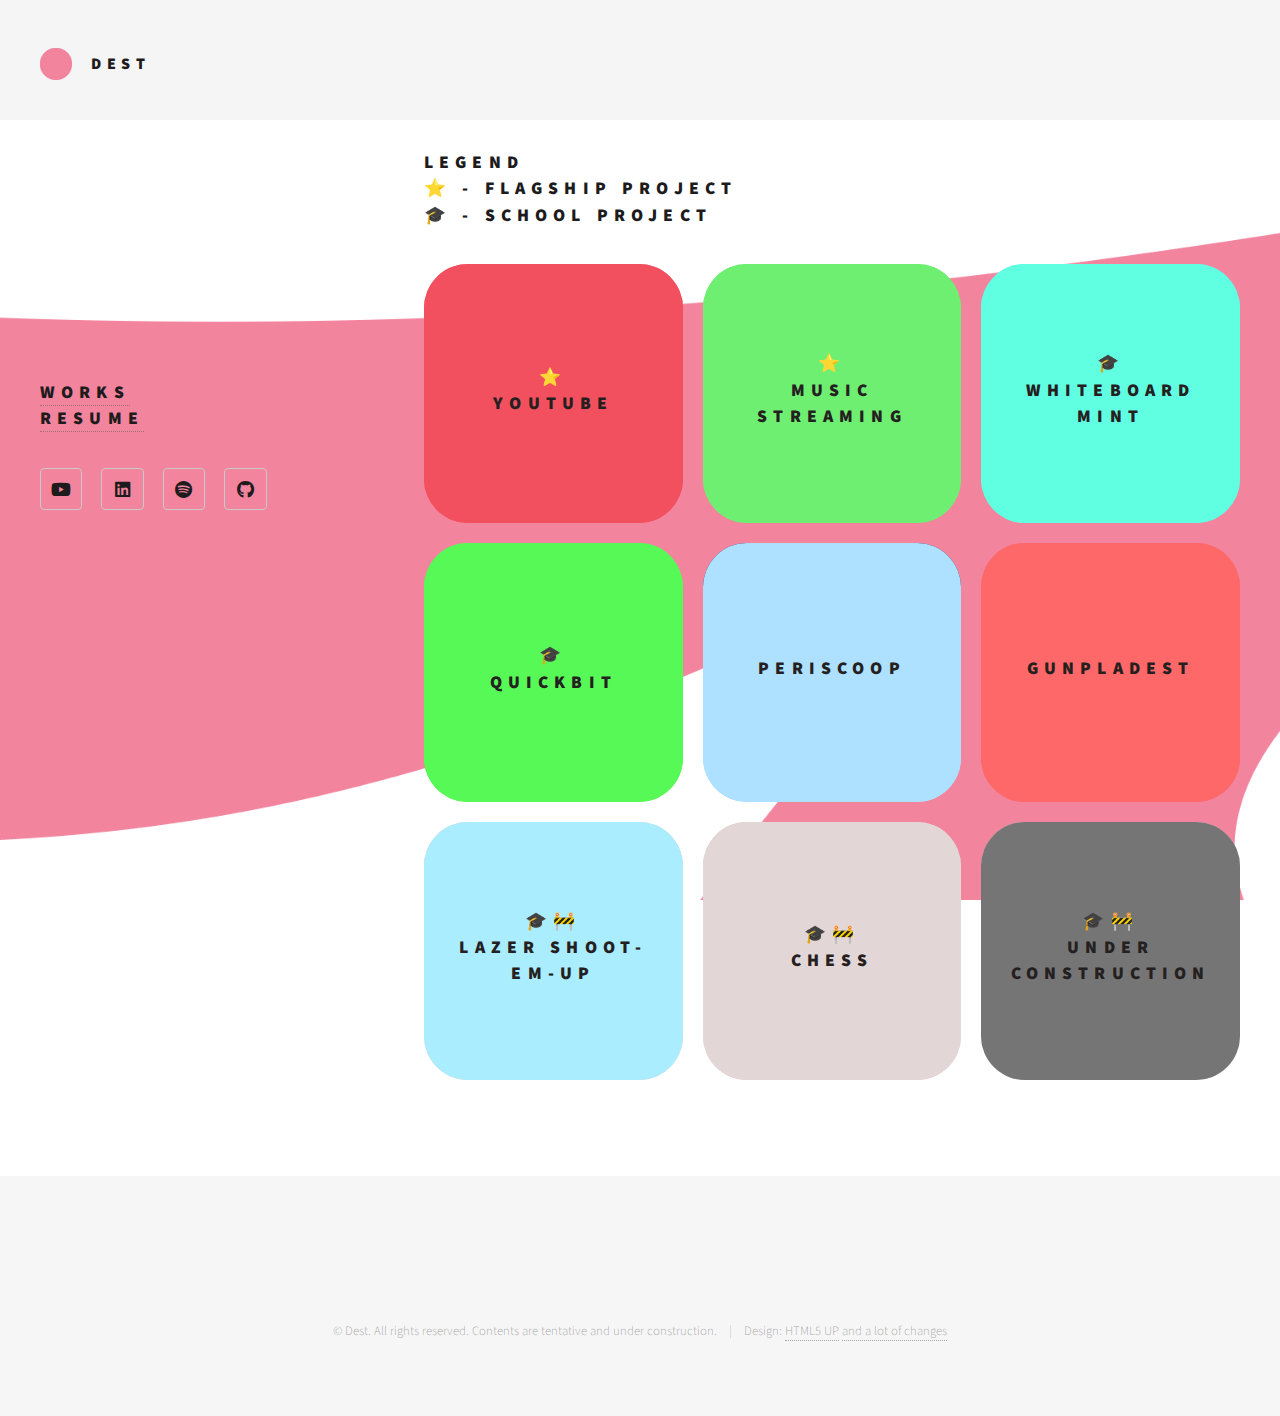
==== index.html @ 0f83c08b "First stable complete site." ====
<!DOCTYPE HTML>
<!--
	Phantom by HTML5 UP
	html5up.net | @ajlkn
	Free for personal and commercial use under the CCA 3.0 license (html5up.net/license)
-->
<html>
	<head>
		<title>Dest</title>
		<meta charset="utf-8" />
		<meta name="viewport" content="width=device-width, initial-scale=1, user-scalable=no" />
		<link rel="stylesheet" href="assets/css/main.css" />
		<noscript><link rel="stylesheet" href="assets/css/noscript.css" /></noscript>
	</head>
	<body class="is-preload">
		<!-- Wrapper -->
			<div id="wrapper">

				<!-- Header -->
					<header id="header">
						<div class="inner">

							<!-- Logo -->
								<a href="index.html" class="logo">
									<span class="symbol"><img src="images/destsimple.png" alt="" /></span>
									<span class="title">Dest</span>
								</a>
						
							<!-- Nav 
								<nav>
									<ul>
										<li><a href="#menu">Menu</a></li>
									</ul>
								</nav>
							-->
							
						</div>
					</header>

				<!-- Menu -->
					<nav id="menu">
						<h2>Menu</h2>
						<ul>
							<li><a href="index.html">Home</a></li>
							<li><a href="generic.html">Ipsum veroeros</a></li>
							<li><a href="generic.html">Tempus etiam</a></li>
							<li><a href="generic.html">Consequat dolor</a></li>
							<li><a href="elements.html">Elements</a></li>
						</ul>
					</nav>

				<!-- Main -->
					<div id="main" style="display: flex;">	
						<div class="inner" style="width: 20%; flex:30%; margin-top: 150px;">
							
							<!--
							<header>
								<h1>This is Phantom, a free, fully responsive site<br />
								template designed by <a href="http://html5up.net">HTML5 UP</a>.</h1>
								<p>Etiam quis viverra lorem, in semper lorem. Sed nisl arcu euismod sit amet nisi euismod sed cursus arcu elementum ipsum arcu vivamus quis venenatis orci lorem ipsum et magna feugiat veroeros aliquam. Lorem ipsum dolor sit amet nullam dolore.</p>
							</header>

							-->
							
							<header style="margin-top: 80px;">

								<!--
								<h1>Dest</h1>
								-->

								<h2>
									<a href="index.html">Works</a> <br />
									<!--<a title="Under Construction" href="">Reel</a> <br />-->
									<a href="docs/Resume.pdf">Resume</a> <br />
									<!--
									<a href="generic.html">About</a> <br />
									
									<a href="elements.html">Email: luis.octavo47@gmail.com</a>
									-->
								</h2>
							</header>
							

							<ul class="icons">
								<!--<li><a href="#" target="_blank" rel="noopener noreferrer" class="icon solid style2 fa-envelope"><span class="label">Email</span></a></li>-->
								<li><a href="https://www.youtube.com/@Destly/" target="_blank" rel="noopener noreferrer" class="icon brands style2 fa-youtube"><span class="label">Youtube</span></a></li>
								<li><a href="https://www.linkedin.com/in/michael-luis-octavo-a46519223/" target="_blank" rel="noopener noreferrer" class="icon brands style2 fa-linkedin"><span class="label">LinkedIn</span></a></li>
								<li><a href="https://open.spotify.com/artist/1yhdBcKmHy6dqnxmdoaeiH" target="_blank" rel="noopener noreferrer" class="icon brands style2 fa-spotify"><span class="label">Spotify</span></a></li>
								<li><a href="https://github.com/m-luis-octavo/" target="_blank" rel="noopener noreferrer" class="icon brands style2 fa-github"><span class="label">GitHub</span></a></li>
							</ul>

						</div>				
						<div class="inner" style="width: 80%; flex:70%">
							<h2>
								Legend <br />
								⭐ - Flagship Project <br />
								🎓 - School Project
							</h2>
							<section class="tiles">
								<article class="style1">
									<span class="image">
										<img src="images/HomeCard-YT.jpg" alt="" />
									</span>
									<a href="youtube.html">
										<h2>⭐</h2>
										<h2>Youtube</h2>
										<div class="content">
											<p>Content creator. Responsible for videos and thumbnails</p>
										</div>
									</a>
								</article>
								<article class="style2">
									<span class="image">
										<img src="images/HomeCard-Spotify.jpg" alt="" />
									</span>
									<a href="spotify.html">
										<h2>⭐</h2>
										<h2>Music Streaming</h2>
										<div class="content">
											<p>Album covers, audio engineering.</p>
										</div>
									</a>
								</article>
								<article class="style3">
									<span 	class="image">
										<img src="images/HomeCard-Mint.jpg" alt="" />
									</span>
									<a href="mint.html">
										<h2>🎓</h2>
										<h2>Whiteboard Mint</h2>
										<div class="content">
											<p>Online interactive whiteboard, powered by Express</p>
										</div>
									</a>
								</article>
								<article class="style4">
									<span class="image">
										<img src="images/HomeCard-Quickbit.jpg" alt="" />
									</span>
									<a href="quickbit.html">
										<h2>🎓</h2>
										<h2>Quickbit</h2>
										<div class="content">
											<p>Mobile app mockup. Tinder but for restaurants</p>
										</div>
									</a>
								</article>
								<article class="style5">
									<span class="image">
										<img src="images/HomeCard-Periscoop.jpg" alt="" />
									</span>
									<a href="periscoop.html">
										<h2>Periscoop</h2>
										<div class="content">
											<p>League of Legends player lookup via Riot API</p>
										</div>
									</a>
								</article>
								<article title="Under Construction" class="style6">
									<span class="image">
										<img src="images/HomeCard-GunplaDest.jpg" alt="" />
									</span>
									<a href="gunpladest.html">
										<h2>GunplaDEST</h2>
										<div class="content">
											<p>Under construction personal business project, powered by Shopify</p>
										</div>
									</a>
								</article>
								<article title="Under Construction" class="style7">
									<span class="image">
										<img src="images/HomeCard-Default.jpg" alt="" />
									</span>
									<a href="">
										<h2>🎓🚧</h2>
										<h2>Lazer Shoot-em-up</h2>
										<div class="content">
											<p>High school game project. Difficulty adjustments, combos, score multipliers. Powered by Processing</p>
										</div>
									</a>
								</article>
								<article title="Under Construction" class="style8">
									<span class="image">
										<img src="images/HomeCard-Default.jpg" alt="" />
									</span>
									<a href="">
										<h2>🎓🚧</h2>
										<h2>Chess</h2>
										<div class="content">
											<p>Python implementation of Chess, duo school project.</p>
										</div>
									</a>
								</article>
								<article class="style9">
									<span class="image">
										<img src="images/HomeCard-Default.jpg" alt="" />
									</span>
									<a href="generic.html">
										<h2>🎓🚧</h2>
										<h2>Under Construction</h2>
										<div class="content">
											<p>Nothing here yet.</p>
										</div>
									</a>
								</article>
								
							</section>
						</div>
					</div>

				<!-- Footer -->
					<footer id="footer">
						<div class="inner">
							<!--
							<section>
								<h2>Get in touch</h2>
								<form method="post" action="#">
									<div class="fields">
										<div class="field half">
											<input type="text" name="name" id="name" placeholder="Name" />
										</div>
										<div class="field half">
											<input type="email" name="email" id="email" placeholder="Email" />
										</div>
										<div class="field">
											<textarea name="message" id="message" placeholder="Message"></textarea>
										</div>
									</div>
									<ul class="actions">
										<li><input type="submit" value="Send" class="primary" /></li>
									</ul>
								</form>
							</section>
							-->
							<!--
							<section>
								<h2>Follow</h2>
								<ul class="icons">
									<li><a href="#" class="icon brands style2 fa-twitter"><span class="label">Twitter</span></a></li>
									<li><a href="#" class="icon brands style2 fa-facebook-f"><span class="label">Facebook</span></a></li>
									<li><a href="#" class="icon brands style2 fa-instagram"><span class="label">Instagram</span></a></li>
									<li><a href="#" class="icon brands style2 fa-dribbble"><span class="label">Dribbble</span></a></li>
									<li><a href="#" class="icon brands style2 fa-github"><span class="label">GitHub</span></a></li>
									<li><a href="#" class="icon brands style2 fa-500px"><span class="label">500px</span></a></li>
									<li><a href="#" class="icon solid style2 fa-phone"><span class="label">Phone</span></a></li>
									<li><a href="#" class="icon solid style2 fa-envelope"><span class="label">Email</span></a></li>
								</ul>
							</section>
							-->
							
							<ul class="copyright" style="text-align: center;">
								<li>&copy; Dest. All rights reserved. Contents are tentative and under construction.</li><li>Design: <a href="http://html5up.net">HTML5 UP</a> <a>and a lot of changes</a></li>
							</ul>
						</div>
					</footer>

			</div>

		<!-- Scripts -->
			<script src="assets/js/jquery.min.js"></script>
			<script src="assets/js/browser.min.js"></script>
			<script src="assets/js/breakpoints.min.js"></script>
			<script src="assets/js/util.js"></script>
			<script src="assets/js/main.js"></script>

	</body>
</html>
---- assets/css/main.css ----
@import url(fontawesome-all.min.css);
@import url("https://fonts.googleapis.com/css?family=Source+Sans+Pro:300,700,900");

/*
	Phantom by HTML5 UP
	html5up.net | @ajlkn
	Free for personal and commercial use under the CCA 3.0 license (html5up.net/license)
*/

html, body, div, span, applet, object,
iframe, h1, h2, h3, h4, h5, h6, p, blockquote,
pre, a, abbr, acronym, address, big, cite,
code, del, dfn, em, img, ins, kbd, q, s, samp,
small, strike, strong, sub, sup, tt, var, b,
u, i, center, dl, dt, dd, ol, ul, li, fieldset,
form, label, legend, table, caption, tbody,
tfoot, thead, tr, th, td, article, aside,
canvas, details, embed, figure, figcaption,
footer, header, hgroup, menu, nav, output, ruby,
section, summary, time, mark, audio, video {
	margin: 0;
	padding: 0;
	border: 0;
	font-size: 100%;
	font: inherit;
	vertical-align: baseline;}

article, aside, details, figcaption, figure,
footer, header, hgroup, menu, nav, section {
	display: block;}

body {
	line-height: 1;
}

ol, ul {
	list-style: none;
}

blockquote, q {
	quotes: none;
}

	blockquote:before, blockquote:after, q:before, q:after {
		content: '';
		content: none;
	}

table {
	border-collapse: collapse;
	border-spacing: 0;
}

body {
	-webkit-text-size-adjust: none;
}

mark {
	background-color: transparent;
	color: inherit;
}

input::-moz-focus-inner {
	border: 0;
	padding: 0;
}

input, select, textarea {
	-moz-appearance: none;
	-webkit-appearance: none;
	-ms-appearance: none;
	appearance: none;
}

/* Basic */

	@-ms-viewport {
		width: device-width;
	}

	body {
		-ms-overflow-style: scrollbar;
	}

	@media screen and (max-width: 480px) {

		html, body {
			min-width: 320px;
		}

	}

	html {
		box-sizing: border-box;
	}

	*, *:before, *:after {
		box-sizing: inherit;
	}

	body {
		background: #ffffff;
	}

		body.is-preload *, body.is-preload *:before, body.is-preload *:after {
			-moz-animation: none !important;
			-webkit-animation: none !important;
			-ms-animation: none !important;
			animation: none !important;
			-moz-transition: none !important;
			-webkit-transition: none !important;
			-ms-transition: none !important;
			transition: none !important;
		}

/* Type */

	body, input, select, textarea {
		/* Text color, find other instances of 585858 if necessary */
		color: #1d1b1b;
		font-family: "Source Sans Pro", Helvetica, sans-serif;
		font-size: 16pt;
		font-weight: 300;
		line-height: 1.75;
	}

		@media screen and (max-width: 1680px) {

			body, input, select, textarea {
				font-size: 14pt;
			}

		}

		@media screen and (max-width: 1280px) {

			body, input, select, textarea {
				font-size: 12pt;
			}

		}

	a {
		-moz-transition: border-bottom-color 0.2s ease, color 0.2s ease;
		-webkit-transition: border-bottom-color 0.2s ease, color 0.2s ease;
		-ms-transition: border-bottom-color 0.2s ease, color 0.2s ease;
		transition: border-bottom-color 0.2s ease, color 0.2s ease;
		text-decoration: none;
		color: #585858;
		border-bottom: dotted 1px rgba(88, 88, 88, 0.5);
	}

		a:hover {
			border-bottom-color: transparent;

			/* Link hover color. Original: f2849e */
			color: #d6d6d6 !important;
		}

	strong, b {
		font-weight: 900;
	}

	em, i {
		font-style: italic;
	}

	p {
		margin: 0 0 2em 0;
	}

	h1 {
		font-size: 2.75em;
		font-weight: 700;
		line-height: 1.3;
		margin: 0 0 1em 0;
		letter-spacing: -0.035em;
	}

		h1 a {
			color: inherit;
		}

		@media screen and (max-width: 736px) {

			h1 {
				font-size: 2em;
				margin: 0 0 1em 0;
			}

		}

		@media screen and (max-width: 360px) {

			h1 {
				font-size: 1.75em;
			}

		}

	h2, h3, h4, h5, h6 {
		font-weight: 900;
		line-height: 1.5;
		margin: 0 0 2em 0;
		text-transform: uppercase;
		letter-spacing: 0.35em;
	}

		h2 a, h3 a, h4 a, h5 a, h6 a {
			color: inherit;
		}

	h2 {
		font-size: 1.1em;
	}

	h3 {
		font-size: 1em;
	}

	h4 {
		font-size: 0.8em;
	}

	h5 {
		font-size: 0.8em;
	}

	h6 {
		font-size: 0.8em;
	}

	@media screen and (max-width: 980px) {

		h1 br, h2 br, h3 br, h4 br, h5 br, h6 br {
			display: none;
		}

	}

	@media screen and (max-width: 736px) {

		h2 {
			font-size: 1em;
		}

		h3 {
			font-size: 0.8em;
		}

	}

	sub {
		font-size: 0.8em;
		position: relative;
		top: 0.5em;
	}

	sup {
		font-size: 0.8em;
		position: relative;
		top: -0.5em;
	}

	blockquote {
		border-left: solid 4px #c9c9c9;
		font-style: italic;
		margin: 0 0 2em 0;
		padding: 0.5em 0 0.5em 2em;
	}

	code {
		background: rgba(144, 144, 144, 0.075);
		border-radius: 4px;
		border: solid 1px #c9c9c9;
		font-family: "Courier New", monospace;
		font-size: 0.9em;
		margin: 0 0.25em;
		padding: 0.25em 0.65em;
	}

	pre {
		-webkit-overflow-scrolling: touch;
		font-family: "Courier New", monospace;
		font-size: 0.9em;
		margin: 0 0 2em 0;
	}

		pre code {
			display: block;
			line-height: 1.75;
			padding: 1em 1.5em;
			overflow-x: auto;
		}

	hr {
		border: 0;
		border-bottom: solid 1px #c9c9c9;
		margin: 2em 0;
	}

		hr.major {
			margin: 3em 0;
		}

	.align-left {
		text-align: left;
	}

	.align-center {
		text-align: center;
	}

	.align-right {
		text-align: right;
	}

/* Row */

	.row {
		display: flex;
		flex-wrap: wrap;
		box-sizing: border-box;
		align-items: stretch;
	}

		.row > * {
			box-sizing: border-box;
		}

		.row.gtr-uniform > * > :last-child {
			margin-bottom: 0;
		}

		.row.aln-left {
			justify-content: flex-start;
		}

		.row.aln-center {
			justify-content: center;
		}

		.row.aln-right {
			justify-content: flex-end;
		}

		.row.aln-top {
			align-items: flex-start;
		}

		.row.aln-middle {
			align-items: center;
		}

		.row.aln-bottom {
			align-items: flex-end;
		}

		.row > .imp {
			order: -1;
		}

		.row > .col-1 {
			width: 8.33333%;
		}

		.row > .off-1 {
			margin-left: 8.33333%;
		}

		.row > .col-2 {
			width: 16.66667%;
		}

		.row > .off-2 {
			margin-left: 16.66667%;
		}

		.row > .col-3 {
			width: 25%;
		}

		.row > .off-3 {
			margin-left: 25%;
		}

		.row > .col-4 {
			width: 33.33333%;
		}

		.row > .off-4 {
			margin-left: 33.33333%;
		}

		.row > .col-5 {
			width: 41.66667%;
		}

		.row > .off-5 {
			margin-left: 41.66667%;
		}

		.row > .col-6 {
			width: 50%;
		}

		.row > .off-6 {
			margin-left: 50%;
		}

		.row > .col-7 {
			width: 58.33333%;
		}

		.row > .off-7 {
			margin-left: 58.33333%;
		}

		.row > .col-8 {
			width: 66.66667%;
		}

		.row > .off-8 {
			margin-left: 66.66667%;
		}

		.row > .col-9 {
			width: 75%;
		}

		.row > .off-9 {
			margin-left: 75%;
		}

		.row > .col-10 {
			width: 83.33333%;
		}

		.row > .off-10 {
			margin-left: 83.33333%;
		}

		.row > .col-11 {
			width: 91.66667%;
		}

		.row > .off-11 {
			margin-left: 91.66667%;
		}

		.row > .col-12 {
			width: 100%;
		}

		.row > .off-12 {
			margin-left: 100%;
		}

		.row.gtr-0 {
			margin-top: 0;
			margin-left: 0em;
		}

			.row.gtr-0 > * {
				padding: 0 0 0 0em;
			}

			.row.gtr-0.gtr-uniform {
				margin-top: 0em;
			}

				.row.gtr-0.gtr-uniform > * {
					padding-top: 0em;
				}

		.row.gtr-25 {
			margin-top: 0;
			margin-left: -0.5em;
		}

			.row.gtr-25 > * {
				padding: 0 0 0 0.5em;
			}

			.row.gtr-25.gtr-uniform {
				margin-top: -0.5em;
			}

				.row.gtr-25.gtr-uniform > * {
					padding-top: 0.5em;
				}

		.row.gtr-50 {
			margin-top: 0;
			margin-left: -1em;
		}

			.row.gtr-50 > * {
				padding: 0 0 0 1em;
			}

			.row.gtr-50.gtr-uniform {
				margin-top: -1em;
			}

				.row.gtr-50.gtr-uniform > * {
					padding-top: 1em;
				}

		.row {
			margin-top: 0;
			margin-left: -2em;
		}

			.row > * {
				padding: 0 0 0 2em;
			}

			.row.gtr-uniform {
				margin-top: -2em;
			}

				.row.gtr-uniform > * {
					padding-top: 2em;
				}

		.row.gtr-150 {
			margin-top: 0;
			margin-left: -3em;
		}

			.row.gtr-150 > * {
				padding: 0 0 0 3em;
			}

			.row.gtr-150.gtr-uniform {
				margin-top: -3em;
			}

				.row.gtr-150.gtr-uniform > * {
					padding-top: 3em;
				}

		.row.gtr-200 {
			margin-top: 0;
			margin-left: -4em;
		}

			.row.gtr-200 > * {
				padding: 0 0 0 4em;
			}

			.row.gtr-200.gtr-uniform {
				margin-top: -4em;
			}

				.row.gtr-200.gtr-uniform > * {
					padding-top: 4em;
				}

		@media screen and (max-width: 1680px) {

			.row {
				display: flex;
				flex-wrap: wrap;
				box-sizing: border-box;
				align-items: stretch;
			}

				.row > * {
					box-sizing: border-box;
				}

				.row.gtr-uniform > * > :last-child {
					margin-bottom: 0;
				}

				.row.aln-left {
					justify-content: flex-start;
				}

				.row.aln-center {
					justify-content: center;
				}

				.row.aln-right {
					justify-content: flex-end;
				}

				.row.aln-top {
					align-items: flex-start;
				}

				.row.aln-middle {
					align-items: center;
				}

				.row.aln-bottom {
					align-items: flex-end;
				}

				.row > .imp-xlarge {
					order: -1;
				}

				.row > .col-1-xlarge {
					width: 8.33333%;
				}

				.row > .off-1-xlarge {
					margin-left: 8.33333%;
				}

				.row > .col-2-xlarge {
					width: 16.66667%;
				}

				.row > .off-2-xlarge {
					margin-left: 16.66667%;
				}

				.row > .col-3-xlarge {
					width: 25%;
				}

				.row > .off-3-xlarge {
					margin-left: 25%;
				}

				.row > .col-4-xlarge {
					width: 33.33333%;
				}

				.row > .off-4-xlarge {
					margin-left: 33.33333%;
				}

				.row > .col-5-xlarge {
					width: 41.66667%;
				}

				.row > .off-5-xlarge {
					margin-left: 41.66667%;
				}

				.row > .col-6-xlarge {
					width: 50%;
				}

				.row > .off-6-xlarge {
					margin-left: 50%;
				}

				.row > .col-7-xlarge {
					width: 58.33333%;
				}

				.row > .off-7-xlarge {
					margin-left: 58.33333%;
				}

				.row > .col-8-xlarge {
					width: 66.66667%;
				}

				.row > .off-8-xlarge {
					margin-left: 66.66667%;
				}

				.row > .col-9-xlarge {
					width: 75%;
				}

				.row > .off-9-xlarge {
					margin-left: 75%;
				}

				.row > .col-10-xlarge {
					width: 83.33333%;
				}

				.row > .off-10-xlarge {
					margin-left: 83.33333%;
				}

				.row > .col-11-xlarge {
					width: 91.66667%;
				}

				.row > .off-11-xlarge {
					margin-left: 91.66667%;
				}

				.row > .col-12-xlarge {
					width: 100%;
				}

				.row > .off-12-xlarge {
					margin-left: 100%;
				}

				.row.gtr-0 {
					margin-top: 0;
					margin-left: 0em;
				}

					.row.gtr-0 > * {
						padding: 0 0 0 0em;
					}

					.row.gtr-0.gtr-uniform {
						margin-top: 0em;
					}

						.row.gtr-0.gtr-uniform > * {
							padding-top: 0em;
						}

				.row.gtr-25 {
					margin-top: 0;
					margin-left: -0.5em;
				}

					.row.gtr-25 > * {
						padding: 0 0 0 0.5em;
					}

					.row.gtr-25.gtr-uniform {
						margin-top: -0.5em;
					}

						.row.gtr-25.gtr-uniform > * {
							padding-top: 0.5em;
						}

				.row.gtr-50 {
					margin-top: 0;
					margin-left: -1em;
				}

					.row.gtr-50 > * {
						padding: 0 0 0 1em;
					}

					.row.gtr-50.gtr-uniform {
						margin-top: -1em;
					}

						.row.gtr-50.gtr-uniform > * {
							padding-top: 1em;
						}

				.row {
					margin-top: 0;
					margin-left: -2em;
				}

					.row > * {
						padding: 0 0 0 2em;
					}

					.row.gtr-uniform {
						margin-top: -2em;
					}

						.row.gtr-uniform > * {
							padding-top: 2em;
						}

				.row.gtr-150 {
					margin-top: 0;
					margin-left: -3em;
				}

					.row.gtr-150 > * {
						padding: 0 0 0 3em;
					}

					.row.gtr-150.gtr-uniform {
						margin-top: -3em;
					}

						.row.gtr-150.gtr-uniform > * {
							padding-top: 3em;
						}

				.row.gtr-200 {
					margin-top: 0;
					margin-left: -4em;
				}

					.row.gtr-200 > * {
						padding: 0 0 0 4em;
					}

					.row.gtr-200.gtr-uniform {
						margin-top: -4em;
					}

						.row.gtr-200.gtr-uniform > * {
							padding-top: 4em;
						}

		}

		@media screen and (max-width: 1280px) {

			.row {
				display: flex;
				flex-wrap: wrap;
				box-sizing: border-box;
				align-items: stretch;
			}

				.row > * {
					box-sizing: border-box;
				}

				.row.gtr-uniform > * > :last-child {
					margin-bottom: 0;
				}

				.row.aln-left {
					justify-content: flex-start;
				}

				.row.aln-center {
					justify-content: center;
				}

				.row.aln-right {
					justify-content: flex-end;
				}

				.row.aln-top {
					align-items: flex-start;
				}

				.row.aln-middle {
					align-items: center;
				}

				.row.aln-bottom {
					align-items: flex-end;
				}

				.row > .imp-large {
					order: -1;
				}

				.row > .col-1-large {
					width: 8.33333%;
				}

				.row > .off-1-large {
					margin-left: 8.33333%;
				}

				.row > .col-2-large {
					width: 16.66667%;
				}

				.row > .off-2-large {
					margin-left: 16.66667%;
				}

				.row > .col-3-large {
					width: 25%;
				}

				.row > .off-3-large {
					margin-left: 25%;
				}

				.row > .col-4-large {
					width: 33.33333%;
				}

				.row > .off-4-large {
					margin-left: 33.33333%;
				}

				.row > .col-5-large {
					width: 41.66667%;
				}

				.row > .off-5-large {
					margin-left: 41.66667%;
				}

				.row > .col-6-large {
					width: 50%;
				}

				.row > .off-6-large {
					margin-left: 50%;
				}

				.row > .col-7-large {
					width: 58.33333%;
				}

				.row > .off-7-large {
					margin-left: 58.33333%;
				}

				.row > .col-8-large {
					width: 66.66667%;
				}

				.row > .off-8-large {
					margin-left: 66.66667%;
				}

				.row > .col-9-large {
					width: 75%;
				}

				.row > .off-9-large {
					margin-left: 75%;
				}

				.row > .col-10-large {
					width: 83.33333%;
				}

				.row > .off-10-large {
					margin-left: 83.33333%;
				}

				.row > .col-11-large {
					width: 91.66667%;
				}

				.row > .off-11-large {
					margin-left: 91.66667%;
				}

				.row > .col-12-large {
					width: 100%;
				}

				.row > .off-12-large {
					margin-left: 100%;
				}

				.row.gtr-0 {
					margin-top: 0;
					margin-left: 0em;
				}

					.row.gtr-0 > * {
						padding: 0 0 0 0em;
					}

					.row.gtr-0.gtr-uniform {
						margin-top: 0em;
					}

						.row.gtr-0.gtr-uniform > * {
							padding-top: 0em;
						}

				.row.gtr-25 {
					margin-top: 0;
					margin-left: -0.5em;
				}

					.row.gtr-25 > * {
						padding: 0 0 0 0.5em;
					}

					.row.gtr-25.gtr-uniform {
						margin-top: -0.5em;
					}

						.row.gtr-25.gtr-uniform > * {
							padding-top: 0.5em;
						}

				.row.gtr-50 {
					margin-top: 0;
					margin-left: -1em;
				}

					.row.gtr-50 > * {
						padding: 0 0 0 1em;
					}

					.row.gtr-50.gtr-uniform {
						margin-top: -1em;
					}

						.row.gtr-50.gtr-uniform > * {
							padding-top: 1em;
						}

				.row {
					margin-top: 0;
					margin-left: -2em;
				}

					.row > * {
						padding: 0 0 0 2em;
					}

					.row.gtr-uniform {
						margin-top: -2em;
					}

						.row.gtr-uniform > * {
							padding-top: 2em;
						}

				.row.gtr-150 {
					margin-top: 0;
					margin-left: -3em;
				}

					.row.gtr-150 > * {
						padding: 0 0 0 3em;
					}

					.row.gtr-150.gtr-uniform {
						margin-top: -3em;
					}

						.row.gtr-150.gtr-uniform > * {
							padding-top: 3em;
						}

				.row.gtr-200 {
					margin-top: 0;
					margin-left: -4em;
				}

					.row.gtr-200 > * {
						padding: 0 0 0 4em;
					}

					.row.gtr-200.gtr-uniform {
						margin-top: -4em;
					}

						.row.gtr-200.gtr-uniform > * {
							padding-top: 4em;
						}

		}

		@media screen and (max-width: 980px) {

			.row {
				display: flex;
				flex-wrap: wrap;
				box-sizing: border-box;
				align-items: stretch;
			}

				.row > * {
					box-sizing: border-box;
				}

				.row.gtr-uniform > * > :last-child {
					margin-bottom: 0;
				}

				.row.aln-left {
					justify-content: flex-start;
				}

				.row.aln-center {
					justify-content: center;
				}

				.row.aln-right {
					justify-content: flex-end;
				}

				.row.aln-top {
					align-items: flex-start;
				}

				.row.aln-middle {
					align-items: center;
				}

				.row.aln-bottom {
					align-items: flex-end;
				}

				.row > .imp-medium {
					order: -1;
				}

				.row > .col-1-medium {
					width: 8.33333%;
				}

				.row > .off-1-medium {
					margin-left: 8.33333%;
				}

				.row > .col-2-medium {
					width: 16.66667%;
				}

				.row > .off-2-medium {
					margin-left: 16.66667%;
				}

				.row > .col-3-medium {
					width: 25%;
				}

				.row > .off-3-medium {
					margin-left: 25%;
				}

				.row > .col-4-medium {
					width: 33.33333%;
				}

				.row > .off-4-medium {
					margin-left: 33.33333%;
				}

				.row > .col-5-medium {
					width: 41.66667%;
				}

				.row > .off-5-medium {
					margin-left: 41.66667%;
				}

				.row > .col-6-medium {
					width: 50%;
				}

				.row > .off-6-medium {
					margin-left: 50%;
				}

				.row > .col-7-medium {
					width: 58.33333%;
				}

				.row > .off-7-medium {
					margin-left: 58.33333%;
				}

				.row > .col-8-medium {
					width: 66.66667%;
				}

				.row > .off-8-medium {
					margin-left: 66.66667%;
				}

				.row > .col-9-medium {
					width: 75%;
				}

				.row > .off-9-medium {
					margin-left: 75%;
				}

				.row > .col-10-medium {
					width: 83.33333%;
				}

				.row > .off-10-medium {
					margin-left: 83.33333%;
				}

				.row > .col-11-medium {
					width: 91.66667%;
				}

				.row > .off-11-medium {
					margin-left: 91.66667%;
				}

				.row > .col-12-medium {
					width: 100%;
				}

				.row > .off-12-medium {
					margin-left: 100%;
				}

				.row.gtr-0 {
					margin-top: 0;
					margin-left: 0em;
				}

					.row.gtr-0 > * {
						padding: 0 0 0 0em;
					}

					.row.gtr-0.gtr-uniform {
						margin-top: 0em;
					}

						.row.gtr-0.gtr-uniform > * {
							padding-top: 0em;
						}

				.row.gtr-25 {
					margin-top: 0;
					margin-left: -0.375em;
				}

					.row.gtr-25 > * {
						padding: 0 0 0 0.375em;
					}

					.row.gtr-25.gtr-uniform {
						margin-top: -0.375em;
					}

						.row.gtr-25.gtr-uniform > * {
							padding-top: 0.375em;
						}

				.row.gtr-50 {
					margin-top: 0;
					margin-left: -0.75em;
				}

					.row.gtr-50 > * {
						padding: 0 0 0 0.75em;
					}

					.row.gtr-50.gtr-uniform {
						margin-top: -0.75em;
					}

						.row.gtr-50.gtr-uniform > * {
							padding-top: 0.75em;
						}

				.row {
					margin-top: 0;
					margin-left: -1.5em;
				}

					.row > * {
						padding: 0 0 0 1.5em;
					}

					.row.gtr-uniform {
						margin-top: -1.5em;
					}

						.row.gtr-uniform > * {
							padding-top: 1.5em;
						}

				.row.gtr-150 {
					margin-top: 0;
					margin-left: -2.25em;
				}

					.row.gtr-150 > * {
						padding: 0 0 0 2.25em;
					}

					.row.gtr-150.gtr-uniform {
						margin-top: -2.25em;
					}

						.row.gtr-150.gtr-uniform > * {
							padding-top: 2.25em;
						}

				.row.gtr-200 {
					margin-top: 0;
					margin-left: -3em;
				}

					.row.gtr-200 > * {
						padding: 0 0 0 3em;
					}

					.row.gtr-200.gtr-uniform {
						margin-top: -3em;
					}

						.row.gtr-200.gtr-uniform > * {
							padding-top: 3em;
						}

		}

		@media screen and (max-width: 736px) {

			.row {
				display: flex;
				flex-wrap: wrap;
				box-sizing: border-box;
				align-items: stretch;
			}

				.row > * {
					box-sizing: border-box;
				}

				.row.gtr-uniform > * > :last-child {
					margin-bottom: 0;
				}

				.row.aln-left {
					justify-content: flex-start;
				}

				.row.aln-center {
					justify-content: center;
				}

				.row.aln-right {
					justify-content: flex-end;
				}

				.row.aln-top {
					align-items: flex-start;
				}

				.row.aln-middle {
					align-items: center;
				}

				.row.aln-bottom {
					align-items: flex-end;
				}

				.row > .imp-small {
					order: -1;
				}

				.row > .col-1-small {
					width: 8.33333%;
				}

				.row > .off-1-small {
					margin-left: 8.33333%;
				}

				.row > .col-2-small {
					width: 16.66667%;
				}

				.row > .off-2-small {
					margin-left: 16.66667%;
				}

				.row > .col-3-small {
					width: 25%;
				}

				.row > .off-3-small {
					margin-left: 25%;
				}

				.row > .col-4-small {
					width: 33.33333%;
				}

				.row > .off-4-small {
					margin-left: 33.33333%;
				}

				.row > .col-5-small {
					width: 41.66667%;
				}

				.row > .off-5-small {
					margin-left: 41.66667%;
				}

				.row > .col-6-small {
					width: 50%;
				}

				.row > .off-6-small {
					margin-left: 50%;
				}

				.row > .col-7-small {
					width: 58.33333%;
				}

				.row > .off-7-small {
					margin-left: 58.33333%;
				}

				.row > .col-8-small {
					width: 66.66667%;
				}

				.row > .off-8-small {
					margin-left: 66.66667%;
				}

				.row > .col-9-small {
					width: 75%;
				}

				.row > .off-9-small {
					margin-left: 75%;
				}

				.row > .col-10-small {
					width: 83.33333%;
				}

				.row > .off-10-small {
					margin-left: 83.33333%;
				}

				.row > .col-11-small {
					width: 91.66667%;
				}

				.row > .off-11-small {
					margin-left: 91.66667%;
				}

				.row > .col-12-small {
					width: 100%;
				}

				.row > .off-12-small {
					margin-left: 100%;
				}

				.row.gtr-0 {
					margin-top: 0;
					margin-left: 0em;
				}

					.row.gtr-0 > * {
						padding: 0 0 0 0em;
					}

					.row.gtr-0.gtr-uniform {
						margin-top: 0em;
					}

						.row.gtr-0.gtr-uniform > * {
							padding-top: 0em;
						}

				.row.gtr-25 {
					margin-top: 0;
					margin-left: -0.25em;
				}

					.row.gtr-25 > * {
						padding: 0 0 0 0.25em;
					}

					.row.gtr-25.gtr-uniform {
						margin-top: -0.25em;
					}

						.row.gtr-25.gtr-uniform > * {
							padding-top: 0.25em;
						}

				.row.gtr-50 {
					margin-top: 0;
					margin-left: -0.5em;
				}

					.row.gtr-50 > * {
						padding: 0 0 0 0.5em;
					}

					.row.gtr-50.gtr-uniform {
						margin-top: -0.5em;
					}

						.row.gtr-50.gtr-uniform > * {
							padding-top: 0.5em;
						}

				.row {
					margin-top: 0;
					margin-left: -1em;
				}

					.row > * {
						padding: 0 0 0 1em;
					}

					.row.gtr-uniform {
						margin-top: -1em;
					}

						.row.gtr-uniform > * {
							padding-top: 1em;
						}

				.row.gtr-150 {
					margin-top: 0;
					margin-left: -1.5em;
				}

					.row.gtr-150 > * {
						padding: 0 0 0 1.5em;
					}

					.row.gtr-150.gtr-uniform {
						margin-top: -1.5em;
					}

						.row.gtr-150.gtr-uniform > * {
							padding-top: 1.5em;
						}

				.row.gtr-200 {
					margin-top: 0;
					margin-left: -2em;
				}

					.row.gtr-200 > * {
						padding: 0 0 0 2em;
					}

					.row.gtr-200.gtr-uniform {
						margin-top: -2em;
					}

						.row.gtr-200.gtr-uniform > * {
							padding-top: 2em;
						}

		}

		@media screen and (max-width: 480px) {

			.row {
				display: flex;
				flex-wrap: wrap;
				box-sizing: border-box;
				align-items: stretch;
			}

				.row > * {
					box-sizing: border-box;
				}

				.row.gtr-uniform > * > :last-child {
					margin-bottom: 0;
				}

				.row.aln-left {
					justify-content: flex-start;
				}

				.row.aln-center {
					justify-content: center;
				}

				.row.aln-right {
					justify-content: flex-end;
				}

				.row.aln-top {
					align-items: flex-start;
				}

				.row.aln-middle {
					align-items: center;
				}

				.row.aln-bottom {
					align-items: flex-end;
				}

				.row > .imp-xsmall {
					order: -1;
				}

				.row > .col-1-xsmall {
					width: 8.33333%;
				}

				.row > .off-1-xsmall {
					margin-left: 8.33333%;
				}

				.row > .col-2-xsmall {
					width: 16.66667%;
				}

				.row > .off-2-xsmall {
					margin-left: 16.66667%;
				}

				.row > .col-3-xsmall {
					width: 25%;
				}

				.row > .off-3-xsmall {
					margin-left: 25%;
				}

				.row > .col-4-xsmall {
					width: 33.33333%;
				}

				.row > .off-4-xsmall {
					margin-left: 33.33333%;
				}

				.row > .col-5-xsmall {
					width: 41.66667%;
				}

				.row > .off-5-xsmall {
					margin-left: 41.66667%;
				}

				.row > .col-6-xsmall {
					width: 50%;
				}

				.row > .off-6-xsmall {
					margin-left: 50%;
				}

				.row > .col-7-xsmall {
					width: 58.33333%;
				}

				.row > .off-7-xsmall {
					margin-left: 58.33333%;
				}

				.row > .col-8-xsmall {
					width: 66.66667%;
				}

				.row > .off-8-xsmall {
					margin-left: 66.66667%;
				}

				.row > .col-9-xsmall {
					width: 75%;
				}

				.row > .off-9-xsmall {
					margin-left: 75%;
				}

				.row > .col-10-xsmall {
					width: 83.33333%;
				}

				.row > .off-10-xsmall {
					margin-left: 83.33333%;
				}

				.row > .col-11-xsmall {
					width: 91.66667%;
				}

				.row > .off-11-xsmall {
					margin-left: 91.66667%;
				}

				.row > .col-12-xsmall {
					width: 100%;
				}

				.row > .off-12-xsmall {
					margin-left: 100%;
				}

				.row.gtr-0 {
					margin-top: 0;
					margin-left: 0em;
				}

					.row.gtr-0 > * {
						padding: 0 0 0 0em;
					}

					.row.gtr-0.gtr-uniform {
						margin-top: 0em;
					}

						.row.gtr-0.gtr-uniform > * {
							padding-top: 0em;
						}

				.row.gtr-25 {
					margin-top: 0;
					margin-left: -0.25em;
				}

					.row.gtr-25 > * {
						padding: 0 0 0 0.25em;
					}

					.row.gtr-25.gtr-uniform {
						margin-top: -0.25em;
					}

						.row.gtr-25.gtr-uniform > * {
							padding-top: 0.25em;
						}

				.row.gtr-50 {
					margin-top: 0;
					margin-left: -0.5em;
				}

					.row.gtr-50 > * {
						padding: 0 0 0 0.5em;
					}

					.row.gtr-50.gtr-uniform {
						margin-top: -0.5em;
					}

						.row.gtr-50.gtr-uniform > * {
							padding-top: 0.5em;
						}

				.row {
					margin-top: 0;
					margin-left: -1em;
				}

					.row > * {
						padding: 0 0 0 1em;
					}

					.row.gtr-uniform {
						margin-top: -1em;
					}

						.row.gtr-uniform > * {
							padding-top: 1em;
						}

				.row.gtr-150 {
					margin-top: 0;
					margin-left: -1.5em;
				}

					.row.gtr-150 > * {
						padding: 0 0 0 1.5em;
					}

					.row.gtr-150.gtr-uniform {
						margin-top: -1.5em;
					}

						.row.gtr-150.gtr-uniform > * {
							padding-top: 1.5em;
						}

				.row.gtr-200 {
					margin-top: 0;
					margin-left: -2em;
				}

					.row.gtr-200 > * {
						padding: 0 0 0 2em;
					}

					.row.gtr-200.gtr-uniform {
						margin-top: -2em;
					}

						.row.gtr-200.gtr-uniform > * {
							padding-top: 2em;
						}

		}

/* Section/Article */

	section.special, article.special {
		text-align: center;
	}

	header p {
		margin-top: -1em;
	}

	@media screen and (max-width: 736px) {

		header p {
			margin-top: 0;
		}

	}

/* Icon */

	.icon {
		text-decoration: none;
		border-bottom: none;
		position: relative;
	}

		.icon:before {
			-moz-osx-font-smoothing: grayscale;
			-webkit-font-smoothing: antialiased;
			display: inline-block;
			font-style: normal;
			font-variant: normal;
			text-rendering: auto;
			line-height: 1;
			text-transform: none !important;
			font-family: 'Font Awesome 5 Free';
			font-weight: 400;
		}

		.icon > .label {
			display: none;
		}

		.icon:before {
			line-height: inherit;
		}

		.icon.solid:before {
			font-weight: 900;
		}

		.icon.brands:before {
			font-family: 'Font Awesome 5 Brands';
		}

		.icon.style2 {
			-moz-transition: background-color 0.2s ease-in-out, color 0.2s ease-in-out, border-color 0.2s ease-in-out;
			-webkit-transition: background-color 0.2s ease-in-out, color 0.2s ease-in-out, border-color 0.2s ease-in-out;
			-ms-transition: background-color 0.2s ease-in-out, color 0.2s ease-in-out, border-color 0.2s ease-in-out;
			transition: background-color 0.2s ease-in-out, color 0.2s ease-in-out, border-color 0.2s ease-in-out;
			background-color: transparent;
			border: solid 1px #c9c9c9;
			border-radius: 4px;
			width: 2.65em;
			height: 2.65em;
			display: inline-block;
			text-align: center;
			line-height: 2.65em;
			color: inherit;
		}

			.icon.style2:before {
				font-size: 1.1em;
			}

			.icon.style2:hover {
				color: #f2849e;
				border-color: #f2849e;
			}

			.icon.style2:active {
				background-color: rgba(242, 132, 158, 0.1);
			}

/* List */

	ol {
		list-style: decimal;
		margin: 0 0 2em 0;
		padding-left: 1.25em;
	}

		ol li {
			padding-left: 0.25em;
		}

	ul {
		list-style: disc;
		margin: 0 0 2em 0;
		padding-left: 1em;
	}

		ul li {
			padding-left: 0.5em;
		}

		ul.alt {
			list-style: none;
			padding-left: 0;
		}

			ul.alt li {
				border-top: solid 1px #c9c9c9;
				padding: 0.5em 0;
			}

				ul.alt li:first-child {
					border-top: 0;
					padding-top: 0;
				}

	dl {
		margin: 0 0 2em 0;
	}

		dl dt {
			display: block;
			font-weight: 900;
			margin: 0 0 1em 0;
		}

		dl dd {
			margin-left: 2em;
		}

/* Actions */

	ul.actions {
		display: -moz-flex;
		display: -webkit-flex;
		display: -ms-flex;
		display: flex;
		cursor: default;
		list-style: none;
		margin-left: -1em;
		padding-left: 0;
	}

		ul.actions li {
			padding: 0 0 0 1em;
			vertical-align: middle;
		}

		ul.actions.special {
			-moz-justify-content: center;
			-webkit-justify-content: center;
			-ms-justify-content: center;
			justify-content: center;
			width: 100%;
			margin-left: 0;
		}

			ul.actions.special li:first-child {
				padding-left: 0;
			}

		ul.actions.stacked {
			-moz-flex-direction: column;
			-webkit-flex-direction: column;
			-ms-flex-direction: column;
			flex-direction: column;
			margin-left: 0;
		}

			ul.actions.stacked li {
				padding: 1.3em 0 0 0;
			}

				ul.actions.stacked li:first-child {
					padding-top: 0;
				}

		ul.actions.fit {
			width: calc(100% + 1em);
		}

			ul.actions.fit li {
				-moz-flex-grow: 1;
				-webkit-flex-grow: 1;
				-ms-flex-grow: 1;
				flex-grow: 1;
				-moz-flex-shrink: 1;
				-webkit-flex-shrink: 1;
				-ms-flex-shrink: 1;
				flex-shrink: 1;
				width: 100%;
			}

				ul.actions.fit li > * {
					width: 100%;
				}

			ul.actions.fit.stacked {
				width: 100%;
			}

		@media screen and (max-width: 480px) {

			ul.actions:not(.fixed) {
				-moz-flex-direction: column;
				-webkit-flex-direction: column;
				-ms-flex-direction: column;
				flex-direction: column;
				margin-left: 0;
				width: 100% !important;
			}

				ul.actions:not(.fixed) li {
					-moz-flex-grow: 1;
					-webkit-flex-grow: 1;
					-ms-flex-grow: 1;
					flex-grow: 1;
					-moz-flex-shrink: 1;
					-webkit-flex-shrink: 1;
					-ms-flex-shrink: 1;
					flex-shrink: 1;
					padding: 1em 0 0 0;
					text-align: center;
					width: 100%;
				}

					ul.actions:not(.fixed) li > * {
						width: 100%;
					}

					ul.actions:not(.fixed) li:first-child {
						padding-top: 0;
					}

					ul.actions:not(.fixed) li input[type="submit"],
					ul.actions:not(.fixed) li input[type="reset"],
					ul.actions:not(.fixed) li input[type="button"],
					ul.actions:not(.fixed) li button,
					ul.actions:not(.fixed) li .button {
						width: 100%;
					}

						ul.actions:not(.fixed) li input[type="submit"].icon:before,
						ul.actions:not(.fixed) li input[type="reset"].icon:before,
						ul.actions:not(.fixed) li input[type="button"].icon:before,
						ul.actions:not(.fixed) li button.icon:before,
						ul.actions:not(.fixed) li .button.icon:before {
							margin-left: -0.5rem;
						}

		}

/* Icons */

	ul.icons {
		cursor: default;
		list-style: none;
		padding-left: 0;
		margin: -1em 0 2em -1em;
	}

		ul.icons li {
			display: inline-block;
			padding: 1em 0 0 1em;
		}

/* Form */

	form {
		margin: 0 0 2em 0;
		overflow-x: hidden;
	}

		form > :last-child {
			margin-bottom: 0;
		}

		form > .fields {
			display: -moz-flex;
			display: -webkit-flex;
			display: -ms-flex;
			display: flex;
			-moz-flex-wrap: wrap;
			-webkit-flex-wrap: wrap;
			-ms-flex-wrap: wrap;
			flex-wrap: wrap;
			width: calc(100% + 3em);
			margin: -1.5em 0 2em -1.5em;
		}

			form > .fields > .field {
				-moz-flex-grow: 0;
				-webkit-flex-grow: 0;
				-ms-flex-grow: 0;
				flex-grow: 0;
				-moz-flex-shrink: 0;
				-webkit-flex-shrink: 0;
				-ms-flex-shrink: 0;
				flex-shrink: 0;
				padding: 1.5em 0 0 1.5em;
				width: calc(100% - 1.5em);
			}

				form > .fields > .field.half {
					width: calc(50% - 0.75em);
				}

				form > .fields > .field.third {
					width: calc(100%/3 - 0.5em);
				}

				form > .fields > .field.quarter {
					width: calc(25% - 0.375em);
				}

		@media screen and (max-width: 480px) {

			form > .fields {
				width: calc(100% + 3em);
				margin: -1.5em 0 2em -1.5em;
			}

				form > .fields > .field {
					padding: 1.5em 0 0 1.5em;
					width: calc(100% - 1.5em);
				}

					form > .fields > .field.half {
						width: calc(100% - 1.5em);
					}

					form > .fields > .field.third {
						width: calc(100% - 1.5em);
					}

					form > .fields > .field.quarter {
						width: calc(100% - 1.5em);
					}

		}

	label {
		display: block;
		font-size: 0.9em;
		font-weight: 900;
		margin: 0 0 1em 0;
	}

	input[type="text"],
	input[type="password"],
	input[type="email"],
	input[type="tel"],
	select,
	textarea {
		-moz-appearance: none;
		-webkit-appearance: none;
		-ms-appearance: none;
		appearance: none;
		background-color: transparent;
		border: none;
		border-radius: 0;
		border-bottom: solid 1px #c9c9c9;
		color: inherit;
		display: block;
		outline: 0;
		padding: 0;
		text-decoration: none;
		width: 100%;
	}

		input[type="text"]:invalid,
		input[type="password"]:invalid,
		input[type="email"]:invalid,
		input[type="tel"]:invalid,
		select:invalid,
		textarea:invalid {
			box-shadow: none;
		}

		input[type="text"]:focus,
		input[type="password"]:focus,
		input[type="email"]:focus,
		input[type="tel"]:focus,
		select:focus,
		textarea:focus {
			border-bottom-color: #f2849e;
			box-shadow: inset 0 -1px 0 0 #f2849e;
		}

	select {
		background-image: url("data:image/svg+xml;charset=utf8,%3Csvg xmlns='http://www.w3.org/2000/svg' width='40' height='40' preserveAspectRatio='none' viewBox='0 0 40 40'%3E%3Cpath d='M9.4,12.3l10.4,10.4l10.4-10.4c0.2-0.2,0.5-0.4,0.9-0.4c0.3,0,0.6,0.1,0.9,0.4l3.3,3.3c0.2,0.2,0.4,0.5,0.4,0.9 c0,0.4-0.1,0.6-0.4,0.9L20.7,31.9c-0.2,0.2-0.5,0.4-0.9,0.4c-0.3,0-0.6-0.1-0.9-0.4L4.3,17.3c-0.2-0.2-0.4-0.5-0.4-0.9 c0-0.4,0.1-0.6,0.4-0.9l3.3-3.3c0.2-0.2,0.5-0.4,0.9-0.4S9.1,12.1,9.4,12.3z' fill='%23c9c9c9' /%3E%3C/svg%3E");
		background-size: 1.25rem;
		background-repeat: no-repeat;
		background-position: calc(100% - 1rem) center;
		height: 3em;
		padding-right: 3em;
		text-overflow: ellipsis;
	}

		select option {
			background: #ffffff;
		}

		select:focus::-ms-value {
			background-color: transparent;
		}

		select::-ms-expand {
			display: none;
		}

	input[type="text"],
	input[type="password"],
	input[type="email"],
	select {
		height: 3em;
	}

	textarea {
		padding: 0;
		min-height: 3.75em;
	}

	input[type="checkbox"],
	input[type="radio"] {
		-moz-appearance: none;
		-webkit-appearance: none;
		-ms-appearance: none;
		appearance: none;
		display: block;
		float: left;
		margin-right: -2em;
		opacity: 0;
		width: 1em;
		z-index: -1;
	}

		input[type="checkbox"] + label,
		input[type="radio"] + label {
			text-decoration: none;
			color: #585858;
			cursor: pointer;
			display: inline-block;
			font-size: 1em;
			font-weight: 300;
			padding-left: 2.55em;
			padding-right: 0.75em;
			position: relative;
		}

			input[type="checkbox"] + label:before,
			input[type="radio"] + label:before {
				-moz-osx-font-smoothing: grayscale;
				-webkit-font-smoothing: antialiased;
				display: inline-block;
				font-style: normal;
				font-variant: normal;
				text-rendering: auto;
				line-height: 1;
				text-transform: none !important;
				font-family: 'Font Awesome 5 Free';
				font-weight: 900;
			}

			input[type="checkbox"] + label:before,
			input[type="radio"] + label:before {
				border-radius: 4px;
				border: solid 1px #c9c9c9;
				content: '';
				display: inline-block;
				font-size: 0.8em;
				height: 2.25em;
				left: 0;
				line-height: 2.25em;
				position: absolute;
				text-align: center;
				top: 0;
				width: 2.25em;
			}

		input[type="checkbox"]:checked + label:before,
		input[type="radio"]:checked + label:before {
			background: #585858;
			border-color: #585858;
			color: #ffffff;
			content: '\f00c';
		}

		input[type="checkbox"]:focus + label:before,
		input[type="radio"]:focus + label:before {
			border-color: #f2849e;
			box-shadow: 0 0 0 1px #f2849e;
		}

	input[type="checkbox"] + label:before {
		border-radius: 4px;
	}

	input[type="radio"] + label:before {
		border-radius: 100%;
	}

/* Box */

	.box {
		border-radius: 4px;
		border: solid 1px #c9c9c9;
		margin-bottom: 2em;
		padding: 1.5em;
	}

		.box > :last-child,
		.box > :last-child > :last-child,
		.box > :last-child > :last-child > :last-child {
			margin-bottom: 0;
		}

		.box.alt {
			border: 0;
			border-radius: 0;
			padding: 0;
		}

/* Image */

	.image {
		border-radius: 4px;
		border: 0;
		display: inline-block;
		position: relative;
	}

		.image img {
			border-radius: 4px;
			display: block;
		}

		.image.left, .image.right {
			max-width: 40%;
		}

			.image.left img, .image.right img {
				width: 100%;
			}

		.image.left {
			float: left;
			padding: 0 1.5em 1em 0;
			top: 0.25em;
		}

		.image.right {
			float: right;
			padding: 0 0 1em 1.5em;
			top: 0.25em;
		}

		.image.fit {
			display: block;
			margin: 0 0 2em 0;
			width: 100%;
		}

			.image.fit img {
				width: 100%;
			}

		.image.main {
			display: block;
			margin: 0 0 3em 0;
			width: 100%;
		}

			.image.main img {
				width: 100%;
			}

			@media screen and (max-width: 736px) {

				.image.main {
					margin: 0 0 2em 0;
				}

			}

/* Table */

	.table-wrapper {
		-webkit-overflow-scrolling: touch;
		overflow-x: auto;
	}

	table {
		margin: 0 0 2em 0;
		width: 100%;
	}

		table tbody tr {
			border: solid 1px #c9c9c9;
			border-left: 0;
			border-right: 0;
		}

			table tbody tr:nth-child(2n + 1) {
				background-color: rgba(144, 144, 144, 0.075);
			}

		table td {
			padding: 0.75em 0.75em;
		}

		table th {
			font-size: 0.9em;
			font-weight: 900;
			padding: 0 0.75em 0.75em 0.75em;
			text-align: left;
		}

		table thead {
			border-bottom: solid 2px #c9c9c9;
		}

		table tfoot {
			border-top: solid 2px #c9c9c9;
		}

		table.alt {
			border-collapse: separate;
		}

			table.alt tbody tr td {
				border: solid 1px #c9c9c9;
				border-left-width: 0;
				border-top-width: 0;
			}

				table.alt tbody tr td:first-child {
					border-left-width: 1px;
				}

			table.alt tbody tr:first-child td {
				border-top-width: 1px;
			}

			table.alt thead {
				border-bottom: 0;
			}

			table.alt tfoot {
				border-top: 0;
			}

/* Button */

	input[type="submit"],
	input[type="reset"],
	input[type="button"],
	button,
	.button {
		-moz-appearance: none;
		-webkit-appearance: none;
		-ms-appearance: none;
		appearance: none;
		-moz-transition: background-color 0.2s ease-in-out, color 0.2s ease-in-out, box-shadow 0.2s ease-in-out;
		-webkit-transition: background-color 0.2s ease-in-out, color 0.2s ease-in-out, box-shadow 0.2s ease-in-out;
		-ms-transition: background-color 0.2s ease-in-out, color 0.2s ease-in-out, box-shadow 0.2s ease-in-out;
		transition: background-color 0.2s ease-in-out, color 0.2s ease-in-out, box-shadow 0.2s ease-in-out;
		background-color: transparent;
		border-radius: 4px;
		border: 0;
		box-shadow: inset 0 0 0 2px #585858;
		color: #585858 !important;
		cursor: pointer;
		display: inline-block;
		font-size: 0.8em;
		font-weight: 900;
		height: 3.5em;
		letter-spacing: 0.35em;
		line-height: 3.45em;
		overflow: hidden;
		padding: 0 1.25em 0 1.6em;
		text-align: center;
		text-decoration: none;
		text-overflow: ellipsis;
		text-transform: uppercase;
		white-space: nowrap;
	}

		input[type="submit"].icon:before,
		input[type="reset"].icon:before,
		input[type="button"].icon:before,
		button.icon:before,
		.button.icon:before {
			margin-right: 0.5em;
		}

		input[type="submit"].fit,
		input[type="reset"].fit,
		input[type="button"].fit,
		button.fit,
		.button.fit {
			width: 100%;
		}

		input[type="submit"]:hover,
		input[type="reset"]:hover,
		input[type="button"]:hover,
		button:hover,
		.button:hover {
			color: #f2849e !important;
			box-shadow: inset 0 0 0 2px #f2849e;
		}

		input[type="submit"]:active,
		input[type="reset"]:active,
		input[type="button"]:active,
		button:active,
		.button:active {
			background-color: rgba(242, 132, 158, 0.1);
		}

		input[type="submit"].small,
		input[type="reset"].small,
		input[type="button"].small,
		button.small,
		.button.small {
			font-size: 0.6em;
		}

		input[type="submit"].large,
		input[type="reset"].large,
		input[type="button"].large,
		button.large,
		.button.large {
			font-size: 1em;
		}

		input[type="submit"].primary,
		input[type="reset"].primary,
		input[type="button"].primary,
		button.primary,
		.button.primary {
			box-shadow: none;
			background-color: #585858;
			color: #ffffff !important;
		}

			input[type="submit"].primary:hover,
			input[type="reset"].primary:hover,
			input[type="button"].primary:hover,
			button.primary:hover,
			.button.primary:hover {
				background-color: #f2849e;
			}

			input[type="submit"].primary:active,
			input[type="reset"].primary:active,
			input[type="button"].primary:active,
			button.primary:active,
			.button.primary:active {
				background-color: #ee5f81;
			}

		input[type="submit"].disabled, input[type="submit"]:disabled,
		input[type="reset"].disabled,
		input[type="reset"]:disabled,
		input[type="button"].disabled,
		input[type="button"]:disabled,
		button.disabled,
		button:disabled,
		.button.disabled,
		.button:disabled {
			pointer-events: none;
			opacity: 0.25;
		}

/* Tiles */

	.tiles {
		display: -moz-flex;
		display: -webkit-flex;
		display: -ms-flex;
		display: flex;
		-moz-flex-wrap: wrap;
		-webkit-flex-wrap: wrap;
		-ms-flex-wrap: wrap;
		flex-wrap: wrap;
		/* postiion: relative; */
		margin: -2.5em 0 0 -2.5em;
	}

		.tiles article {
			-moz-transition: -moz-transform 0.28s ease, opacity 0.28s ease;
			-webkit-transition: -webkit-transform 0.28s ease, opacity 0.28s ease;
			-ms-transition: -ms-transform 0.28s ease, opacity 0.28s ease;
			transition: transform 0.28s ease, opacity 0.28s ease;
			position: relative;
			width: calc(33.33333% - 2.5em);
			margin: 2.5em 0 0 2.5em;
		}

			.tiles article > .image {
				-moz-transition: -moz-transform 0.28s ease;
				-webkit-transition: -webkit-transform 0.28s ease;
				-ms-transition: -ms-transform 0.28s ease;
				transition: transform 0.28s ease;
				position: relative;
				display: block;
				width: 100%;
				/* Curavture of the tiles (default 4) */
				border-radius: 44px;
				overflow: hidden;
			}

				.tiles article > .image img {
					display: block;
					width: 100%;
				}

				.tiles article > .image:before {
					pointer-events: none;
					-moz-transition: background-color 0.28s ease, opacity 0.28s ease;
					-webkit-transition: background-color 0.28s ease, opacity 0.28s ease;
					-ms-transition: background-color 0.28s ease, opacity 0.28s ease;
					transition: background-color 0.28s ease, opacity 0.28s ease;
					content: '';
					display: block;
					position: absolute;
					top: 0;
					left: 0;
					width: 100%;
					height: 100%;
					opacity: 1.0;
					z-index: 1;
					/* Opacity of the tiles behind */
					opacity: 1;
				}

				/* Controls the crosshair on the tiles */
				/*
				.tiles article > .image:after {
					pointer-events: none;
					-moz-transition: opacity 0.28s ease;
					-webkit-transition: opacity 0.28s ease;
					-ms-transition: opacity 0.28s ease;
					transition: opacity 0.28s ease;
					content: '';
					display: block;
					position: absolute;
					top: 0;
					left: 0;
					width: 100%;
					height: 100%;
					background-image: url("data:image/svg+xml;charset=utf8,%3Csvg xmlns='http://www.w3.org/2000/svg' width='100' height='100' viewBox='0 0 100 100' preserveAspectRatio='none'%3E%3Cstyle%3Eline %7B stroke-width: 0.25px%3B stroke: %23ffffff%3B %7D%3C/style%3E%3Cline x1='0' y1='0' x2='100' y2='100' /%3E%3Cline x1='100' y1='0' x2='0' y2='100' /%3E%3C/svg%3E");
					background-position: center;
					background-repeat: no-repeat;
					background-size: 100% 100%;
					opacity: 0.25;
					z-index: 2;
				}
				*/

			.tiles article > a {
				display: -moz-flex;
				display: -webkit-flex;
				display: -ms-flex;
				display: flex;
				-moz-flex-direction: column;
				-webkit-flex-direction: column;
				-ms-flex-direction: column;
				flex-direction: column;
				-moz-align-items: center;
				-webkit-align-items: center;
				-ms-align-items: center;
				align-items: center;
				-moz-justify-content: center;
				-webkit-justify-content: center;
				-ms-justify-content: center;
				justify-content: center;
				-moz-transition: background-color 0.28s ease, -moz-transform 0.28s ease;
				-webkit-transition: background-color 0.28s ease, -webkit-transform 0.28s ease;
				-ms-transition: background-color 0.28s ease, -ms-transform 0.28s ease;
				transition: background-color 0.28s ease, transform 0.28s ease;
				position: absolute;
				top: 0;
				left: 0;
				width: 100%;
				height: 100%;
				padding: 1em;
				border-radius: 4px;
				border-bottom: 0;

				/* Tiles pre-hover text color. Original: white */
				color: #252020;

				text-align: center;
				text-decoration: none;
				z-index: 3;
			}

				.tiles article > a > :last-child {
					margin: 0;
				}

				.tiles article > a:hover {
					/* Tiles hover text color. Original: white */
					color: #252020 !important;
				}

				.tiles article > a h2 {
					margin: 0;
				}

				.tiles article > a .content {
					-moz-transition: max-height 0.28s ease, opacity 0.28s ease;
					-webkit-transition: max-height 0.28s ease, opacity 0.28s ease;
					-ms-transition: max-height 0.28s ease, opacity 0.28s ease;
					transition: max-height 0.28s ease, opacity 0.28s ease;
					width: 100%;
					max-height: 0;
					line-height: 1.5;
					margin-top: 0.35em;
					opacity: 0;
				}

					.tiles article > a .content > :last-child {
						margin-bottom: 0;
					}

			.tiles article.style1 > .image:before {
				background-color: #f2505f;
			}

			.tiles article.style2 > .image:before {
				background-color: #6eef71;
			}

			.tiles article.style3 > .image:before {
				background-color: #61ffe2;
			}

			.tiles article.style4 > .image:before {
				background-color: #57f957;
			}

			.tiles article.style5 > .image:before {
				background-color: #ade1ff;
			}

			.tiles article.style6 > .image:before {
				background-color: #ff6868;
			}

			.tiles article.style7 > .image:before {
				background-color: #aaedff;
			}

			.tiles article.style8 > .image:before {
				background-color: #e3d6d6;
			}

			.tiles article.style9 > .image::before {
				background-color: #757575;
			}

			body:not(.is-touch) .tiles article:hover > .image {
				-moz-transform: scale(1.1);
				-webkit-transform: scale(1.1);
				-ms-transform: scale(1.1);
				transform: scale(1.1);
			}

				body:not(.is-touch) .tiles article:hover > .image:before {
					/* Dark overlay upon hover (default 0.35) */
					background-color: #333333;
					opacity: 0.1;
				}

				body:not(.is-touch) .tiles article:hover > .image:after {
					opacity: 0;
				}

			body:not(.is-touch) .tiles article:hover .content {
				max-height: 15em;
				opacity: 1;
			}

		* + .tiles {
			margin-top: 2em;
		}

		body.is-preload .tiles article {
			-moz-transform: scale(0.9);
			-webkit-transform: scale(0.9);
			-ms-transform: scale(0.9);
			transform: scale(0.9);
			opacity: 0;
		}

		body.is-touch .tiles article .content {
			max-height: 15em;
			opacity: 1;
		}

		@media screen and (max-width: 1280px) {

			.tiles {
				margin: -1.25em 0 0 -1.25em;
			}

				.tiles article {
					width: calc(33.33333% - 1.25em);
					margin: 1.25em 0 0 1.25em;
				}

		}

		@media screen and (max-width: 980px) {

			.tiles {
				margin: -2.5em 0 0 -2.5em;
			}

				.tiles article {
					width: calc(50% - 2.5em);
					margin: 2.5em 0 0 2.5em;
				}

		}

		@media screen and (max-width: 736px) {

			.tiles {
				margin: -1.25em 0 0 -1.25em;
			}

				.tiles article {
					width: calc(50% - 1.25em);
					margin: 1.25em 0 0 1.25em;
				}

					.tiles article:hover > .image {
						-moz-transform: scale(1.0);
						-webkit-transform: scale(1.0);
						-ms-transform: scale(1.0);
						transform: scale(1.0);
					}

		}

		@media screen and (max-width: 480px) {

			.tiles {
				margin: 0;
			}

				.tiles article {
					width: 100%;
					margin: 1.25em 0 0 0;
				}

		}

/* Header */

	#header {
		/* Header color*/
		/* Customize for dark theme */
		/* background-color: #302f2b; */
		background-color: whitesmoke;
		margin-bottom: 30px;

		/* 25em is the padding on the logo placement */
		padding: 3em 30em 0 0 ;
	}

		#header .logo {
			display: block;
			border-bottom: 0;
			color: inherit;
			font-weight: 900;
			letter-spacing: 0.35em;
			margin: 0 0 2.5em 0;
			text-decoration: none;
			text-transform: uppercase;
			display: inline-block;
		}

			#header .logo > * {
				display: inline-block;
				vertical-align: middle;
			}

			#header .logo .symbol {
				margin-right: 0.65em;
			}

				#header .logo .symbol img {
					display: block;
					width: 2em;
					height: 2em;
				}

		#header nav {
			position: fixed;
			right: 2em;
			top: 2em;
			z-index: 10000;
		}

			#header nav ul {
				display: -moz-flex;
				display: -webkit-flex;
				display: -ms-flex;
				display: flex;
				-moz-align-items: center;
				-webkit-align-items: center;
				-ms-align-items: center;
				align-items: center;
				list-style: none;
				margin: 0;
				padding: 0;
			}

				#header nav ul li {
					display: block;
					padding: 0;
				}

					#header nav ul li a {
						display: block;
						position: relative;
						height: 3em;
						line-height: 3em;
						padding: 0 1.5em;
						background-color: rgba(255, 255, 255, 0.5);
						border-radius: 4px;
						border: 0;
						font-size: 0.8em;
						font-weight: 900;
						letter-spacing: 0.35em;
						text-transform: uppercase;
					}

					#header nav ul li a[href="#menu"] {
						-webkit-tap-highlight-color: transparent;
						width: 4em;
						text-indent: 4em;
						font-size: 1em;
						overflow: hidden;
						padding: 0;
						white-space: nowrap;
					}

						#header nav ul li a[href="#menu"]:before, #header nav ul li a[href="#menu"]:after {
							-moz-transition: opacity 0.2s ease;
							-webkit-transition: opacity 0.2s ease;
							-ms-transition: opacity 0.2s ease;
							transition: opacity 0.2s ease;
							content: '';
							display: block;
							position: absolute;
							top: 0;
							left: 0;
							width: 100%;
							height: 100%;
							background-position: center;
							background-repeat: no-repeat;
							background-size: 2em 2em;
						}

						#header nav ul li a[href="#menu"]:before {
							background-image: url("data:image/svg+xml;charset=utf8,%3Csvg xmlns='http://www.w3.org/2000/svg' width='100' height='100' viewBox='0 0 100 100' preserveAspectRatio='none'%3E%3Cstyle%3Eline %7B stroke-width: 8px%3B stroke: %23f2849e%3B %7D%3C/style%3E%3Cline x1='0' y1='25' x2='100' y2='25' /%3E%3Cline x1='0' y1='50' x2='100' y2='50' /%3E%3Cline x1='0' y1='75' x2='100' y2='75' /%3E%3C/svg%3E");
							opacity: 0;
						}

						#header nav ul li a[href="#menu"]:after {
							background-image: url("data:image/svg+xml;charset=utf8,%3Csvg xmlns='http://www.w3.org/2000/svg' width='100' height='100' viewBox='0 0 100 100' preserveAspectRatio='none'%3E%3Cstyle%3Eline %7B stroke-width: 8px%3B stroke: %23585858%3B %7D%3C/style%3E%3Cline x1='0' y1='25' x2='100' y2='25' /%3E%3Cline x1='0' y1='50' x2='100' y2='50' /%3E%3Cline x1='0' y1='75' x2='100' y2='75' /%3E%3C/svg%3E");
							opacity: 1;
						}

						#header nav ul li a[href="#menu"]:hover:before {
							opacity: 1;
						}

						#header nav ul li a[href="#menu"]:hover:after {
							opacity: 0;
						}

		@media screen and (max-width: 736px) {

			#header {
				padding: 4em 0 0.1em 0 ;
			}

				#header nav {
					right: 0.5em;
					top: 0.5em;
				}

					#header nav ul li a[href="#menu"]:before, #header nav ul li a[href="#menu"]:after {
						background-size: 1.5em 1.5em;
					}

		}

/* Menu */

	#wrapper {
		-moz-transition: opacity 0.45s ease;
		-webkit-transition: opacity 0.45s ease;
		-ms-transition: opacity 0.45s ease;
		transition: opacity 0.45s ease;
		opacity: 1;
	}

	#menu {
		-moz-transform: translateX(22em);
		-webkit-transform: translateX(22em);
		-ms-transform: translateX(22em);
		transform: translateX(22em);
		-moz-transition: -moz-transform 0.45s ease, visibility 0.45s;
		-webkit-transition: -webkit-transform 0.45s ease, visibility 0.45s;
		-ms-transition: -ms-transform 0.45s ease, visibility 0.45s;
		transition: transform 0.45s ease, visibility 0.45s;
		position: fixed;
		top: 0;
		right: 0;
		width: 22em;
		max-width: 80%;
		height: 100%;
		-webkit-overflow-scrolling: touch;
		background: #585858;
		color: #ffffff;
		cursor: default;
		visibility: hidden;
		z-index: 10002;
	}

		#menu > .inner {
			-moz-transition: opacity 0.45s ease;
			-webkit-transition: opacity 0.45s ease;
			-ms-transition: opacity 0.45s ease;
			transition: opacity 0.45s ease;
			-webkit-overflow-scrolling: touch;
			position: absolute;
			top: 0;
			left: 0;
			width: 100%;
			height: 100%;
			padding: 2.75em;
			opacity: 0;
			overflow-y: auto;
		}

			#menu > .inner > ul {
				list-style: none;
				margin: 0 0 1em 0;
				padding: 0;
			}

				#menu > .inner > ul > li {
					padding: 0;
					border-top: solid 1px rgba(255, 255, 255, 0.15);
				}

					#menu > .inner > ul > li a {
						display: block;
						padding: 1em 0;
						line-height: 1.5;
						border: 0;
						color: inherit;
					}

					#menu > .inner > ul > li:first-child {
						border-top: 0;
						margin-top: -1em;
					}

		#menu > .close {
			-moz-transition: opacity 0.45s ease, -moz-transform 0.45s ease;
			-webkit-transition: opacity 0.45s ease, -webkit-transform 0.45s ease;
			-ms-transition: opacity 0.45s ease, -ms-transform 0.45s ease;
			transition: opacity 0.45s ease, transform 0.45s ease;
			-moz-transform: scale(0.25) rotate(180deg);
			-webkit-transform: scale(0.25) rotate(180deg);
			-ms-transform: scale(0.25) rotate(180deg);
			transform: scale(0.25) rotate(180deg);
			-webkit-tap-highlight-color: transparent;
			display: block;
			position: absolute;
			top: 2em;
			left: -6em;
			width: 6em;
			text-indent: 6em;
			height: 3em;
			border: 0;
			font-size: 1em;
			opacity: 0;
			overflow: hidden;
			padding: 0;
			white-space: nowrap;
		}

			#menu > .close:before, #menu > .close:after {
				-moz-transition: opacity 0.2s ease;
				-webkit-transition: opacity 0.2s ease;
				-ms-transition: opacity 0.2s ease;
				transition: opacity 0.2s ease;
				content: '';
				display: block;
				position: absolute;
				top: 0;
				left: 0;
				width: 100%;
				height: 100%;
				background-position: center;
				background-repeat: no-repeat;
				background-size: 2em 2em;
			}

			#menu > .close:before {
				background-image: url("data:image/svg+xml;charset=utf8,%3Csvg xmlns='http://www.w3.org/2000/svg' width='100' height='100' viewBox='0 0 100 100' preserveAspectRatio='none'%3E%3Cstyle%3Eline %7B stroke-width: 8px%3B stroke: %23f2849e%3B %7D%3C/style%3E%3Cline x1='15' y1='15' x2='85' y2='85' /%3E%3Cline x1='85' y1='15' x2='15' y2='85' /%3E%3C/svg%3E");
				opacity: 0;
			}

			#menu > .close:after {
				background-image: url("data:image/svg+xml;charset=utf8,%3Csvg xmlns='http://www.w3.org/2000/svg' width='100' height='100' viewBox='0 0 100 100' preserveAspectRatio='none'%3E%3Cstyle%3Eline %7B stroke-width: 8px%3B stroke: %23585858%3B %7D%3C/style%3E%3Cline x1='15' y1='15' x2='85' y2='85' /%3E%3Cline x1='85' y1='15' x2='15' y2='85' /%3E%3C/svg%3E");
				opacity: 1;
			}

			#menu > .close:hover:before {
				opacity: 1;
			}

			#menu > .close:hover:after {
				opacity: 0;
			}

		@media screen and (max-width: 736px) {

			#menu {
				-moz-transform: translateX(16.5em);
				-webkit-transform: translateX(16.5em);
				-ms-transform: translateX(16.5em);
				transform: translateX(16.5em);
				width: 16.5em;
			}

				#menu > .inner {
					padding: 2.75em 1.5em;
				}

				#menu > .close {
					top: 0.5em;
					left: -4.25em;
					width: 4.25em;
					text-indent: 4.25em;
				}

					#menu > .close:before, #menu > .close:after {
						background-size: 1.5em 1.5em;
					}

		}

	body.is-menu-visible #wrapper {
		pointer-events: none;
		cursor: default;
		opacity: 0.25;
	}

	body.is-menu-visible #menu {
		-moz-transform: translateX(0);
		-webkit-transform: translateX(0);
		-ms-transform: translateX(0);
		transform: translateX(0);
		visibility: visible;
	}

		body.is-menu-visible #menu > * {
			opacity: 1;
		}

		body.is-menu-visible #menu .close {
			-moz-transform: scale(1.0) rotate(0deg);
			-webkit-transform: scale(1.0) rotate(0deg);
			-ms-transform: scale(1.0) rotate(0deg);
			transform: scale(1.0) rotate(0deg);
			opacity: 1;
		}

/* Main */

	#main {
		padding: 0em 0 6em 0 ;
		background-image: url("../../images/BG_Red.png");
		background-size: cover;
		background-attachment: fixed;
		
	}

		@media screen and (max-width: 736px) {

			#main {
				padding: 0em 0 4em 0 ;
			}

		}
	
/* Footer */

	#footer {
		padding: 0.2em 0 0.2em 0 ;
		background-color: #f6f6f6;
	}

		#footer > .inner {
			display: -moz-flex;
			display: -webkit-flex;
			display: -ms-flex;
			display: flex;
			-moz-flex-wrap: wrap;
			-webkit-flex-wrap: wrap;
			-ms-flex-wrap: wrap;
			flex-wrap: wrap;
			-moz-flex-direction: row;
			-webkit-flex-direction: row;
			-ms-flex-direction: row;
			flex-direction: row;
		}

			#footer > .inner > * > :last-child {
				margin-bottom: 0;
			}

			#footer > .inner section:nth-child(1) {
				width: calc(66% - 2.5em);
				margin-right: 2.5em;
			}

			#footer > .inner section:nth-child(2) {
				width: calc(33% - 2.5em);
				margin-left: 2.5em;
			}

			#footer > .inner .copyright {
				width: 100%;
				padding: 0;
				margin-top: 5em;
				list-style: none;
				font-size: 0.8em;
				color: rgba(88, 88, 88, 0.5);
			}

				#footer > .inner .copyright a {
					color: inherit;
				}

				#footer > .inner .copyright li {
					display: inline-block;
					border-left: solid 1px rgba(88, 88, 88, 0.15);
					line-height: 1;
					padding: 0 0 0 1em;
					margin: 0 0 0 1em;
				}

					#footer > .inner .copyright li:first-child {
						border-left: 0;
						padding-left: 0;
						margin-left: 0;
					}

		@media screen and (max-width: 1280px) {

			#footer {
				padding: 5em 0 3em 0 ;
			}

				#footer > .inner section:nth-child(1) {
					width: calc(66% - 1.25em);
					margin-right: 1.25em;
				}

				#footer > .inner section:nth-child(2) {
					width: calc(33% - 1.25em);
					margin-left: 1.25em;
				}

		}

		@media screen and (max-width: 980px) {

			#footer > .inner section:nth-child(1) {
				width: 66%;
				margin-right: 0;
			}

			#footer > .inner section:nth-child(2) {
				width: calc(33% - 2.5em);
				margin-left: 2.5em;
			}

		}

		@media screen and (max-width: 736px) {

			#footer {
				padding: 3em 0 1em 0 ;
			}

				#footer > .inner {
					-moz-flex-direction: column;
					-webkit-flex-direction: column;
					-ms-flex-direction: column;
					flex-direction: column;
				}

					#footer > .inner section:nth-child(1) {
						width: 100%;
						margin-right: 0;
						margin: 3em 0 0 0;
					}

					#footer > .inner section:nth-child(2) {
						-moz-order: -1;
						-webkit-order: -1;
						-ms-order: -1;
						order: -1;
						width: 100%;
						margin-left: 0;
					}

					#footer > .inner .copyright {
						margin-top: 3em;
					}

		}

		@media screen and (max-width: 480px) {

			#footer > .inner .copyright {
				margin-top: 3em;
			}

				#footer > .inner .copyright li {
					border-left: 0;
					padding-left: 0;
					margin: 0.75em 0 0 0;
					display: block;
					line-height: inherit;
				}

					#footer > .inner .copyright li:first-child {
						margin-top: 0;
					}

		}

/* Wrapper */

	#wrapper > * > .inner {
		width: 100%;
		max-width: 68em;
		margin: 0 auto;
		padding: 0 2.5em;
	}

		@media screen and (max-width: 736px) {

			#wrapper > * > .inner {
				padding: 0 1.25em;
			}

		}
---- assets/css/noscript.css ----
/*
	Phantom by HTML5 UP
	html5up.net | @ajlkn
	Free for personal and commercial use under the CCA 3.0 license (html5up.net/license)
*/

/* Tiles */

	body.is-preload .tiles article {
		-moz-transform: none;
		-webkit-transform: none;
		-ms-transform: none;
		transform: none;
		opacity: 1;
	}
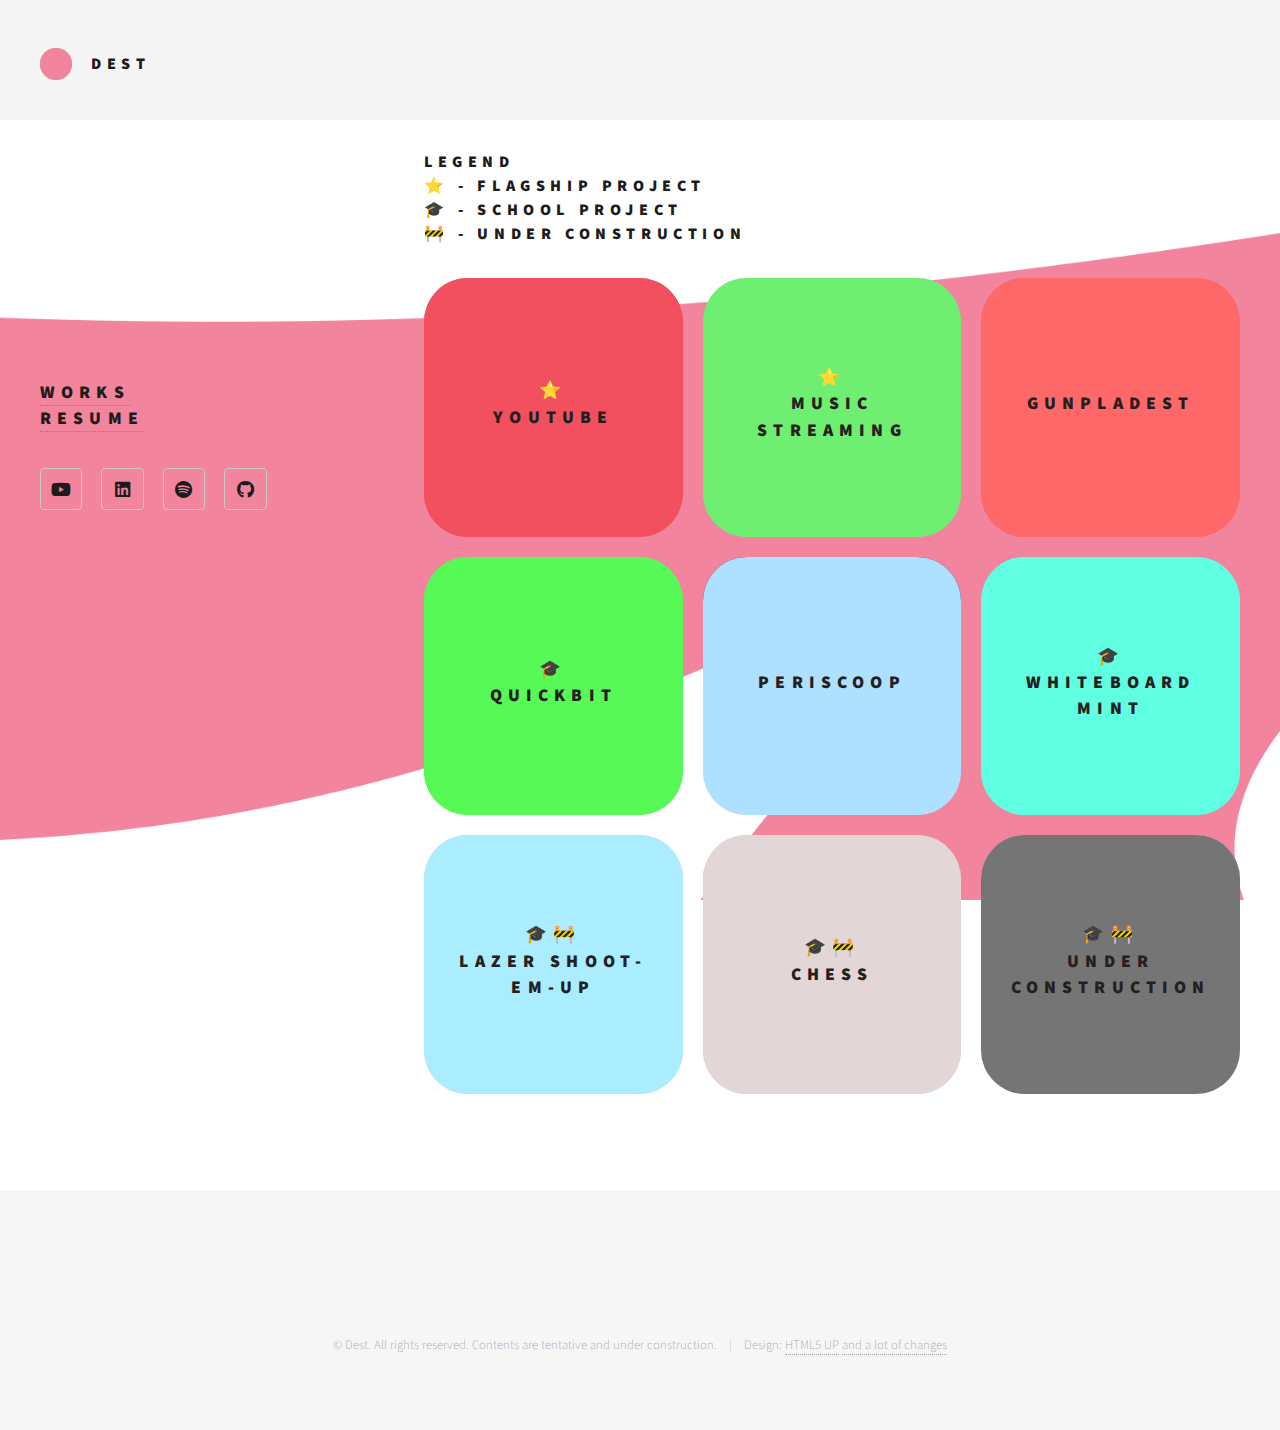
==== commit e33422cf: "HomeCard shuffle" ====
--- a/index.html
+++ b/index.html
@@ -91,11 +91,12 @@
 
 						</div>				
 						<div class="inner" style="width: 80%; flex:70%">
-							<h2>
+							<h3>
 								Legend <br />
 								⭐ - Flagship Project <br />
-								🎓 - School Project
-							</h2>
+								🎓 - School Project <br />
+								🚧 - Under Construction
+							</h3>
 							<section class="tiles">
 								<article class="style1">
 									<span class="image">
@@ -121,6 +122,41 @@
 										</div>
 									</a>
 								</article>
+								<article class="style6">
+									<span class="image">
+										<img src="images/HomeCard-GunplaDest.jpg" alt="" />
+									</span>
+									<a href="gunpladest.html">
+										<h2>GunplaDEST</h2>
+										<div class="content">
+											<p>Under construction personal business project, powered by Shopify</p>
+										</div>
+									</a>
+								</article>
+								
+								<article class="style4">
+									<span class="image">
+										<img src="images/HomeCard-Quickbit.jpg" alt="" />
+									</span>
+									<a href="quickbit.html">
+										<h2>🎓</h2>
+										<h2>Quickbit</h2>
+										<div class="content">
+											<p>Mobile app mockup. Tinder but for restaurants</p>
+										</div>
+									</a>
+								</article>
+								<article class="style5">
+									<span class="image">
+										<img src="images/HomeCard-Periscoop.jpg" alt="" />
+									</span>
+									<a href="periscoop.html">
+										<h2>Periscoop</h2>
+										<div class="content">
+											<p>League of Legends player lookup via Riot API</p>
+										</div>
+									</a>
+								</article>
 								<article class="style3">
 									<span 	class="image">
 										<img src="images/HomeCard-Mint.jpg" alt="" />
@@ -133,40 +169,7 @@
 										</div>
 									</a>
 								</article>
-								<article class="style4">
-									<span class="image">
-										<img src="images/HomeCard-Quickbit.jpg" alt="" />
-									</span>
-									<a href="quickbit.html">
-										<h2>🎓</h2>
-										<h2>Quickbit</h2>
-										<div class="content">
-											<p>Mobile app mockup. Tinder but for restaurants</p>
-										</div>
-									</a>
-								</article>
-								<article class="style5">
-									<span class="image">
-										<img src="images/HomeCard-Periscoop.jpg" alt="" />
-									</span>
-									<a href="periscoop.html">
-										<h2>Periscoop</h2>
-										<div class="content">
-											<p>League of Legends player lookup via Riot API</p>
-										</div>
-									</a>
-								</article>
-								<article title="Under Construction" class="style6">
-									<span class="image">
-										<img src="images/HomeCard-GunplaDest.jpg" alt="" />
-									</span>
-									<a href="gunpladest.html">
-										<h2>GunplaDEST</h2>
-										<div class="content">
-											<p>Under construction personal business project, powered by Shopify</p>
-										</div>
-									</a>
-								</article>
+								
 								<article title="Under Construction" class="style7">
 									<span class="image">
 										<img src="images/HomeCard-Default.jpg" alt="" />
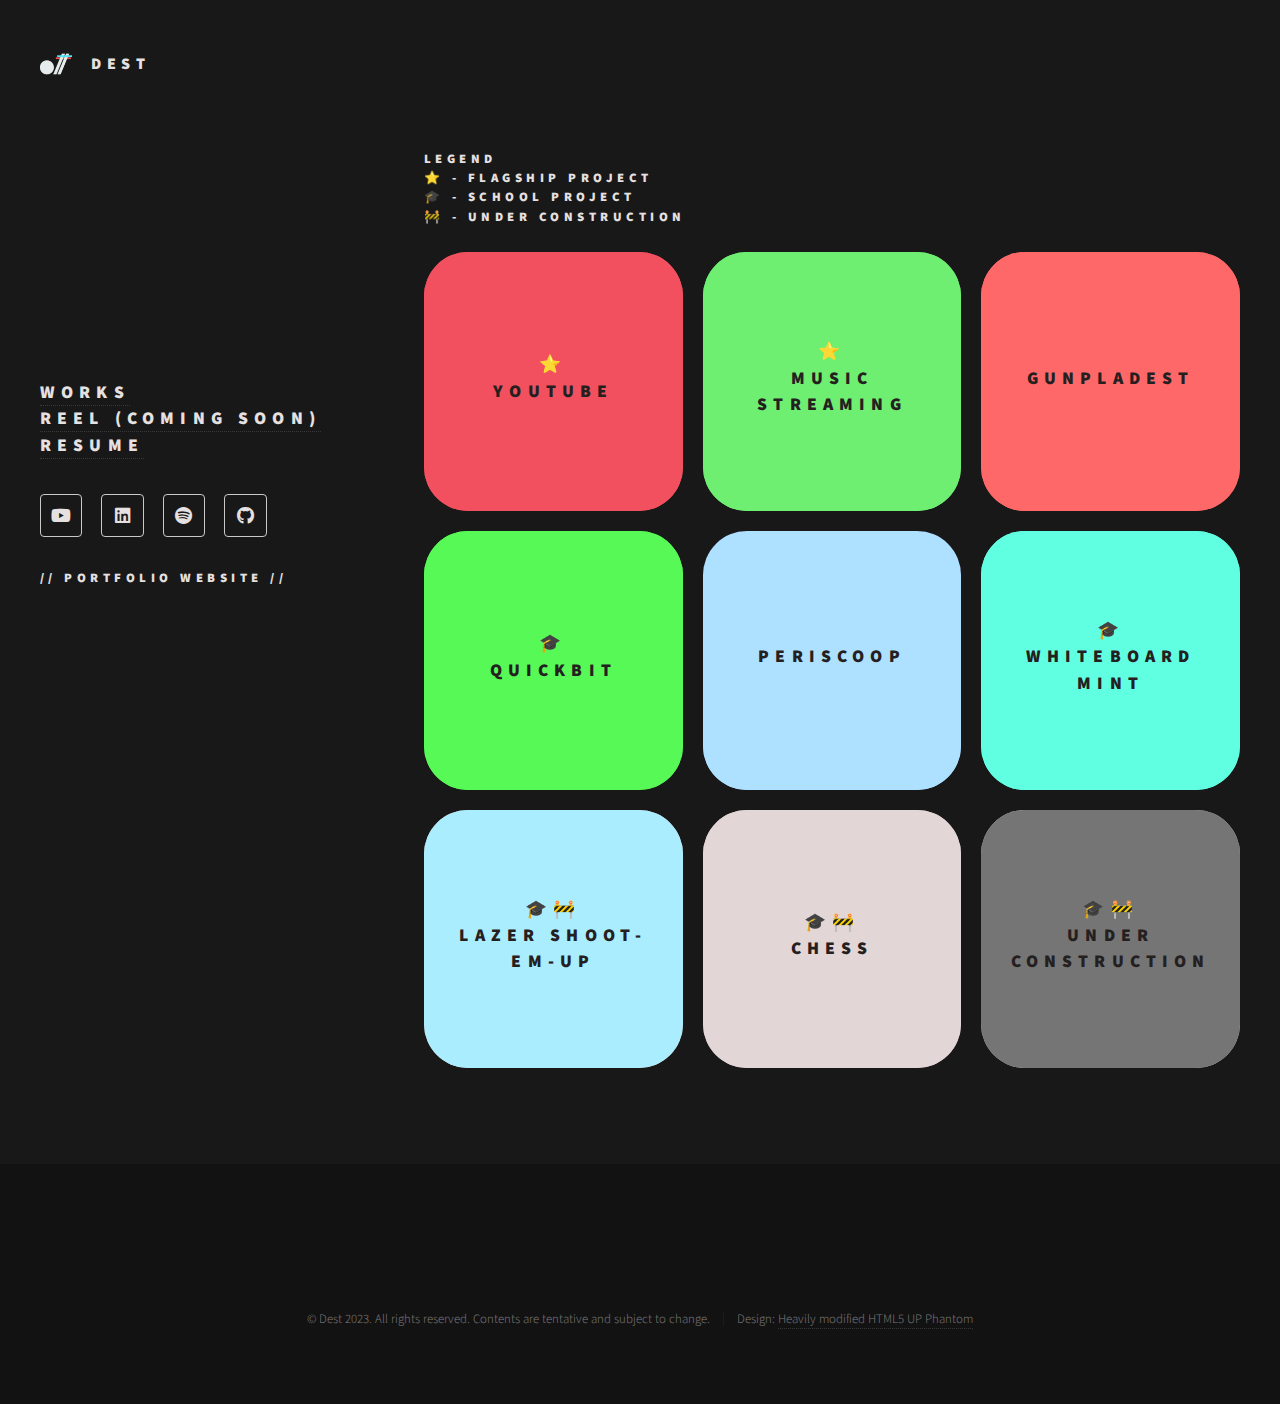
==== commit 44f523cb: "Visual overhaul" ====
--- a/index.html
+++ b/index.html
@@ -22,7 +22,7 @@
 
 							<!-- Logo -->
 								<a href="index.html" class="logo">
-									<span class="symbol"><img src="images/destsimple.png" alt="" /></span>
+									<span class="symbol"><img src="images/logo3.png" alt="" /></span>
 									<span class="title">Dest</span>
 								</a>
 						
@@ -67,11 +67,13 @@
 								<!--
 								<h1>Dest</h1>
 								-->
-
+									
 								<h2>
 									<a href="index.html">Works</a> <br />
+									<a>Reel (coming soon)</a> <br />
 									<!--<a title="Under Construction" href="">Reel</a> <br />-->
 									<a href="docs/Resume.pdf">Resume</a> <br />
+									
 									<!--
 									<a href="generic.html">About</a> <br />
 									
@@ -80,7 +82,6 @@
 								</h2>
 							</header>
 							
-
 							<ul class="icons">
 								<!--<li><a href="#" target="_blank" rel="noopener noreferrer" class="icon solid style2 fa-envelope"><span class="label">Email</span></a></li>-->
 								<li><a href="https://www.youtube.com/@Destly/" target="_blank" rel="noopener noreferrer" class="icon brands style2 fa-youtube"><span class="label">Youtube</span></a></li>
@@ -89,14 +90,17 @@
 								<li><a href="https://github.com/m-luis-octavo/" target="_blank" rel="noopener noreferrer" class="icon brands style2 fa-github"><span class="label">GitHub</span></a></li>
 							</ul>
 
+							<h4> // Portfolio Website // </h4>
+							
+							
 						</div>				
 						<div class="inner" style="width: 80%; flex:70%">
-							<h3>
-								Legend <br />
+							<h4>
+								Legend <br/ >
 								⭐ - Flagship Project <br />
 								🎓 - School Project <br />
 								🚧 - Under Construction
-							</h3>
+							</h4>
 							<section class="tiles">
 								<article class="style1">
 									<span class="image">
@@ -106,7 +110,7 @@
 										<h2>⭐</h2>
 										<h2>Youtube</h2>
 										<div class="content">
-											<p>Content creator. Responsible for videos and thumbnails</p>
+											<p>Content creator. Video editor & manager.</p>
 										</div>
 									</a>
 								</article>
@@ -118,7 +122,7 @@
 										<h2>⭐</h2>
 										<h2>Music Streaming</h2>
 										<div class="content">
-											<p>Album covers, audio engineering.</p>
+											<p>Album covers, audio mixing & engineering.</p>
 										</div>
 									</a>
 								</article>
@@ -252,7 +256,7 @@
 							-->
 							
 							<ul class="copyright" style="text-align: center;">
-								<li>&copy; Dest. All rights reserved. Contents are tentative and under construction.</li><li>Design: <a href="http://html5up.net">HTML5 UP</a> <a>and a lot of changes</a></li>
+								<li>&copy; Dest 2023. All rights reserved. Contents are tentative and subject to change.</li><li>Design: <a href="https://html5up.net/phantom" target="_blank">Heavily modified HTML5 UP Phantom</a></li>
 							</ul>
 						</div>
 					</footer>
--- a/assets/css/main.css
+++ b/assets/css/main.css
@@ -99,7 +99,7 @@
 	}
 
 	body {
-		background: #ffffff;
+		background: #181818;
 	}
 
 		body.is-preload *, body.is-preload *:before, body.is-preload *:after {
@@ -117,7 +117,7 @@
 
 	body, input, select, textarea {
 		/* Text color, find other instances of 585858 if necessary */
-		color: #1d1b1b;
+		color: #e6e0e0;
 		font-family: "Source Sans Pro", Helvetica, sans-serif;
 		font-size: 16pt;
 		font-weight: 300;
@@ -154,7 +154,7 @@
 			border-bottom-color: transparent;
 
 			/* Link hover color. Original: f2849e */
-			color: #d6d6d6 !important;
+			color: #dd5252 !important;
 		}
 
 	strong, b {
@@ -2857,7 +2857,7 @@
 		/* Header color*/
 		/* Customize for dark theme */
 		/* background-color: #302f2b; */
-		background-color: whitesmoke;
+		background-color: #181818;
 		margin-bottom: 30px;
 
 		/* 25em is the padding on the logo placement */
@@ -3184,7 +3184,7 @@
 
 	#main {
 		padding: 0em 0 6em 0 ;
-		background-image: url("../../images/BG_Red.png");
+		/* background-image: url("../../images/BG_Line.png"); */
 		background-size: cover;
 		background-attachment: fixed;
 		
@@ -3202,7 +3202,7 @@
 
 	#footer {
 		padding: 0.2em 0 0.2em 0 ;
-		background-color: #f6f6f6;
+		background-color: #131212;
 	}
 
 		#footer > .inner {
@@ -3240,7 +3240,7 @@
 				margin-top: 5em;
 				list-style: none;
 				font-size: 0.8em;
-				color: rgba(88, 88, 88, 0.5);
+				color: rgba(231, 231, 231, 0.5);
 			}
 
 				#footer > .inner .copyright a {
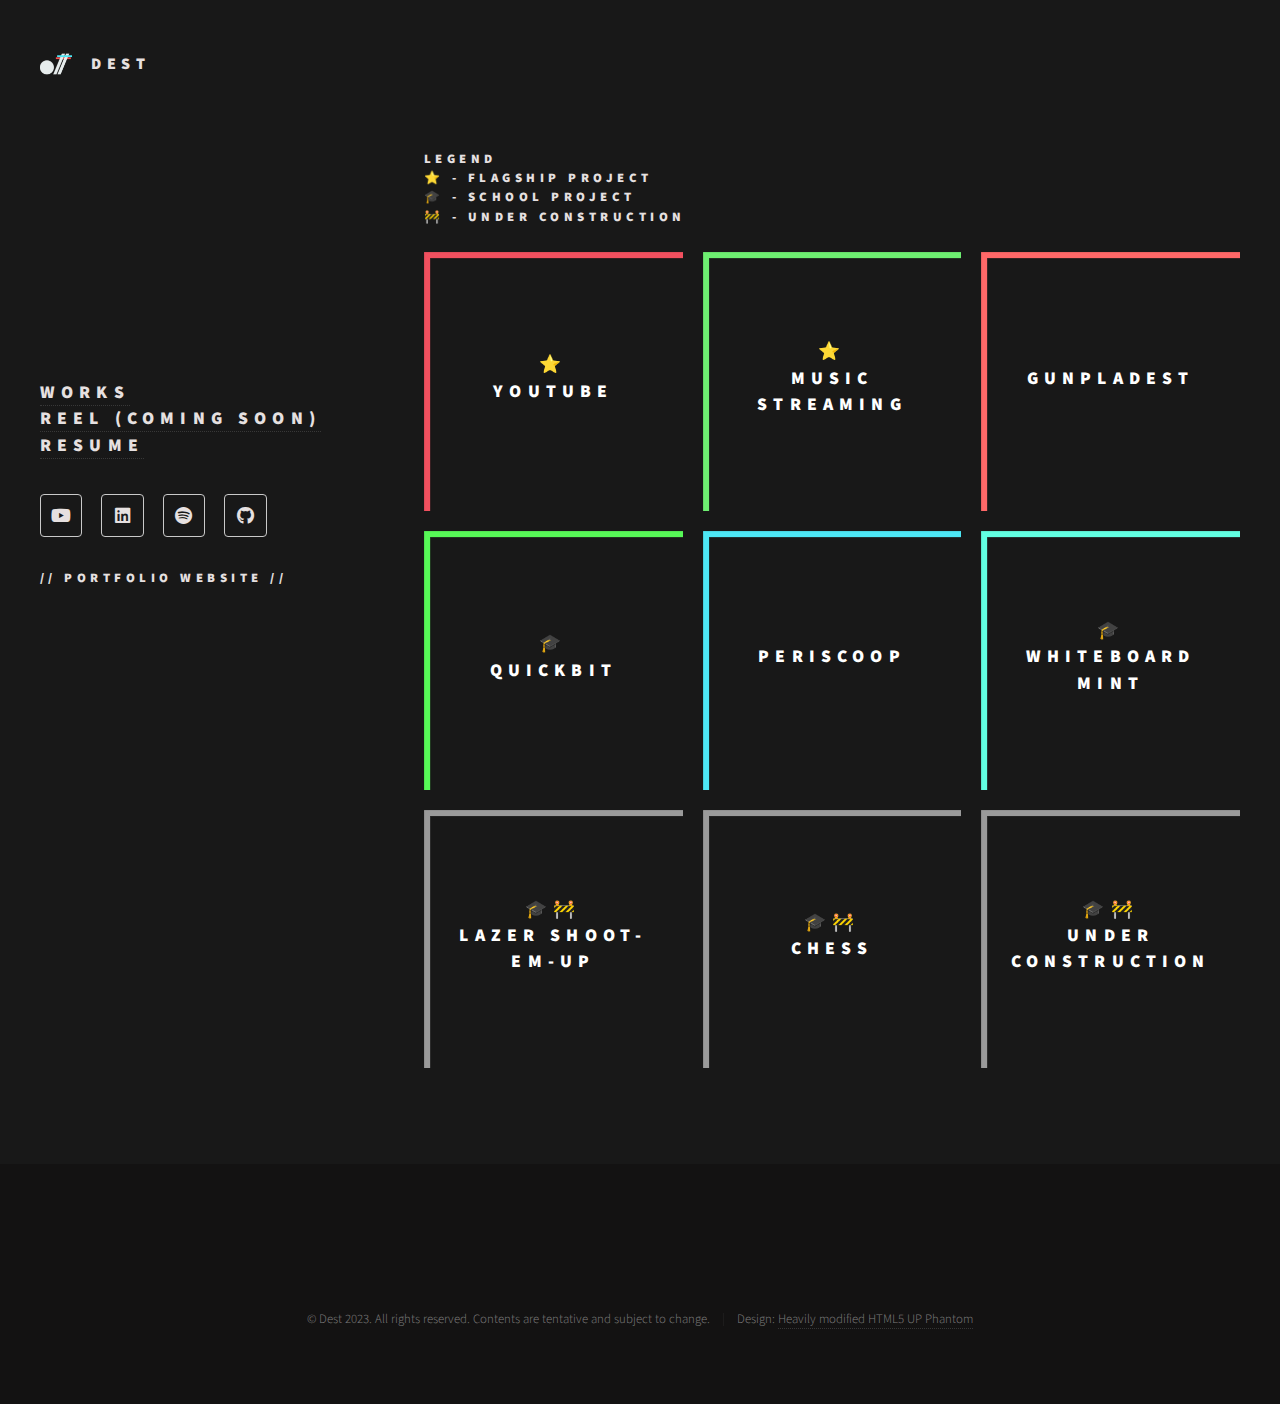
==== commit aa1cc6a9: "Additional visual tweaks" ====
--- a/index.html
+++ b/index.html
@@ -152,7 +152,7 @@
 								</article>
 								<article class="style5">
 									<span class="image">
-										<img src="images/HomeCard-Periscoop.jpg" alt="" />
+										<img src="images/HomeCard-Periscoop2.jpg" alt="" />
 									</span>
 									<a href="periscoop.html">
 										<h2>Periscoop</h2>
@@ -186,7 +186,7 @@
 										</div>
 									</a>
 								</article>
-								<article title="Under Construction" class="style8">
+								<article title="Under Construction" class="style7">
 									<span class="image">
 										<img src="images/HomeCard-Default.jpg" alt="" />
 									</span>
@@ -198,7 +198,7 @@
 										</div>
 									</a>
 								</article>
-								<article class="style9">
+								<article class="style7">
 									<span class="image">
 										<img src="images/HomeCard-Default.jpg" alt="" />
 									</span>
--- a/assets/css/main.css
+++ b/assets/css/main.css
@@ -2577,6 +2577,7 @@
 		flex-wrap: wrap;
 		/* postiion: relative; */
 		margin: -2.5em 0 0 -2.5em;
+		
 	}
 
 		.tiles article {
@@ -2598,7 +2599,7 @@
 				display: block;
 				width: 100%;
 				/* Curavture of the tiles (default 4) */
-				border-radius: 44px;
+				border-radius: 0px;
 				overflow: hidden;
 			}
 
@@ -2681,7 +2682,7 @@
 				border-bottom: 0;
 
 				/* Tiles pre-hover text color. Original: white */
-				color: #252020;
+				color: #ffffff;
 
 				text-align: center;
 				text-decoration: none;
@@ -2694,7 +2695,7 @@
 
 				.tiles article > a:hover {
 					/* Tiles hover text color. Original: white */
-					color: #252020 !important;
+					color: #ffffff !important;
 				}
 
 				.tiles article > a h2 {
@@ -2718,31 +2719,45 @@
 					}
 
 			.tiles article.style1 > .image:before {
-				background-color: #f2505f;
+				background-image: url("../../images/YTInner.png");
+				background-color: #181818;
+				/* background-color: #f2505f; */
 			}
 
 			.tiles article.style2 > .image:before {
-				background-color: #6eef71;
+				background-image: url("../../images/SpotifyInner.png");
+				background-color: #181818;
+				/* background-color: #6eef71; */
 			}
 
 			.tiles article.style3 > .image:before {
-				background-color: #61ffe2;
+				background-image: url("../../images/WhiteboardMintInner.png");
+				background-color: #181818;
+				/* background-color: #61ffe2; */
 			}
 
 			.tiles article.style4 > .image:before {
-				background-color: #57f957;
+				background-image: url("../../images/QuickbitInner.png");
+				background-color: #181818;
+				/* background-color: #57f957; */
 			}
 
 			.tiles article.style5 > .image:before {
-				background-color: #ade1ff;
+				background-image: url("../../images/PeriscoopInner.png");
+				background-color: #181818;
+				/* background-color: #ade1ff; */
 			}
 
 			.tiles article.style6 > .image:before {
-				background-color: #ff6868;
+				background-image: url("../../images/GunpladDestInner.png");
+				background-color: #181818;
+				/* background-color: #ff6868; */
 			}
 
 			.tiles article.style7 > .image:before {
-				background-color: #aaedff;
+				background-image: url("../../images/ConstructionInner.png");
+				background-color: #181818;
+				/* background-color: #aaedff; */
 			}
 
 			.tiles article.style8 > .image:before {
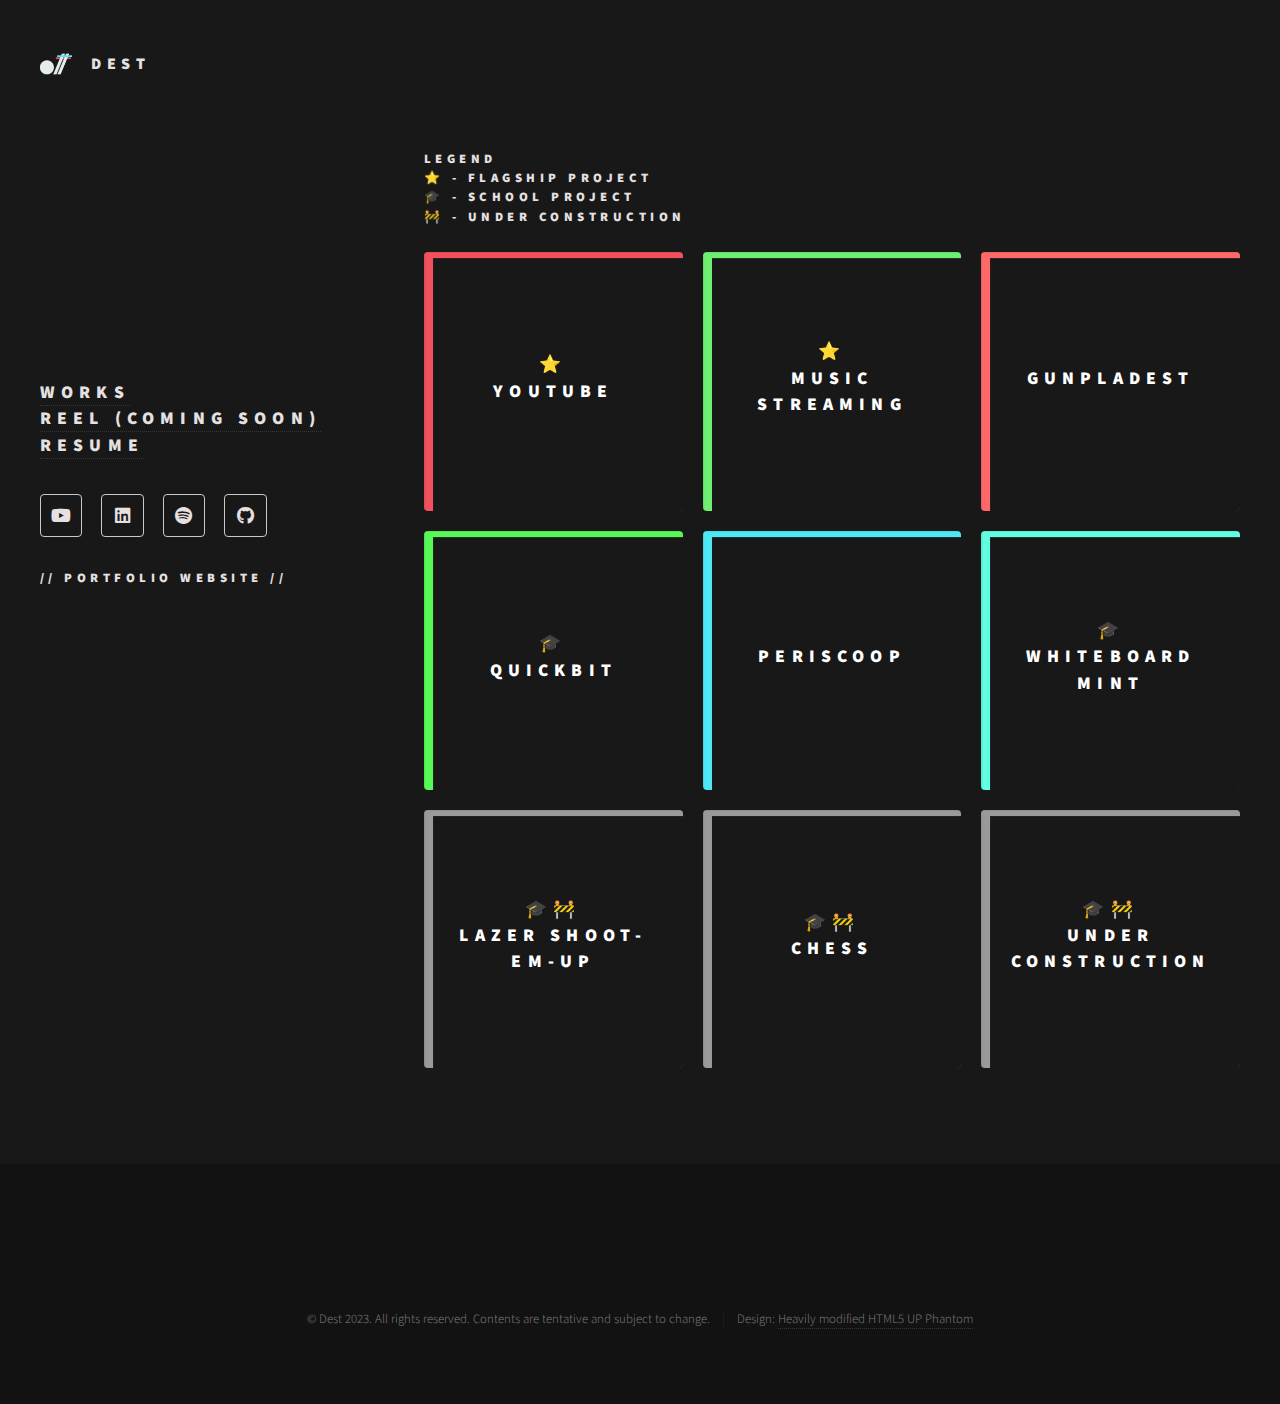
==== commit aa23de48: "Modified tile colors" ====
--- a/index.html
+++ b/index.html
@@ -133,7 +133,7 @@
 									<a href="gunpladest.html">
 										<h2>GunplaDEST</h2>
 										<div class="content">
-											<p>Under construction personal business project, powered by Shopify</p>
+											<p>Personal business project, powered by Shopify</p>
 										</div>
 									</a>
 								</article>
--- a/assets/css/main.css
+++ b/assets/css/main.css
@@ -2599,7 +2599,7 @@
 				display: block;
 				width: 100%;
 				/* Curavture of the tiles (default 4) */
-				border-radius: 0px;
+				border-radius: 4px;
 				overflow: hidden;
 			}
 
@@ -2778,7 +2778,7 @@
 				body:not(.is-touch) .tiles article:hover > .image:before {
 					/* Dark overlay upon hover (default 0.35) */
 					background-color: #333333;
-					opacity: 0.1;
+					opacity: 0;
 				}
 
 				body:not(.is-touch) .tiles article:hover > .image:after {
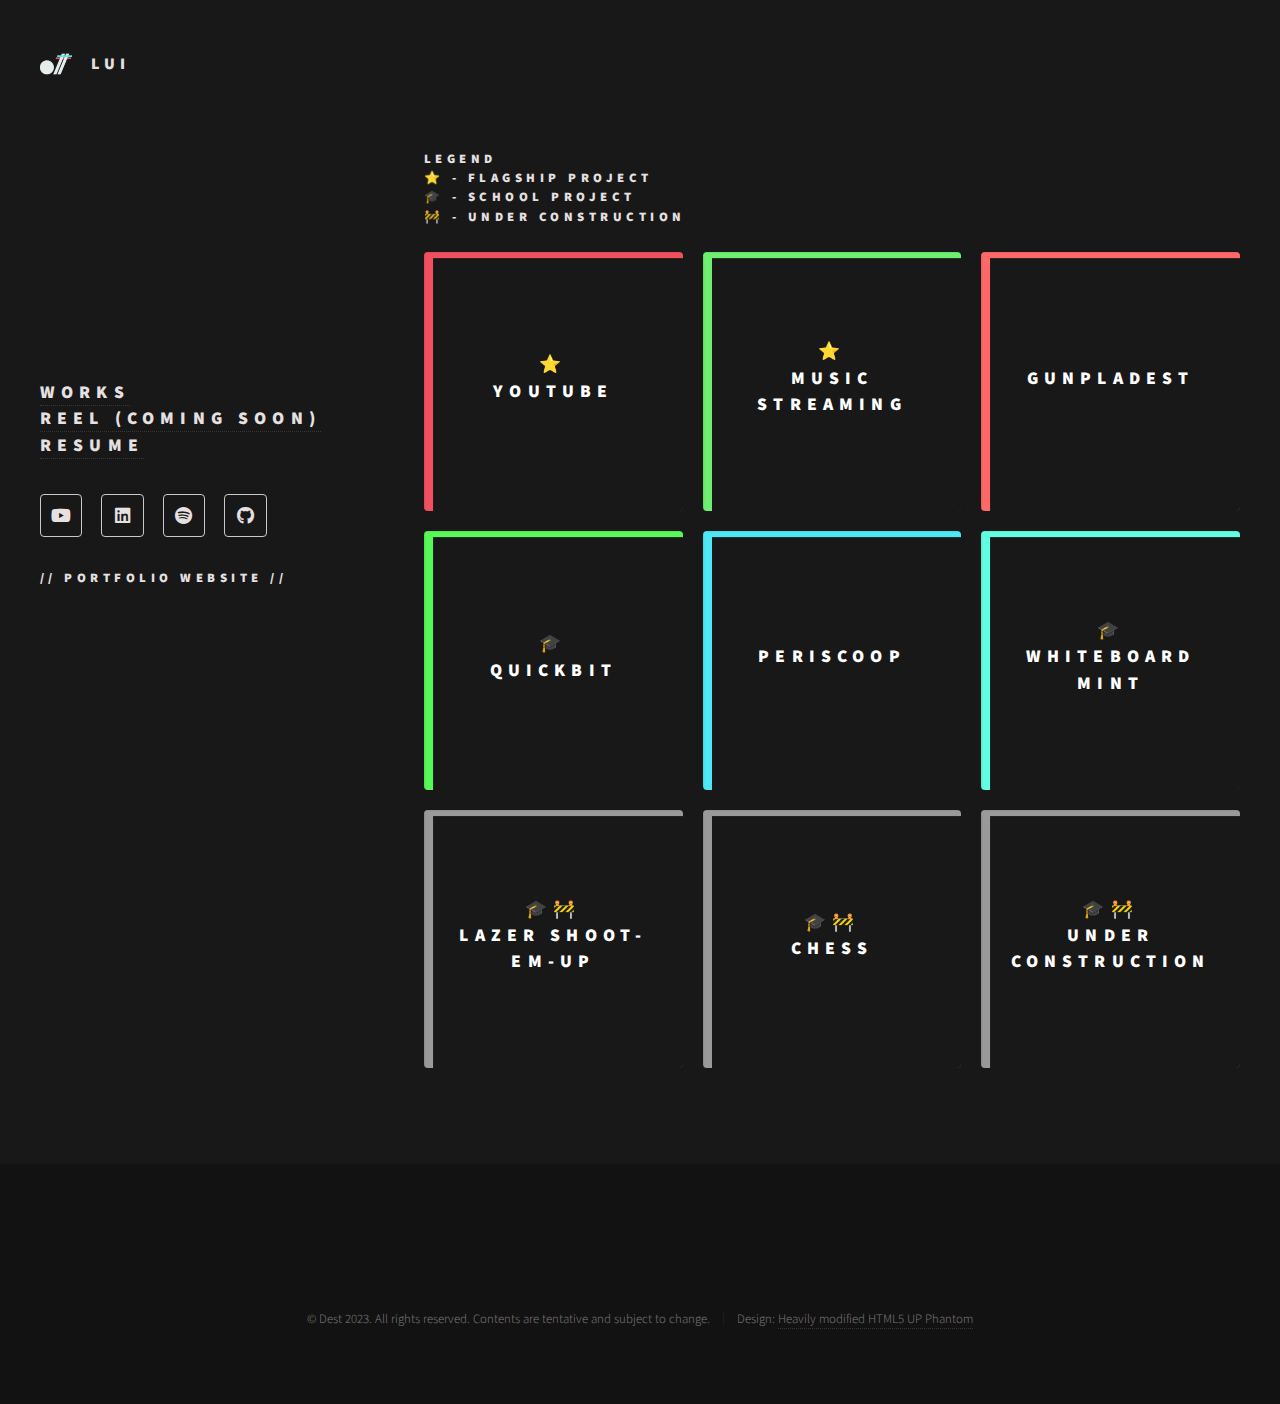
==== commit 2a9d15ea: "Updated title" ====
--- a/index.html
+++ b/index.html
@@ -1,274 +1,274 @@
-<!DOCTYPE HTML>
-<!--
-	Phantom by HTML5 UP
-	html5up.net | @ajlkn
-	Free for personal and commercial use under the CCA 3.0 license (html5up.net/license)
--->
-<html>
-	<head>
-		<title>Dest</title>
-		<meta charset="utf-8" />
-		<meta name="viewport" content="width=device-width, initial-scale=1, user-scalable=no" />
-		<link rel="stylesheet" href="assets/css/main.css" />
-		<noscript><link rel="stylesheet" href="assets/css/noscript.css" /></noscript>
-	</head>
-	<body class="is-preload">
-		<!-- Wrapper -->
-			<div id="wrapper">
-
-				<!-- Header -->
-					<header id="header">
-						<div class="inner">
-
-							<!-- Logo -->
-								<a href="index.html" class="logo">
-									<span class="symbol"><img src="images/logo3.png" alt="" /></span>
-									<span class="title">Dest</span>
-								</a>
-						
-							<!-- Nav 
-								<nav>
-									<ul>
-										<li><a href="#menu">Menu</a></li>
-									</ul>
-								</nav>
-							-->
-							
-						</div>
-					</header>
-
-				<!-- Menu -->
-					<nav id="menu">
-						<h2>Menu</h2>
-						<ul>
-							<li><a href="index.html">Home</a></li>
-							<li><a href="generic.html">Ipsum veroeros</a></li>
-							<li><a href="generic.html">Tempus etiam</a></li>
-							<li><a href="generic.html">Consequat dolor</a></li>
-							<li><a href="elements.html">Elements</a></li>
-						</ul>
-					</nav>
-
-				<!-- Main -->
-					<div id="main" style="display: flex;">	
-						<div class="inner" style="width: 20%; flex:30%; margin-top: 150px;">
-							
-							<!--
-							<header>
-								<h1>This is Phantom, a free, fully responsive site<br />
-								template designed by <a href="http://html5up.net">HTML5 UP</a>.</h1>
-								<p>Etiam quis viverra lorem, in semper lorem. Sed nisl arcu euismod sit amet nisi euismod sed cursus arcu elementum ipsum arcu vivamus quis venenatis orci lorem ipsum et magna feugiat veroeros aliquam. Lorem ipsum dolor sit amet nullam dolore.</p>
-							</header>
-
-							-->
-							
-							<header style="margin-top: 80px;">
-
-								<!--
-								<h1>Dest</h1>
-								-->
-									
-								<h2>
-									<a href="index.html">Works</a> <br />
-									<a>Reel (coming soon)</a> <br />
-									<!--<a title="Under Construction" href="">Reel</a> <br />-->
-									<a href="docs/Resume.pdf">Resume</a> <br />
-									
-									<!--
-									<a href="generic.html">About</a> <br />
-									
-									<a href="elements.html">Email: luis.octavo47@gmail.com</a>
-									-->
-								</h2>
-							</header>
-							
-							<ul class="icons">
-								<!--<li><a href="#" target="_blank" rel="noopener noreferrer" class="icon solid style2 fa-envelope"><span class="label">Email</span></a></li>-->
-								<li><a href="https://www.youtube.com/@Destly/" target="_blank" rel="noopener noreferrer" class="icon brands style2 fa-youtube"><span class="label">Youtube</span></a></li>
-								<li><a href="https://www.linkedin.com/in/michael-luis-octavo-a46519223/" target="_blank" rel="noopener noreferrer" class="icon brands style2 fa-linkedin"><span class="label">LinkedIn</span></a></li>
-								<li><a href="https://open.spotify.com/artist/1yhdBcKmHy6dqnxmdoaeiH" target="_blank" rel="noopener noreferrer" class="icon brands style2 fa-spotify"><span class="label">Spotify</span></a></li>
-								<li><a href="https://github.com/m-luis-octavo/" target="_blank" rel="noopener noreferrer" class="icon brands style2 fa-github"><span class="label">GitHub</span></a></li>
-							</ul>
-
-							<h4> // Portfolio Website // </h4>
-							
-							
-						</div>				
-						<div class="inner" style="width: 80%; flex:70%">
-							<h4>
-								Legend <br/ >
-								⭐ - Flagship Project <br />
-								🎓 - School Project <br />
-								🚧 - Under Construction
-							</h4>
-							<section class="tiles">
-								<article class="style1">
-									<span class="image">
-										<img src="images/HomeCard-YT.jpg" alt="" />
-									</span>
-									<a href="youtube.html">
-										<h2>⭐</h2>
-										<h2>Youtube</h2>
-										<div class="content">
-											<p>Content creator. Video editor & manager.</p>
-										</div>
-									</a>
-								</article>
-								<article class="style2">
-									<span class="image">
-										<img src="images/HomeCard-Spotify.jpg" alt="" />
-									</span>
-									<a href="spotify.html">
-										<h2>⭐</h2>
-										<h2>Music Streaming</h2>
-										<div class="content">
-											<p>Album covers, audio mixing & engineering.</p>
-										</div>
-									</a>
-								</article>
-								<article class="style6">
-									<span class="image">
-										<img src="images/HomeCard-GunplaDest.jpg" alt="" />
-									</span>
-									<a href="gunpladest.html">
-										<h2>GunplaDEST</h2>
-										<div class="content">
-											<p>Personal business project, powered by Shopify</p>
-										</div>
-									</a>
-								</article>
-								
-								<article class="style4">
-									<span class="image">
-										<img src="images/HomeCard-Quickbit.jpg" alt="" />
-									</span>
-									<a href="quickbit.html">
-										<h2>🎓</h2>
-										<h2>Quickbit</h2>
-										<div class="content">
-											<p>Mobile app mockup. Tinder but for restaurants</p>
-										</div>
-									</a>
-								</article>
-								<article class="style5">
-									<span class="image">
-										<img src="images/HomeCard-Periscoop2.jpg" alt="" />
-									</span>
-									<a href="periscoop.html">
-										<h2>Periscoop</h2>
-										<div class="content">
-											<p>League of Legends player lookup via Riot API</p>
-										</div>
-									</a>
-								</article>
-								<article class="style3">
-									<span 	class="image">
-										<img src="images/HomeCard-Mint.jpg" alt="" />
-									</span>
-									<a href="mint.html">
-										<h2>🎓</h2>
-										<h2>Whiteboard Mint</h2>
-										<div class="content">
-											<p>Online interactive whiteboard, powered by Express</p>
-										</div>
-									</a>
-								</article>
-								
-								<article title="Under Construction" class="style7">
-									<span class="image">
-										<img src="images/HomeCard-Default.jpg" alt="" />
-									</span>
-									<a href="">
-										<h2>🎓🚧</h2>
-										<h2>Lazer Shoot-em-up</h2>
-										<div class="content">
-											<p>High school game project. Difficulty adjustments, combos, score multipliers. Powered by Processing</p>
-										</div>
-									</a>
-								</article>
-								<article title="Under Construction" class="style7">
-									<span class="image">
-										<img src="images/HomeCard-Default.jpg" alt="" />
-									</span>
-									<a href="">
-										<h2>🎓🚧</h2>
-										<h2>Chess</h2>
-										<div class="content">
-											<p>Python implementation of Chess, duo school project.</p>
-										</div>
-									</a>
-								</article>
-								<article class="style7">
-									<span class="image">
-										<img src="images/HomeCard-Default.jpg" alt="" />
-									</span>
-									<a href="generic.html">
-										<h2>🎓🚧</h2>
-										<h2>Under Construction</h2>
-										<div class="content">
-											<p>Nothing here yet.</p>
-										</div>
-									</a>
-								</article>
-								
-							</section>
-						</div>
-					</div>
-
-				<!-- Footer -->
-					<footer id="footer">
-						<div class="inner">
-							<!--
-							<section>
-								<h2>Get in touch</h2>
-								<form method="post" action="#">
-									<div class="fields">
-										<div class="field half">
-											<input type="text" name="name" id="name" placeholder="Name" />
-										</div>
-										<div class="field half">
-											<input type="email" name="email" id="email" placeholder="Email" />
-										</div>
-										<div class="field">
-											<textarea name="message" id="message" placeholder="Message"></textarea>
-										</div>
-									</div>
-									<ul class="actions">
-										<li><input type="submit" value="Send" class="primary" /></li>
-									</ul>
-								</form>
-							</section>
-							-->
-							<!--
-							<section>
-								<h2>Follow</h2>
-								<ul class="icons">
-									<li><a href="#" class="icon brands style2 fa-twitter"><span class="label">Twitter</span></a></li>
-									<li><a href="#" class="icon brands style2 fa-facebook-f"><span class="label">Facebook</span></a></li>
-									<li><a href="#" class="icon brands style2 fa-instagram"><span class="label">Instagram</span></a></li>
-									<li><a href="#" class="icon brands style2 fa-dribbble"><span class="label">Dribbble</span></a></li>
-									<li><a href="#" class="icon brands style2 fa-github"><span class="label">GitHub</span></a></li>
-									<li><a href="#" class="icon brands style2 fa-500px"><span class="label">500px</span></a></li>
-									<li><a href="#" class="icon solid style2 fa-phone"><span class="label">Phone</span></a></li>
-									<li><a href="#" class="icon solid style2 fa-envelope"><span class="label">Email</span></a></li>
-								</ul>
-							</section>
-							-->
-							
-							<ul class="copyright" style="text-align: center;">
-								<li>&copy; Dest 2023. All rights reserved. Contents are tentative and subject to change.</li><li>Design: <a href="https://html5up.net/phantom" target="_blank">Heavily modified HTML5 UP Phantom</a></li>
-							</ul>
-						</div>
-					</footer>
-
-			</div>
-
-		<!-- Scripts -->
-			<script src="assets/js/jquery.min.js"></script>
-			<script src="assets/js/browser.min.js"></script>
-			<script src="assets/js/breakpoints.min.js"></script>
-			<script src="assets/js/util.js"></script>
-			<script src="assets/js/main.js"></script>
-
-	</body>
+<!DOCTYPE HTML>
+<!--
+	Phantom by HTML5 UP
+	html5up.net | @ajlkn
+	Free for personal and commercial use under the CCA 3.0 license (html5up.net/license)
+-->
+<html>
+	<head>
+		<title>Dest</title>
+		<meta charset="utf-8" />
+		<meta name="viewport" content="width=device-width, initial-scale=1, user-scalable=no" />
+		<link rel="stylesheet" href="assets/css/main.css" />
+		<noscript><link rel="stylesheet" href="assets/css/noscript.css" /></noscript>
+	</head>
+	<body class="is-preload">
+		<!-- Wrapper -->
+			<div id="wrapper">
+
+				<!-- Header -->
+					<header id="header">
+						<div class="inner">
+
+							<!-- Logo -->
+								<a href="index.html" class="logo">
+									<span class="symbol"><img src="images/logo3.png" alt="" /></span>
+									<span class="title">Lui</span>
+								</a>
+						
+							<!-- Nav 
+								<nav>
+									<ul>
+										<li><a href="#menu">Menu</a></li>
+									</ul>
+								</nav>
+							-->
+							
+						</div>
+					</header>
+
+				<!-- Menu -->
+					<nav id="menu">
+						<h2>Menu</h2>
+						<ul>
+							<li><a href="index.html">Home</a></li>
+							<li><a href="generic.html">Ipsum veroeros</a></li>
+							<li><a href="generic.html">Tempus etiam</a></li>
+							<li><a href="generic.html">Consequat dolor</a></li>
+							<li><a href="elements.html">Elements</a></li>
+						</ul>
+					</nav>
+
+				<!-- Main -->
+					<div id="main" style="display: flex;">	
+						<div class="inner" style="width: 20%; flex:30%; margin-top: 150px;">
+							
+							<!--
+							<header>
+								<h1>This is Phantom, a free, fully responsive site<br />
+								template designed by <a href="http://html5up.net">HTML5 UP</a>.</h1>
+								<p>Etiam quis viverra lorem, in semper lorem. Sed nisl arcu euismod sit amet nisi euismod sed cursus arcu elementum ipsum arcu vivamus quis venenatis orci lorem ipsum et magna feugiat veroeros aliquam. Lorem ipsum dolor sit amet nullam dolore.</p>
+							</header>
+
+							-->
+							
+							<header style="margin-top: 80px;">
+
+								<!--
+								<h1>Dest</h1>
+								-->
+									
+								<h2>
+									<a href="index.html">Works</a> <br />
+									<a>Reel (coming soon)</a> <br />
+									<!--<a title="Under Construction" href="">Reel</a> <br />-->
+									<a href="docs/Resume.pdf">Resume</a> <br />
+									
+									<!--
+									<a href="generic.html">About</a> <br />
+									
+									<a href="elements.html">Email: luis.octavo47@gmail.com</a>
+									-->
+								</h2>
+							</header>
+							
+							<ul class="icons">
+								<!--<li><a href="#" target="_blank" rel="noopener noreferrer" class="icon solid style2 fa-envelope"><span class="label">Email</span></a></li>-->
+								<li><a href="https://www.youtube.com/@Destly/" target="_blank" rel="noopener noreferrer" class="icon brands style2 fa-youtube"><span class="label">Youtube</span></a></li>
+								<li><a href="https://www.linkedin.com/in/michael-luis-octavo-a46519223/" target="_blank" rel="noopener noreferrer" class="icon brands style2 fa-linkedin"><span class="label">LinkedIn</span></a></li>
+								<li><a href="https://open.spotify.com/artist/1yhdBcKmHy6dqnxmdoaeiH" target="_blank" rel="noopener noreferrer" class="icon brands style2 fa-spotify"><span class="label">Spotify</span></a></li>
+								<li><a href="https://github.com/m-luis-octavo/" target="_blank" rel="noopener noreferrer" class="icon brands style2 fa-github"><span class="label">GitHub</span></a></li>
+							</ul>
+
+							<h4> // Portfolio Website // </h4>
+							
+							
+						</div>				
+						<div class="inner" style="width: 80%; flex:70%">
+							<h4>
+								Legend <br/ >
+								⭐ - Flagship Project <br />
+								🎓 - School Project <br />
+								🚧 - Under Construction
+							</h4>
+							<section class="tiles">
+								<article class="style1">
+									<span class="image">
+										<img src="images/HomeCard-YT.jpg" alt="" />
+									</span>
+									<a href="youtube.html">
+										<h2>⭐</h2>
+										<h2>Youtube</h2>
+										<div class="content">
+											<p>Content creator. Video editor & manager.</p>
+										</div>
+									</a>
+								</article>
+								<article class="style2">
+									<span class="image">
+										<img src="images/HomeCard-Spotify.jpg" alt="" />
+									</span>
+									<a href="spotify.html">
+										<h2>⭐</h2>
+										<h2>Music Streaming</h2>
+										<div class="content">
+											<p>Album covers, audio mixing & engineering.</p>
+										</div>
+									</a>
+								</article>
+								<article class="style6">
+									<span class="image">
+										<img src="images/HomeCard-GunplaDest.jpg" alt="" />
+									</span>
+									<a href="gunpladest.html">
+										<h2>GunplaDEST</h2>
+										<div class="content">
+											<p>Personal business project, powered by Shopify</p>
+										</div>
+									</a>
+								</article>
+								
+								<article class="style4">
+									<span class="image">
+										<img src="images/HomeCard-Quickbit.jpg" alt="" />
+									</span>
+									<a href="quickbit.html">
+										<h2>🎓</h2>
+										<h2>Quickbit</h2>
+										<div class="content">
+											<p>Mobile app mockup. Tinder but for restaurants</p>
+										</div>
+									</a>
+								</article>
+								<article class="style5">
+									<span class="image">
+										<img src="images/HomeCard-Periscoop2.jpg" alt="" />
+									</span>
+									<a href="periscoop.html">
+										<h2>Periscoop</h2>
+										<div class="content">
+											<p>League of Legends player lookup via Riot API</p>
+										</div>
+									</a>
+								</article>
+								<article class="style3">
+									<span 	class="image">
+										<img src="images/HomeCard-Mint.jpg" alt="" />
+									</span>
+									<a href="mint.html">
+										<h2>🎓</h2>
+										<h2>Whiteboard Mint</h2>
+										<div class="content">
+											<p>Online interactive whiteboard, powered by Express</p>
+										</div>
+									</a>
+								</article>
+								
+								<article title="Under Construction" class="style7">
+									<span class="image">
+										<img src="images/HomeCard-Default.jpg" alt="" />
+									</span>
+									<a href="">
+										<h2>🎓🚧</h2>
+										<h2>Lazer Shoot-em-up</h2>
+										<div class="content">
+											<p>High school game project. Difficulty adjustments, combos, score multipliers. Powered by Processing</p>
+										</div>
+									</a>
+								</article>
+								<article title="Under Construction" class="style7">
+									<span class="image">
+										<img src="images/HomeCard-Default.jpg" alt="" />
+									</span>
+									<a href="">
+										<h2>🎓🚧</h2>
+										<h2>Chess</h2>
+										<div class="content">
+											<p>Python implementation of Chess, duo school project.</p>
+										</div>
+									</a>
+								</article>
+								<article class="style7">
+									<span class="image">
+										<img src="images/HomeCard-Default.jpg" alt="" />
+									</span>
+									<a href="generic.html">
+										<h2>🎓🚧</h2>
+										<h2>Under Construction</h2>
+										<div class="content">
+											<p>Nothing here yet.</p>
+										</div>
+									</a>
+								</article>
+								
+							</section>
+						</div>
+					</div>
+
+				<!-- Footer -->
+					<footer id="footer">
+						<div class="inner">
+							<!--
+							<section>
+								<h2>Get in touch</h2>
+								<form method="post" action="#">
+									<div class="fields">
+										<div class="field half">
+											<input type="text" name="name" id="name" placeholder="Name" />
+										</div>
+										<div class="field half">
+											<input type="email" name="email" id="email" placeholder="Email" />
+										</div>
+										<div class="field">
+											<textarea name="message" id="message" placeholder="Message"></textarea>
+										</div>
+									</div>
+									<ul class="actions">
+										<li><input type="submit" value="Send" class="primary" /></li>
+									</ul>
+								</form>
+							</section>
+							-->
+							<!--
+							<section>
+								<h2>Follow</h2>
+								<ul class="icons">
+									<li><a href="#" class="icon brands style2 fa-twitter"><span class="label">Twitter</span></a></li>
+									<li><a href="#" class="icon brands style2 fa-facebook-f"><span class="label">Facebook</span></a></li>
+									<li><a href="#" class="icon brands style2 fa-instagram"><span class="label">Instagram</span></a></li>
+									<li><a href="#" class="icon brands style2 fa-dribbble"><span class="label">Dribbble</span></a></li>
+									<li><a href="#" class="icon brands style2 fa-github"><span class="label">GitHub</span></a></li>
+									<li><a href="#" class="icon brands style2 fa-500px"><span class="label">500px</span></a></li>
+									<li><a href="#" class="icon solid style2 fa-phone"><span class="label">Phone</span></a></li>
+									<li><a href="#" class="icon solid style2 fa-envelope"><span class="label">Email</span></a></li>
+								</ul>
+							</section>
+							-->
+							
+							<ul class="copyright" style="text-align: center;">
+								<li>&copy; Dest 2023. All rights reserved. Contents are tentative and subject to change.</li><li>Design: <a href="https://html5up.net/phantom" target="_blank">Heavily modified HTML5 UP Phantom</a></li>
+							</ul>
+						</div>
+					</footer>
+
+			</div>
+
+		<!-- Scripts -->
+			<script src="assets/js/jquery.min.js"></script>
+			<script src="assets/js/browser.min.js"></script>
+			<script src="assets/js/breakpoints.min.js"></script>
+			<script src="assets/js/util.js"></script>
+			<script src="assets/js/main.js"></script>
+
+	</body>
 </html>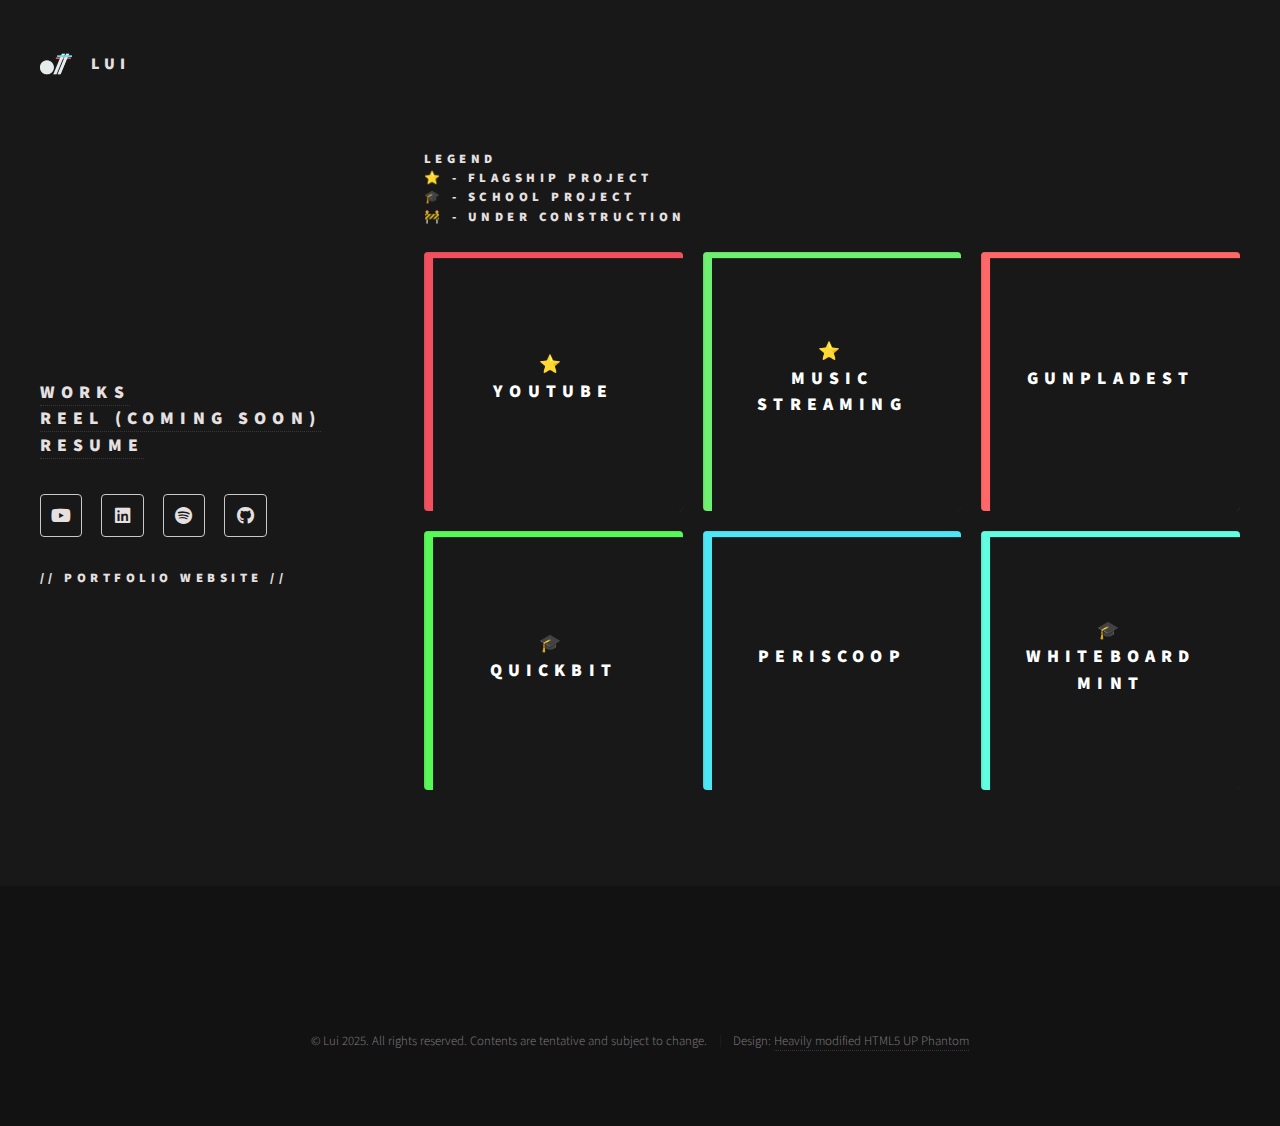
==== commit 8f856522: "2025 Document Updates" ====
--- a/index.html
+++ b/index.html
@@ -173,7 +173,7 @@
 										</div>
 									</a>
 								</article>
-								
+								<!--
 								<article title="Under Construction" class="style7">
 									<span class="image">
 										<img src="images/HomeCard-Default.jpg" alt="" />
@@ -210,6 +210,7 @@
 										</div>
 									</a>
 								</article>
+								-->
 								
 							</section>
 						</div>
@@ -256,7 +257,7 @@
 							-->
 							
 							<ul class="copyright" style="text-align: center;">
-								<li>&copy; Dest 2023. All rights reserved. Contents are tentative and subject to change.</li><li>Design: <a href="https://html5up.net/phantom" target="_blank">Heavily modified HTML5 UP Phantom</a></li>
+								<li>&copy; Lui 2025. All rights reserved. Contents are tentative and subject to change.</li><li>Design: <a href="https://html5up.net/phantom" target="_blank">Heavily modified HTML5 UP Phantom</a></li>
 							</ul>
 						</div>
 					</footer>
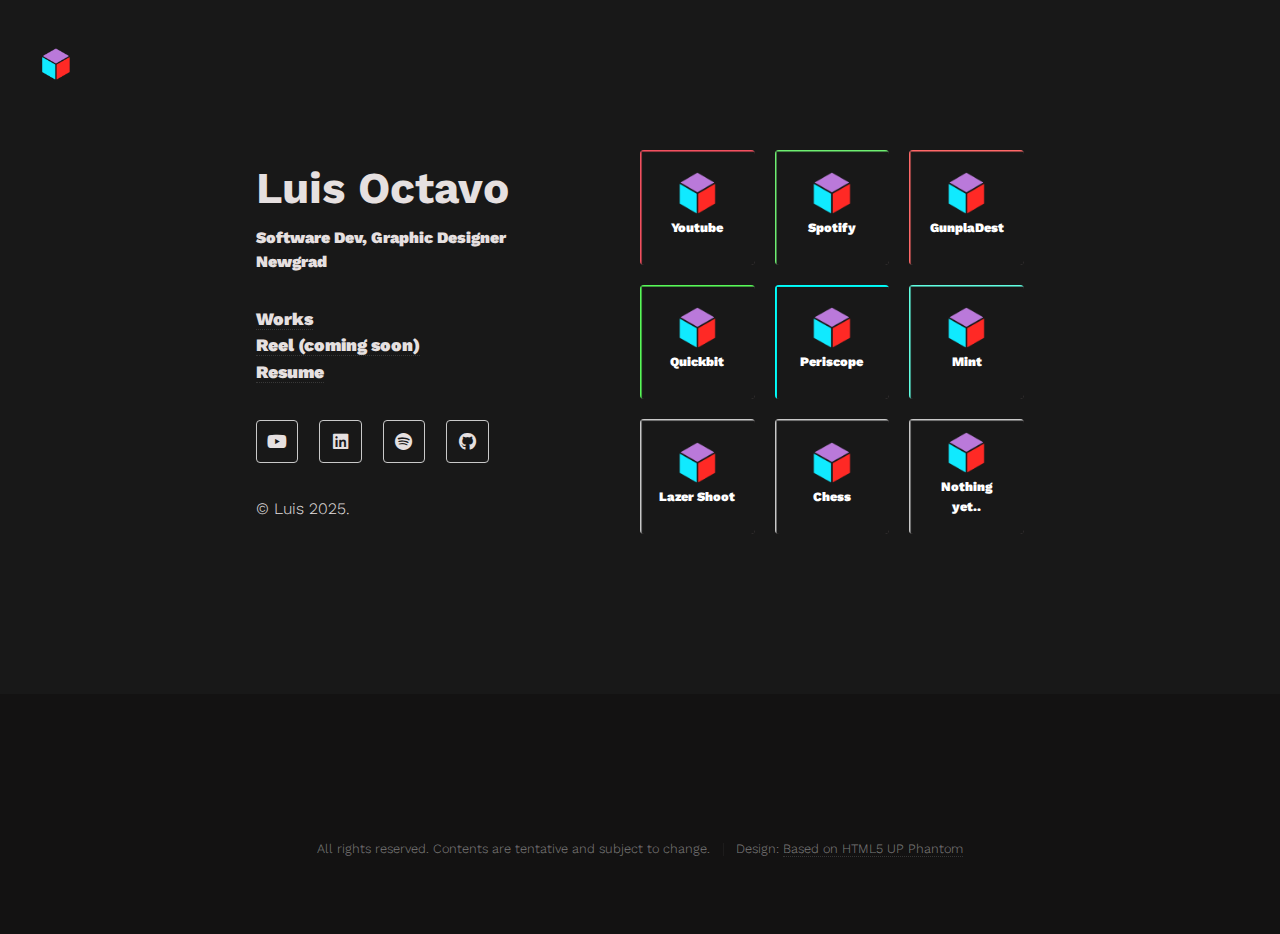
==== commit 91e39b32: "Front end changes" ====
--- a/index.html
+++ b/index.html
@@ -6,9 +6,10 @@
 -->
 <html>
 	<head>
-		<title>Dest</title>
+		<title>Luis Octavo</title>
 		<meta charset="utf-8" />
 		<meta name="viewport" content="width=device-width, initial-scale=1, user-scalable=no" />
+		<link rel="icon" href="images/logo.png">
 		<link rel="stylesheet" href="assets/css/main.css" />
 		<noscript><link rel="stylesheet" href="assets/css/noscript.css" /></noscript>
 	</head>
@@ -21,11 +22,11 @@
 						<div class="inner">
 
 							<!-- Logo -->
-								<a href="index.html" class="logo">
-									<span class="symbol"><img src="images/logo3.png" alt="" /></span>
-									<span class="title">Lui</span>
-								</a>
-						
+							
+							<a href="index.html" class="logo">
+								<span class="symbol"><img src="images/logo.png" alt="" /></span>
+							</a>
+							
 							<!-- Nav 
 								<nav>
 									<ul>
@@ -51,34 +52,27 @@
 
 				<!-- Main -->
 					<div id="main" style="display: flex;">	
-						<div class="inner" style="width: 20%; flex:30%; margin-top: 150px;">
-							
+						<!-- First half -->
+						<div class="inner-left">
+
 							<!--
 							<header>
 								<h1>This is Phantom, a free, fully responsive site<br />
 								template designed by <a href="http://html5up.net">HTML5 UP</a>.</h1>
 								<p>Etiam quis viverra lorem, in semper lorem. Sed nisl arcu euismod sit amet nisi euismod sed cursus arcu elementum ipsum arcu vivamus quis venenatis orci lorem ipsum et magna feugiat veroeros aliquam. Lorem ipsum dolor sit amet nullam dolore.</p>
 							</header>
-
-							-->
-							
-							<header style="margin-top: 80px;">
-
-								<!--
-								<h1>Dest</h1>
-								-->
-									
+							-->
+							
+							<header style="margin-top: 10px;">
+		
+								<h1>Luis Octavo</h1>
+								<!-- Small description -->
+								<h3>Software Dev, Graphic Designer <br /> Newgrad</h3>
 								<h2>
 									<a href="index.html">Works</a> <br />
 									<a>Reel (coming soon)</a> <br />
 									<!--<a title="Under Construction" href="">Reel</a> <br />-->
 									<a href="docs/Resume.pdf">Resume</a> <br />
-									
-									<!--
-									<a href="generic.html">About</a> <br />
-									
-									<a href="elements.html">Email: luis.octavo47@gmail.com</a>
-									-->
 								</h2>
 							</header>
 							
@@ -88,27 +82,28 @@
 								<li><a href="https://www.linkedin.com/in/michael-luis-octavo-a46519223/" target="_blank" rel="noopener noreferrer" class="icon brands style2 fa-linkedin"><span class="label">LinkedIn</span></a></li>
 								<li><a href="https://open.spotify.com/artist/1yhdBcKmHy6dqnxmdoaeiH" target="_blank" rel="noopener noreferrer" class="icon brands style2 fa-spotify"><span class="label">Spotify</span></a></li>
 								<li><a href="https://github.com/m-luis-octavo/" target="_blank" rel="noopener noreferrer" class="icon brands style2 fa-github"><span class="label">GitHub</span></a></li>
-							</ul>
-
-							<h4> // Portfolio Website // </h4>
-							
-							
-						</div>				
-						<div class="inner" style="width: 80%; flex:70%">
+							</ul>	
+							<div>&copy; Luis 2025. </div>
+						</div>	
+
+						<!-- Second half -->			
+						<div class="inner-right">
+							<!-- 
 							<h4>
 								Legend <br/ >
 								⭐ - Flagship Project <br />
 								🎓 - School Project <br />
 								🚧 - Under Construction
 							</h4>
+							-->
 							<section class="tiles">
 								<article class="style1">
 									<span class="image">
-										<img src="images/HomeCard-YT.jpg" alt="" />
+										<img src="images/HomeCard-Default.jpg" alt="" />
 									</span>
 									<a href="youtube.html">
-										<h2>⭐</h2>
-										<h2>Youtube</h2>
+										<img src="images/logo.png" alt=""/>
+										<h4>Youtube</h4>
 										<div class="content">
 											<p>Content creator. Video editor & manager.</p>
 										</div>
@@ -116,11 +111,11 @@
 								</article>
 								<article class="style2">
 									<span class="image">
-										<img src="images/HomeCard-Spotify.jpg" alt="" />
+										<img src="images/HomeCard-Default.jpg" alt="" />
 									</span>
 									<a href="spotify.html">
-										<h2>⭐</h2>
-										<h2>Music Streaming</h2>
+										<img src="images/logo.png" alt=""/>
+										<h4>Spotify</h4>
 										<div class="content">
 											<p>Album covers, audio mixing & engineering.</p>
 										</div>
@@ -128,34 +123,36 @@
 								</article>
 								<article class="style6">
 									<span class="image">
-										<img src="images/HomeCard-GunplaDest.jpg" alt="" />
+										<img src="images/HomeCard-Default.jpg" alt="" />
 									</span>
 									<a href="gunpladest.html">
-										<h2>GunplaDEST</h2>
-										<div class="content">
-											<p>Personal business project, powered by Shopify</p>
+										<img src="images/logo.png" alt=""/>
+										<h4>GunplaDest</h4>
+										<div class="content">
+											<p>Personal Shopify business project</p>
 										</div>
 									</a>
 								</article>
 								
 								<article class="style4">
 									<span class="image">
-										<img src="images/HomeCard-Quickbit.jpg" alt="" />
+										<img src="images/HomeCard-Default.jpg" alt="" />
 									</span>
 									<a href="quickbit.html">
-										<h2>🎓</h2>
-										<h2>Quickbit</h2>
-										<div class="content">
-											<p>Mobile app mockup. Tinder but for restaurants</p>
+										<img src="images/logo.png" alt=""/>
+										<h4>Quickbit</h4>
+										<div class="content">
+											<p>Mobile mockup. Tinder for restaurants</p>
 										</div>
 									</a>
 								</article>
 								<article class="style5">
 									<span class="image">
-										<img src="images/HomeCard-Periscoop2.jpg" alt="" />
+										<img src="images/HomeCard-Default.jpg" alt="" />
 									</span>
 									<a href="periscoop.html">
-										<h2>Periscoop</h2>
+										<img src="images/logo.png" alt=""/>
+										<h4>Periscope</h4>
 										<div class="content">
 											<p>League of Legends player lookup via Riot API</p>
 										</div>
@@ -163,26 +160,26 @@
 								</article>
 								<article class="style3">
 									<span 	class="image">
-										<img src="images/HomeCard-Mint.jpg" alt="" />
+										<img src="images/HomeCard-Default.jpg" alt="" />
 									</span>
 									<a href="mint.html">
-										<h2>🎓</h2>
-										<h2>Whiteboard Mint</h2>
-										<div class="content">
-											<p>Online interactive whiteboard, powered by Express</p>
-										</div>
-									</a>
-								</article>
-								<!--
+										<img src="images/logo.png" alt=""/>
+										<h4>Mint</h4>
+										<div class="content">
+											<p>Online interactive whiteboard</p>
+										</div>
+									</a>
+								</article>
+								
 								<article title="Under Construction" class="style7">
 									<span class="image">
 										<img src="images/HomeCard-Default.jpg" alt="" />
 									</span>
 									<a href="">
-										<h2>🎓🚧</h2>
-										<h2>Lazer Shoot-em-up</h2>
-										<div class="content">
-											<p>High school game project. Difficulty adjustments, combos, score multipliers. Powered by Processing</p>
+										<img src="images/logo.png" alt=""/>
+										<h4>Lazer Shoot</h4>
+										<div class="content">
+											<p>Powered by Processing</p>
 										</div>
 									</a>
 								</article>
@@ -191,8 +188,8 @@
 										<img src="images/HomeCard-Default.jpg" alt="" />
 									</span>
 									<a href="">
-										<h2>🎓🚧</h2>
-										<h2>Chess</h2>
+										<img src="images/logo.png" alt=""/>
+										<h4>Chess</h4>
 										<div class="content">
 											<p>Python implementation of Chess, duo school project.</p>
 										</div>
@@ -203,15 +200,13 @@
 										<img src="images/HomeCard-Default.jpg" alt="" />
 									</span>
 									<a href="generic.html">
-										<h2>🎓🚧</h2>
-										<h2>Under Construction</h2>
+										<img src="images/logo.png" alt=""/>
+										<h4>Nothing yet..</h4>
 										<div class="content">
 											<p>Nothing here yet.</p>
 										</div>
 									</a>
 								</article>
-								-->
-								
 							</section>
 						</div>
 					</div>
@@ -257,7 +252,7 @@
 							-->
 							
 							<ul class="copyright" style="text-align: center;">
-								<li>&copy; Lui 2025. All rights reserved. Contents are tentative and subject to change.</li><li>Design: <a href="https://html5up.net/phantom" target="_blank">Heavily modified HTML5 UP Phantom</a></li>
+								<li>All rights reserved. Contents are tentative and subject to change.</li><li>Design: <a href="https://html5up.net/phantom" target="_blank">Based on HTML5 UP Phantom</a></li>
 							</ul>
 						</div>
 					</footer>
--- a/assets/css/main.css
+++ b/assets/css/main.css
@@ -1,3380 +1,3421 @@
-@import url(fontawesome-all.min.css);
-@import url("https://fonts.googleapis.com/css?family=Source+Sans+Pro:300,700,900");
-
-/*
-	Phantom by HTML5 UP
-	html5up.net | @ajlkn
-	Free for personal and commercial use under the CCA 3.0 license (html5up.net/license)
-*/
-
-html, body, div, span, applet, object,
-iframe, h1, h2, h3, h4, h5, h6, p, blockquote,
-pre, a, abbr, acronym, address, big, cite,
-code, del, dfn, em, img, ins, kbd, q, s, samp,
-small, strike, strong, sub, sup, tt, var, b,
-u, i, center, dl, dt, dd, ol, ul, li, fieldset,
-form, label, legend, table, caption, tbody,
-tfoot, thead, tr, th, td, article, aside,
-canvas, details, embed, figure, figcaption,
-footer, header, hgroup, menu, nav, output, ruby,
-section, summary, time, mark, audio, video {
-	margin: 0;
-	padding: 0;
-	border: 0;
-	font-size: 100%;
-	font: inherit;
-	vertical-align: baseline;}
-
-article, aside, details, figcaption, figure,
-footer, header, hgroup, menu, nav, section {
-	display: block;}
-
-body {
-	line-height: 1;
-}
-
-ol, ul {
-	list-style: none;
-}
-
-blockquote, q {
-	quotes: none;
-}
-
-	blockquote:before, blockquote:after, q:before, q:after {
-		content: '';
-		content: none;
-	}
-
-table {
-	border-collapse: collapse;
-	border-spacing: 0;
-}
-
-body {
-	-webkit-text-size-adjust: none;
-}
-
-mark {
-	background-color: transparent;
-	color: inherit;
-}
-
-input::-moz-focus-inner {
-	border: 0;
-	padding: 0;
-}
-
-input, select, textarea {
-	-moz-appearance: none;
-	-webkit-appearance: none;
-	-ms-appearance: none;
-	appearance: none;
-}
-
-/* Basic */
-
-	@-ms-viewport {
-		width: device-width;
-	}
-
-	body {
-		-ms-overflow-style: scrollbar;
-	}
-
-	@media screen and (max-width: 480px) {
-
-		html, body {
-			min-width: 320px;
-		}
-
-	}
-
-	html {
-		box-sizing: border-box;
-	}
-
-	*, *:before, *:after {
-		box-sizing: inherit;
-	}
-
-	body {
-		background: #181818;
-	}
-
-		body.is-preload *, body.is-preload *:before, body.is-preload *:after {
-			-moz-animation: none !important;
-			-webkit-animation: none !important;
-			-ms-animation: none !important;
-			animation: none !important;
-			-moz-transition: none !important;
-			-webkit-transition: none !important;
-			-ms-transition: none !important;
-			transition: none !important;
-		}
-
-/* Type */
-
-	body, input, select, textarea {
-		/* Text color, find other instances of 585858 if necessary */
-		color: #e6e0e0;
-		font-family: "Source Sans Pro", Helvetica, sans-serif;
-		font-size: 16pt;
-		font-weight: 300;
-		line-height: 1.75;
-	}
-
-		@media screen and (max-width: 1680px) {
-
-			body, input, select, textarea {
-				font-size: 14pt;
-			}
-
-		}
-
-		@media screen and (max-width: 1280px) {
-
-			body, input, select, textarea {
-				font-size: 12pt;
-			}
-
-		}
-
-	a {
-		-moz-transition: border-bottom-color 0.2s ease, color 0.2s ease;
-		-webkit-transition: border-bottom-color 0.2s ease, color 0.2s ease;
-		-ms-transition: border-bottom-color 0.2s ease, color 0.2s ease;
-		transition: border-bottom-color 0.2s ease, color 0.2s ease;
-		text-decoration: none;
-		color: #585858;
-		border-bottom: dotted 1px rgba(88, 88, 88, 0.5);
-	}
-
-		a:hover {
-			border-bottom-color: transparent;
-
-			/* Link hover color. Original: f2849e */
-			color: #dd5252 !important;
-		}
-
-	strong, b {
-		font-weight: 900;
-	}
-
-	em, i {
-		font-style: italic;
-	}
-
-	p {
-		margin: 0 0 2em 0;
-	}
-
-	h1 {
-		font-size: 2.75em;
-		font-weight: 700;
-		line-height: 1.3;
-		margin: 0 0 1em 0;
-		letter-spacing: -0.035em;
-	}
-
-		h1 a {
-			color: inherit;
-		}
-
-		@media screen and (max-width: 736px) {
-
-			h1 {
-				font-size: 2em;
-				margin: 0 0 1em 0;
-			}
-
-		}
-
-		@media screen and (max-width: 360px) {
-
-			h1 {
-				font-size: 1.75em;
-			}
-
-		}
-
-	h2, h3, h4, h5, h6 {
-		font-weight: 900;
-		line-height: 1.5;
-		margin: 0 0 2em 0;
-		text-transform: uppercase;
-		letter-spacing: 0.35em;
-	}
-
-		h2 a, h3 a, h4 a, h5 a, h6 a {
-			color: inherit;
-		}
-
-	h2 {
-		font-size: 1.1em;
-	}
-
-	h3 {
-		font-size: 1em;
-	}
-
-	h4 {
-		font-size: 0.8em;
-	}
-
-	h5 {
-		font-size: 0.8em;
-	}
-
-	h6 {
-		font-size: 0.8em;
-	}
-
-	@media screen and (max-width: 980px) {
-
-		h1 br, h2 br, h3 br, h4 br, h5 br, h6 br {
-			display: none;
-		}
-
-	}
-
-	@media screen and (max-width: 736px) {
-
-		h2 {
-			font-size: 1em;
-		}
-
-		h3 {
-			font-size: 0.8em;
-		}
-
-	}
-
-	sub {
-		font-size: 0.8em;
-		position: relative;
-		top: 0.5em;
-	}
-
-	sup {
-		font-size: 0.8em;
-		position: relative;
-		top: -0.5em;
-	}
-
-	blockquote {
-		border-left: solid 4px #c9c9c9;
-		font-style: italic;
-		margin: 0 0 2em 0;
-		padding: 0.5em 0 0.5em 2em;
-	}
-
-	code {
-		background: rgba(144, 144, 144, 0.075);
-		border-radius: 4px;
-		border: solid 1px #c9c9c9;
-		font-family: "Courier New", monospace;
-		font-size: 0.9em;
-		margin: 0 0.25em;
-		padding: 0.25em 0.65em;
-	}
-
-	pre {
-		-webkit-overflow-scrolling: touch;
-		font-family: "Courier New", monospace;
-		font-size: 0.9em;
-		margin: 0 0 2em 0;
-	}
-
-		pre code {
-			display: block;
-			line-height: 1.75;
-			padding: 1em 1.5em;
-			overflow-x: auto;
-		}
-
-	hr {
-		border: 0;
-		border-bottom: solid 1px #c9c9c9;
-		margin: 2em 0;
-	}
-
-		hr.major {
-			margin: 3em 0;
-		}
-
-	.align-left {
-		text-align: left;
-	}
-
-	.align-center {
-		text-align: center;
-	}
-
-	.align-right {
-		text-align: right;
-	}
-
-/* Row */
-
-	.row {
-		display: flex;
-		flex-wrap: wrap;
-		box-sizing: border-box;
-		align-items: stretch;
-	}
-
-		.row > * {
-			box-sizing: border-box;
-		}
-
-		.row.gtr-uniform > * > :last-child {
-			margin-bottom: 0;
-		}
-
-		.row.aln-left {
-			justify-content: flex-start;
-		}
-
-		.row.aln-center {
-			justify-content: center;
-		}
-
-		.row.aln-right {
-			justify-content: flex-end;
-		}
-
-		.row.aln-top {
-			align-items: flex-start;
-		}
-
-		.row.aln-middle {
-			align-items: center;
-		}
-
-		.row.aln-bottom {
-			align-items: flex-end;
-		}
-
-		.row > .imp {
-			order: -1;
-		}
-
-		.row > .col-1 {
-			width: 8.33333%;
-		}
-
-		.row > .off-1 {
-			margin-left: 8.33333%;
-		}
-
-		.row > .col-2 {
-			width: 16.66667%;
-		}
-
-		.row > .off-2 {
-			margin-left: 16.66667%;
-		}
-
-		.row > .col-3 {
-			width: 25%;
-		}
-
-		.row > .off-3 {
-			margin-left: 25%;
-		}
-
-		.row > .col-4 {
-			width: 33.33333%;
-		}
-
-		.row > .off-4 {
-			margin-left: 33.33333%;
-		}
-
-		.row > .col-5 {
-			width: 41.66667%;
-		}
-
-		.row > .off-5 {
-			margin-left: 41.66667%;
-		}
-
-		.row > .col-6 {
-			width: 50%;
-		}
-
-		.row > .off-6 {
-			margin-left: 50%;
-		}
-
-		.row > .col-7 {
-			width: 58.33333%;
-		}
-
-		.row > .off-7 {
-			margin-left: 58.33333%;
-		}
-
-		.row > .col-8 {
-			width: 66.66667%;
-		}
-
-		.row > .off-8 {
-			margin-left: 66.66667%;
-		}
-
-		.row > .col-9 {
-			width: 75%;
-		}
-
-		.row > .off-9 {
-			margin-left: 75%;
-		}
-
-		.row > .col-10 {
-			width: 83.33333%;
-		}
-
-		.row > .off-10 {
-			margin-left: 83.33333%;
-		}
-
-		.row > .col-11 {
-			width: 91.66667%;
-		}
-
-		.row > .off-11 {
-			margin-left: 91.66667%;
-		}
-
-		.row > .col-12 {
-			width: 100%;
-		}
-
-		.row > .off-12 {
-			margin-left: 100%;
-		}
-
-		.row.gtr-0 {
-			margin-top: 0;
-			margin-left: 0em;
-		}
-
-			.row.gtr-0 > * {
-				padding: 0 0 0 0em;
-			}
-
-			.row.gtr-0.gtr-uniform {
-				margin-top: 0em;
-			}
-
-				.row.gtr-0.gtr-uniform > * {
-					padding-top: 0em;
-				}
-
-		.row.gtr-25 {
-			margin-top: 0;
-			margin-left: -0.5em;
-		}
-
-			.row.gtr-25 > * {
-				padding: 0 0 0 0.5em;
-			}
-
-			.row.gtr-25.gtr-uniform {
-				margin-top: -0.5em;
-			}
-
-				.row.gtr-25.gtr-uniform > * {
-					padding-top: 0.5em;
-				}
-
-		.row.gtr-50 {
-			margin-top: 0;
-			margin-left: -1em;
-		}
-
-			.row.gtr-50 > * {
-				padding: 0 0 0 1em;
-			}
-
-			.row.gtr-50.gtr-uniform {
-				margin-top: -1em;
-			}
-
-				.row.gtr-50.gtr-uniform > * {
-					padding-top: 1em;
-				}
-
-		.row {
-			margin-top: 0;
-			margin-left: -2em;
-		}
-
-			.row > * {
-				padding: 0 0 0 2em;
-			}
-
-			.row.gtr-uniform {
-				margin-top: -2em;
-			}
-
-				.row.gtr-uniform > * {
-					padding-top: 2em;
-				}
-
-		.row.gtr-150 {
-			margin-top: 0;
-			margin-left: -3em;
-		}
-
-			.row.gtr-150 > * {
-				padding: 0 0 0 3em;
-			}
-
-			.row.gtr-150.gtr-uniform {
-				margin-top: -3em;
-			}
-
-				.row.gtr-150.gtr-uniform > * {
-					padding-top: 3em;
-				}
-
-		.row.gtr-200 {
-			margin-top: 0;
-			margin-left: -4em;
-		}
-
-			.row.gtr-200 > * {
-				padding: 0 0 0 4em;
-			}
-
-			.row.gtr-200.gtr-uniform {
-				margin-top: -4em;
-			}
-
-				.row.gtr-200.gtr-uniform > * {
-					padding-top: 4em;
-				}
-
-		@media screen and (max-width: 1680px) {
-
-			.row {
-				display: flex;
-				flex-wrap: wrap;
-				box-sizing: border-box;
-				align-items: stretch;
-			}
-
-				.row > * {
-					box-sizing: border-box;
-				}
-
-				.row.gtr-uniform > * > :last-child {
-					margin-bottom: 0;
-				}
-
-				.row.aln-left {
-					justify-content: flex-start;
-				}
-
-				.row.aln-center {
-					justify-content: center;
-				}
-
-				.row.aln-right {
-					justify-content: flex-end;
-				}
-
-				.row.aln-top {
-					align-items: flex-start;
-				}
-
-				.row.aln-middle {
-					align-items: center;
-				}
-
-				.row.aln-bottom {
-					align-items: flex-end;
-				}
-
-				.row > .imp-xlarge {
-					order: -1;
-				}
-
-				.row > .col-1-xlarge {
-					width: 8.33333%;
-				}
-
-				.row > .off-1-xlarge {
-					margin-left: 8.33333%;
-				}
-
-				.row > .col-2-xlarge {
-					width: 16.66667%;
-				}
-
-				.row > .off-2-xlarge {
-					margin-left: 16.66667%;
-				}
-
-				.row > .col-3-xlarge {
-					width: 25%;
-				}
-
-				.row > .off-3-xlarge {
-					margin-left: 25%;
-				}
-
-				.row > .col-4-xlarge {
-					width: 33.33333%;
-				}
-
-				.row > .off-4-xlarge {
-					margin-left: 33.33333%;
-				}
-
-				.row > .col-5-xlarge {
-					width: 41.66667%;
-				}
-
-				.row > .off-5-xlarge {
-					margin-left: 41.66667%;
-				}
-
-				.row > .col-6-xlarge {
-					width: 50%;
-				}
-
-				.row > .off-6-xlarge {
-					margin-left: 50%;
-				}
-
-				.row > .col-7-xlarge {
-					width: 58.33333%;
-				}
-
-				.row > .off-7-xlarge {
-					margin-left: 58.33333%;
-				}
-
-				.row > .col-8-xlarge {
-					width: 66.66667%;
-				}
-
-				.row > .off-8-xlarge {
-					margin-left: 66.66667%;
-				}
-
-				.row > .col-9-xlarge {
-					width: 75%;
-				}
-
-				.row > .off-9-xlarge {
-					margin-left: 75%;
-				}
-
-				.row > .col-10-xlarge {
-					width: 83.33333%;
-				}
-
-				.row > .off-10-xlarge {
-					margin-left: 83.33333%;
-				}
-
-				.row > .col-11-xlarge {
-					width: 91.66667%;
-				}
-
-				.row > .off-11-xlarge {
-					margin-left: 91.66667%;
-				}
-
-				.row > .col-12-xlarge {
-					width: 100%;
-				}
-
-				.row > .off-12-xlarge {
-					margin-left: 100%;
-				}
-
-				.row.gtr-0 {
-					margin-top: 0;
-					margin-left: 0em;
-				}
-
-					.row.gtr-0 > * {
-						padding: 0 0 0 0em;
-					}
-
-					.row.gtr-0.gtr-uniform {
-						margin-top: 0em;
-					}
-
-						.row.gtr-0.gtr-uniform > * {
-							padding-top: 0em;
-						}
-
-				.row.gtr-25 {
-					margin-top: 0;
-					margin-left: -0.5em;
-				}
-
-					.row.gtr-25 > * {
-						padding: 0 0 0 0.5em;
-					}
-
-					.row.gtr-25.gtr-uniform {
-						margin-top: -0.5em;
-					}
-
-						.row.gtr-25.gtr-uniform > * {
-							padding-top: 0.5em;
-						}
-
-				.row.gtr-50 {
-					margin-top: 0;
-					margin-left: -1em;
-				}
-
-					.row.gtr-50 > * {
-						padding: 0 0 0 1em;
-					}
-
-					.row.gtr-50.gtr-uniform {
-						margin-top: -1em;
-					}
-
-						.row.gtr-50.gtr-uniform > * {
-							padding-top: 1em;
-						}
-
-				.row {
-					margin-top: 0;
-					margin-left: -2em;
-				}
-
-					.row > * {
-						padding: 0 0 0 2em;
-					}
-
-					.row.gtr-uniform {
-						margin-top: -2em;
-					}
-
-						.row.gtr-uniform > * {
-							padding-top: 2em;
-						}
-
-				.row.gtr-150 {
-					margin-top: 0;
-					margin-left: -3em;
-				}
-
-					.row.gtr-150 > * {
-						padding: 0 0 0 3em;
-					}
-
-					.row.gtr-150.gtr-uniform {
-						margin-top: -3em;
-					}
-
-						.row.gtr-150.gtr-uniform > * {
-							padding-top: 3em;
-						}
-
-				.row.gtr-200 {
-					margin-top: 0;
-					margin-left: -4em;
-				}
-
-					.row.gtr-200 > * {
-						padding: 0 0 0 4em;
-					}
-
-					.row.gtr-200.gtr-uniform {
-						margin-top: -4em;
-					}
-
-						.row.gtr-200.gtr-uniform > * {
-							padding-top: 4em;
-						}
-
-		}
-
-		@media screen and (max-width: 1280px) {
-
-			.row {
-				display: flex;
-				flex-wrap: wrap;
-				box-sizing: border-box;
-				align-items: stretch;
-			}
-
-				.row > * {
-					box-sizing: border-box;
-				}
-
-				.row.gtr-uniform > * > :last-child {
-					margin-bottom: 0;
-				}
-
-				.row.aln-left {
-					justify-content: flex-start;
-				}
-
-				.row.aln-center {
-					justify-content: center;
-				}
-
-				.row.aln-right {
-					justify-content: flex-end;
-				}
-
-				.row.aln-top {
-					align-items: flex-start;
-				}
-
-				.row.aln-middle {
-					align-items: center;
-				}
-
-				.row.aln-bottom {
-					align-items: flex-end;
-				}
-
-				.row > .imp-large {
-					order: -1;
-				}
-
-				.row > .col-1-large {
-					width: 8.33333%;
-				}
-
-				.row > .off-1-large {
-					margin-left: 8.33333%;
-				}
-
-				.row > .col-2-large {
-					width: 16.66667%;
-				}
-
-				.row > .off-2-large {
-					margin-left: 16.66667%;
-				}
-
-				.row > .col-3-large {
-					width: 25%;
-				}
-
-				.row > .off-3-large {
-					margin-left: 25%;
-				}
-
-				.row > .col-4-large {
-					width: 33.33333%;
-				}
-
-				.row > .off-4-large {
-					margin-left: 33.33333%;
-				}
-
-				.row > .col-5-large {
-					width: 41.66667%;
-				}
-
-				.row > .off-5-large {
-					margin-left: 41.66667%;
-				}
-
-				.row > .col-6-large {
-					width: 50%;
-				}
-
-				.row > .off-6-large {
-					margin-left: 50%;
-				}
-
-				.row > .col-7-large {
-					width: 58.33333%;
-				}
-
-				.row > .off-7-large {
-					margin-left: 58.33333%;
-				}
-
-				.row > .col-8-large {
-					width: 66.66667%;
-				}
-
-				.row > .off-8-large {
-					margin-left: 66.66667%;
-				}
-
-				.row > .col-9-large {
-					width: 75%;
-				}
-
-				.row > .off-9-large {
-					margin-left: 75%;
-				}
-
-				.row > .col-10-large {
-					width: 83.33333%;
-				}
-
-				.row > .off-10-large {
-					margin-left: 83.33333%;
-				}
-
-				.row > .col-11-large {
-					width: 91.66667%;
-				}
-
-				.row > .off-11-large {
-					margin-left: 91.66667%;
-				}
-
-				.row > .col-12-large {
-					width: 100%;
-				}
-
-				.row > .off-12-large {
-					margin-left: 100%;
-				}
-
-				.row.gtr-0 {
-					margin-top: 0;
-					margin-left: 0em;
-				}
-
-					.row.gtr-0 > * {
-						padding: 0 0 0 0em;
-					}
-
-					.row.gtr-0.gtr-uniform {
-						margin-top: 0em;
-					}
-
-						.row.gtr-0.gtr-uniform > * {
-							padding-top: 0em;
-						}
-
-				.row.gtr-25 {
-					margin-top: 0;
-					margin-left: -0.5em;
-				}
-
-					.row.gtr-25 > * {
-						padding: 0 0 0 0.5em;
-					}
-
-					.row.gtr-25.gtr-uniform {
-						margin-top: -0.5em;
-					}
-
-						.row.gtr-25.gtr-uniform > * {
-							padding-top: 0.5em;
-						}
-
-				.row.gtr-50 {
-					margin-top: 0;
-					margin-left: -1em;
-				}
-
-					.row.gtr-50 > * {
-						padding: 0 0 0 1em;
-					}
-
-					.row.gtr-50.gtr-uniform {
-						margin-top: -1em;
-					}
-
-						.row.gtr-50.gtr-uniform > * {
-							padding-top: 1em;
-						}
-
-				.row {
-					margin-top: 0;
-					margin-left: -2em;
-				}
-
-					.row > * {
-						padding: 0 0 0 2em;
-					}
-
-					.row.gtr-uniform {
-						margin-top: -2em;
-					}
-
-						.row.gtr-uniform > * {
-							padding-top: 2em;
-						}
-
-				.row.gtr-150 {
-					margin-top: 0;
-					margin-left: -3em;
-				}
-
-					.row.gtr-150 > * {
-						padding: 0 0 0 3em;
-					}
-
-					.row.gtr-150.gtr-uniform {
-						margin-top: -3em;
-					}
-
-						.row.gtr-150.gtr-uniform > * {
-							padding-top: 3em;
-						}
-
-				.row.gtr-200 {
-					margin-top: 0;
-					margin-left: -4em;
-				}
-
-					.row.gtr-200 > * {
-						padding: 0 0 0 4em;
-					}
-
-					.row.gtr-200.gtr-uniform {
-						margin-top: -4em;
-					}
-
-						.row.gtr-200.gtr-uniform > * {
-							padding-top: 4em;
-						}
-
-		}
-
-		@media screen and (max-width: 980px) {
-
-			.row {
-				display: flex;
-				flex-wrap: wrap;
-				box-sizing: border-box;
-				align-items: stretch;
-			}
-
-				.row > * {
-					box-sizing: border-box;
-				}
-
-				.row.gtr-uniform > * > :last-child {
-					margin-bottom: 0;
-				}
-
-				.row.aln-left {
-					justify-content: flex-start;
-				}
-
-				.row.aln-center {
-					justify-content: center;
-				}
-
-				.row.aln-right {
-					justify-content: flex-end;
-				}
-
-				.row.aln-top {
-					align-items: flex-start;
-				}
-
-				.row.aln-middle {
-					align-items: center;
-				}
-
-				.row.aln-bottom {
-					align-items: flex-end;
-				}
-
-				.row > .imp-medium {
-					order: -1;
-				}
-
-				.row > .col-1-medium {
-					width: 8.33333%;
-				}
-
-				.row > .off-1-medium {
-					margin-left: 8.33333%;
-				}
-
-				.row > .col-2-medium {
-					width: 16.66667%;
-				}
-
-				.row > .off-2-medium {
-					margin-left: 16.66667%;
-				}
-
-				.row > .col-3-medium {
-					width: 25%;
-				}
-
-				.row > .off-3-medium {
-					margin-left: 25%;
-				}
-
-				.row > .col-4-medium {
-					width: 33.33333%;
-				}
-
-				.row > .off-4-medium {
-					margin-left: 33.33333%;
-				}
-
-				.row > .col-5-medium {
-					width: 41.66667%;
-				}
-
-				.row > .off-5-medium {
-					margin-left: 41.66667%;
-				}
-
-				.row > .col-6-medium {
-					width: 50%;
-				}
-
-				.row > .off-6-medium {
-					margin-left: 50%;
-				}
-
-				.row > .col-7-medium {
-					width: 58.33333%;
-				}
-
-				.row > .off-7-medium {
-					margin-left: 58.33333%;
-				}
-
-				.row > .col-8-medium {
-					width: 66.66667%;
-				}
-
-				.row > .off-8-medium {
-					margin-left: 66.66667%;
-				}
-
-				.row > .col-9-medium {
-					width: 75%;
-				}
-
-				.row > .off-9-medium {
-					margin-left: 75%;
-				}
-
-				.row > .col-10-medium {
-					width: 83.33333%;
-				}
-
-				.row > .off-10-medium {
-					margin-left: 83.33333%;
-				}
-
-				.row > .col-11-medium {
-					width: 91.66667%;
-				}
-
-				.row > .off-11-medium {
-					margin-left: 91.66667%;
-				}
-
-				.row > .col-12-medium {
-					width: 100%;
-				}
-
-				.row > .off-12-medium {
-					margin-left: 100%;
-				}
-
-				.row.gtr-0 {
-					margin-top: 0;
-					margin-left: 0em;
-				}
-
-					.row.gtr-0 > * {
-						padding: 0 0 0 0em;
-					}
-
-					.row.gtr-0.gtr-uniform {
-						margin-top: 0em;
-					}
-
-						.row.gtr-0.gtr-uniform > * {
-							padding-top: 0em;
-						}
-
-				.row.gtr-25 {
-					margin-top: 0;
-					margin-left: -0.375em;
-				}
-
-					.row.gtr-25 > * {
-						padding: 0 0 0 0.375em;
-					}
-
-					.row.gtr-25.gtr-uniform {
-						margin-top: -0.375em;
-					}
-
-						.row.gtr-25.gtr-uniform > * {
-							padding-top: 0.375em;
-						}
-
-				.row.gtr-50 {
-					margin-top: 0;
-					margin-left: -0.75em;
-				}
-
-					.row.gtr-50 > * {
-						padding: 0 0 0 0.75em;
-					}
-
-					.row.gtr-50.gtr-uniform {
-						margin-top: -0.75em;
-					}
-
-						.row.gtr-50.gtr-uniform > * {
-							padding-top: 0.75em;
-						}
-
-				.row {
-					margin-top: 0;
-					margin-left: -1.5em;
-				}
-
-					.row > * {
-						padding: 0 0 0 1.5em;
-					}
-
-					.row.gtr-uniform {
-						margin-top: -1.5em;
-					}
-
-						.row.gtr-uniform > * {
-							padding-top: 1.5em;
-						}
-
-				.row.gtr-150 {
-					margin-top: 0;
-					margin-left: -2.25em;
-				}
-
-					.row.gtr-150 > * {
-						padding: 0 0 0 2.25em;
-					}
-
-					.row.gtr-150.gtr-uniform {
-						margin-top: -2.25em;
-					}
-
-						.row.gtr-150.gtr-uniform > * {
-							padding-top: 2.25em;
-						}
-
-				.row.gtr-200 {
-					margin-top: 0;
-					margin-left: -3em;
-				}
-
-					.row.gtr-200 > * {
-						padding: 0 0 0 3em;
-					}
-
-					.row.gtr-200.gtr-uniform {
-						margin-top: -3em;
-					}
-
-						.row.gtr-200.gtr-uniform > * {
-							padding-top: 3em;
-						}
-
-		}
-
-		@media screen and (max-width: 736px) {
-
-			.row {
-				display: flex;
-				flex-wrap: wrap;
-				box-sizing: border-box;
-				align-items: stretch;
-			}
-
-				.row > * {
-					box-sizing: border-box;
-				}
-
-				.row.gtr-uniform > * > :last-child {
-					margin-bottom: 0;
-				}
-
-				.row.aln-left {
-					justify-content: flex-start;
-				}
-
-				.row.aln-center {
-					justify-content: center;
-				}
-
-				.row.aln-right {
-					justify-content: flex-end;
-				}
-
-				.row.aln-top {
-					align-items: flex-start;
-				}
-
-				.row.aln-middle {
-					align-items: center;
-				}
-
-				.row.aln-bottom {
-					align-items: flex-end;
-				}
-
-				.row > .imp-small {
-					order: -1;
-				}
-
-				.row > .col-1-small {
-					width: 8.33333%;
-				}
-
-				.row > .off-1-small {
-					margin-left: 8.33333%;
-				}
-
-				.row > .col-2-small {
-					width: 16.66667%;
-				}
-
-				.row > .off-2-small {
-					margin-left: 16.66667%;
-				}
-
-				.row > .col-3-small {
-					width: 25%;
-				}
-
-				.row > .off-3-small {
-					margin-left: 25%;
-				}
-
-				.row > .col-4-small {
-					width: 33.33333%;
-				}
-
-				.row > .off-4-small {
-					margin-left: 33.33333%;
-				}
-
-				.row > .col-5-small {
-					width: 41.66667%;
-				}
-
-				.row > .off-5-small {
-					margin-left: 41.66667%;
-				}
-
-				.row > .col-6-small {
-					width: 50%;
-				}
-
-				.row > .off-6-small {
-					margin-left: 50%;
-				}
-
-				.row > .col-7-small {
-					width: 58.33333%;
-				}
-
-				.row > .off-7-small {
-					margin-left: 58.33333%;
-				}
-
-				.row > .col-8-small {
-					width: 66.66667%;
-				}
-
-				.row > .off-8-small {
-					margin-left: 66.66667%;
-				}
-
-				.row > .col-9-small {
-					width: 75%;
-				}
-
-				.row > .off-9-small {
-					margin-left: 75%;
-				}
-
-				.row > .col-10-small {
-					width: 83.33333%;
-				}
-
-				.row > .off-10-small {
-					margin-left: 83.33333%;
-				}
-
-				.row > .col-11-small {
-					width: 91.66667%;
-				}
-
-				.row > .off-11-small {
-					margin-left: 91.66667%;
-				}
-
-				.row > .col-12-small {
-					width: 100%;
-				}
-
-				.row > .off-12-small {
-					margin-left: 100%;
-				}
-
-				.row.gtr-0 {
-					margin-top: 0;
-					margin-left: 0em;
-				}
-
-					.row.gtr-0 > * {
-						padding: 0 0 0 0em;
-					}
-
-					.row.gtr-0.gtr-uniform {
-						margin-top: 0em;
-					}
-
-						.row.gtr-0.gtr-uniform > * {
-							padding-top: 0em;
-						}
-
-				.row.gtr-25 {
-					margin-top: 0;
-					margin-left: -0.25em;
-				}
-
-					.row.gtr-25 > * {
-						padding: 0 0 0 0.25em;
-					}
-
-					.row.gtr-25.gtr-uniform {
-						margin-top: -0.25em;
-					}
-
-						.row.gtr-25.gtr-uniform > * {
-							padding-top: 0.25em;
-						}
-
-				.row.gtr-50 {
-					margin-top: 0;
-					margin-left: -0.5em;
-				}
-
-					.row.gtr-50 > * {
-						padding: 0 0 0 0.5em;
-					}
-
-					.row.gtr-50.gtr-uniform {
-						margin-top: -0.5em;
-					}
-
-						.row.gtr-50.gtr-uniform > * {
-							padding-top: 0.5em;
-						}
-
-				.row {
-					margin-top: 0;
-					margin-left: -1em;
-				}
-
-					.row > * {
-						padding: 0 0 0 1em;
-					}
-
-					.row.gtr-uniform {
-						margin-top: -1em;
-					}
-
-						.row.gtr-uniform > * {
-							padding-top: 1em;
-						}
-
-				.row.gtr-150 {
-					margin-top: 0;
-					margin-left: -1.5em;
-				}
-
-					.row.gtr-150 > * {
-						padding: 0 0 0 1.5em;
-					}
-
-					.row.gtr-150.gtr-uniform {
-						margin-top: -1.5em;
-					}
-
-						.row.gtr-150.gtr-uniform > * {
-							padding-top: 1.5em;
-						}
-
-				.row.gtr-200 {
-					margin-top: 0;
-					margin-left: -2em;
-				}
-
-					.row.gtr-200 > * {
-						padding: 0 0 0 2em;
-					}
-
-					.row.gtr-200.gtr-uniform {
-						margin-top: -2em;
-					}
-
-						.row.gtr-200.gtr-uniform > * {
-							padding-top: 2em;
-						}
-
-		}
-
-		@media screen and (max-width: 480px) {
-
-			.row {
-				display: flex;
-				flex-wrap: wrap;
-				box-sizing: border-box;
-				align-items: stretch;
-			}
-
-				.row > * {
-					box-sizing: border-box;
-				}
-
-				.row.gtr-uniform > * > :last-child {
-					margin-bottom: 0;
-				}
-
-				.row.aln-left {
-					justify-content: flex-start;
-				}
-
-				.row.aln-center {
-					justify-content: center;
-				}
-
-				.row.aln-right {
-					justify-content: flex-end;
-				}
-
-				.row.aln-top {
-					align-items: flex-start;
-				}
-
-				.row.aln-middle {
-					align-items: center;
-				}
-
-				.row.aln-bottom {
-					align-items: flex-end;
-				}
-
-				.row > .imp-xsmall {
-					order: -1;
-				}
-
-				.row > .col-1-xsmall {
-					width: 8.33333%;
-				}
-
-				.row > .off-1-xsmall {
-					margin-left: 8.33333%;
-				}
-
-				.row > .col-2-xsmall {
-					width: 16.66667%;
-				}
-
-				.row > .off-2-xsmall {
-					margin-left: 16.66667%;
-				}
-
-				.row > .col-3-xsmall {
-					width: 25%;
-				}
-
-				.row > .off-3-xsmall {
-					margin-left: 25%;
-				}
-
-				.row > .col-4-xsmall {
-					width: 33.33333%;
-				}
-
-				.row > .off-4-xsmall {
-					margin-left: 33.33333%;
-				}
-
-				.row > .col-5-xsmall {
-					width: 41.66667%;
-				}
-
-				.row > .off-5-xsmall {
-					margin-left: 41.66667%;
-				}
-
-				.row > .col-6-xsmall {
-					width: 50%;
-				}
-
-				.row > .off-6-xsmall {
-					margin-left: 50%;
-				}
-
-				.row > .col-7-xsmall {
-					width: 58.33333%;
-				}
-
-				.row > .off-7-xsmall {
-					margin-left: 58.33333%;
-				}
-
-				.row > .col-8-xsmall {
-					width: 66.66667%;
-				}
-
-				.row > .off-8-xsmall {
-					margin-left: 66.66667%;
-				}
-
-				.row > .col-9-xsmall {
-					width: 75%;
-				}
-
-				.row > .off-9-xsmall {
-					margin-left: 75%;
-				}
-
-				.row > .col-10-xsmall {
-					width: 83.33333%;
-				}
-
-				.row > .off-10-xsmall {
-					margin-left: 83.33333%;
-				}
-
-				.row > .col-11-xsmall {
-					width: 91.66667%;
-				}
-
-				.row > .off-11-xsmall {
-					margin-left: 91.66667%;
-				}
-
-				.row > .col-12-xsmall {
-					width: 100%;
-				}
-
-				.row > .off-12-xsmall {
-					margin-left: 100%;
-				}
-
-				.row.gtr-0 {
-					margin-top: 0;
-					margin-left: 0em;
-				}
-
-					.row.gtr-0 > * {
-						padding: 0 0 0 0em;
-					}
-
-					.row.gtr-0.gtr-uniform {
-						margin-top: 0em;
-					}
-
-						.row.gtr-0.gtr-uniform > * {
-							padding-top: 0em;
-						}
-
-				.row.gtr-25 {
-					margin-top: 0;
-					margin-left: -0.25em;
-				}
-
-					.row.gtr-25 > * {
-						padding: 0 0 0 0.25em;
-					}
-
-					.row.gtr-25.gtr-uniform {
-						margin-top: -0.25em;
-					}
-
-						.row.gtr-25.gtr-uniform > * {
-							padding-top: 0.25em;
-						}
-
-				.row.gtr-50 {
-					margin-top: 0;
-					margin-left: -0.5em;
-				}
-
-					.row.gtr-50 > * {
-						padding: 0 0 0 0.5em;
-					}
-
-					.row.gtr-50.gtr-uniform {
-						margin-top: -0.5em;
-					}
-
-						.row.gtr-50.gtr-uniform > * {
-							padding-top: 0.5em;
-						}
-
-				.row {
-					margin-top: 0;
-					margin-left: -1em;
-				}
-
-					.row > * {
-						padding: 0 0 0 1em;
-					}
-
-					.row.gtr-uniform {
-						margin-top: -1em;
-					}
-
-						.row.gtr-uniform > * {
-							padding-top: 1em;
-						}
-
-				.row.gtr-150 {
-					margin-top: 0;
-					margin-left: -1.5em;
-				}
-
-					.row.gtr-150 > * {
-						padding: 0 0 0 1.5em;
-					}
-
-					.row.gtr-150.gtr-uniform {
-						margin-top: -1.5em;
-					}
-
-						.row.gtr-150.gtr-uniform > * {
-							padding-top: 1.5em;
-						}
-
-				.row.gtr-200 {
-					margin-top: 0;
-					margin-left: -2em;
-				}
-
-					.row.gtr-200 > * {
-						padding: 0 0 0 2em;
-					}
-
-					.row.gtr-200.gtr-uniform {
-						margin-top: -2em;
-					}
-
-						.row.gtr-200.gtr-uniform > * {
-							padding-top: 2em;
-						}
-
-		}
-
-/* Section/Article */
-
-	section.special, article.special {
-		text-align: center;
-	}
-
-	header p {
-		margin-top: -1em;
-	}
-
-	@media screen and (max-width: 736px) {
-
-		header p {
-			margin-top: 0;
-		}
-
-	}
-
-/* Icon */
-
-	.icon {
-		text-decoration: none;
-		border-bottom: none;
-		position: relative;
-	}
-
-		.icon:before {
-			-moz-osx-font-smoothing: grayscale;
-			-webkit-font-smoothing: antialiased;
-			display: inline-block;
-			font-style: normal;
-			font-variant: normal;
-			text-rendering: auto;
-			line-height: 1;
-			text-transform: none !important;
-			font-family: 'Font Awesome 5 Free';
-			font-weight: 400;
-		}
-
-		.icon > .label {
-			display: none;
-		}
-
-		.icon:before {
-			line-height: inherit;
-		}
-
-		.icon.solid:before {
-			font-weight: 900;
-		}
-
-		.icon.brands:before {
-			font-family: 'Font Awesome 5 Brands';
-		}
-
-		.icon.style2 {
-			-moz-transition: background-color 0.2s ease-in-out, color 0.2s ease-in-out, border-color 0.2s ease-in-out;
-			-webkit-transition: background-color 0.2s ease-in-out, color 0.2s ease-in-out, border-color 0.2s ease-in-out;
-			-ms-transition: background-color 0.2s ease-in-out, color 0.2s ease-in-out, border-color 0.2s ease-in-out;
-			transition: background-color 0.2s ease-in-out, color 0.2s ease-in-out, border-color 0.2s ease-in-out;
-			background-color: transparent;
-			border: solid 1px #c9c9c9;
-			border-radius: 4px;
-			width: 2.65em;
-			height: 2.65em;
-			display: inline-block;
-			text-align: center;
-			line-height: 2.65em;
-			color: inherit;
-		}
-
-			.icon.style2:before {
-				font-size: 1.1em;
-			}
-
-			.icon.style2:hover {
-				color: #f2849e;
-				border-color: #f2849e;
-			}
-
-			.icon.style2:active {
-				background-color: rgba(242, 132, 158, 0.1);
-			}
-
-/* List */
-
-	ol {
-		list-style: decimal;
-		margin: 0 0 2em 0;
-		padding-left: 1.25em;
-	}
-
-		ol li {
-			padding-left: 0.25em;
-		}
-
-	ul {
-		list-style: disc;
-		margin: 0 0 2em 0;
-		padding-left: 1em;
-	}
-
-		ul li {
-			padding-left: 0.5em;
-		}
-
-		ul.alt {
-			list-style: none;
-			padding-left: 0;
-		}
-
-			ul.alt li {
-				border-top: solid 1px #c9c9c9;
-				padding: 0.5em 0;
-			}
-
-				ul.alt li:first-child {
-					border-top: 0;
-					padding-top: 0;
-				}
-
-	dl {
-		margin: 0 0 2em 0;
-	}
-
-		dl dt {
-			display: block;
-			font-weight: 900;
-			margin: 0 0 1em 0;
-		}
-
-		dl dd {
-			margin-left: 2em;
-		}
-
-/* Actions */
-
-	ul.actions {
-		display: -moz-flex;
-		display: -webkit-flex;
-		display: -ms-flex;
-		display: flex;
-		cursor: default;
-		list-style: none;
-		margin-left: -1em;
-		padding-left: 0;
-	}
-
-		ul.actions li {
-			padding: 0 0 0 1em;
-			vertical-align: middle;
-		}
-
-		ul.actions.special {
-			-moz-justify-content: center;
-			-webkit-justify-content: center;
-			-ms-justify-content: center;
-			justify-content: center;
-			width: 100%;
-			margin-left: 0;
-		}
-
-			ul.actions.special li:first-child {
-				padding-left: 0;
-			}
-
-		ul.actions.stacked {
-			-moz-flex-direction: column;
-			-webkit-flex-direction: column;
-			-ms-flex-direction: column;
-			flex-direction: column;
-			margin-left: 0;
-		}
-
-			ul.actions.stacked li {
-				padding: 1.3em 0 0 0;
-			}
-
-				ul.actions.stacked li:first-child {
-					padding-top: 0;
-				}
-
-		ul.actions.fit {
-			width: calc(100% + 1em);
-		}
-
-			ul.actions.fit li {
-				-moz-flex-grow: 1;
-				-webkit-flex-grow: 1;
-				-ms-flex-grow: 1;
-				flex-grow: 1;
-				-moz-flex-shrink: 1;
-				-webkit-flex-shrink: 1;
-				-ms-flex-shrink: 1;
-				flex-shrink: 1;
-				width: 100%;
-			}
-
-				ul.actions.fit li > * {
-					width: 100%;
-				}
-
-			ul.actions.fit.stacked {
-				width: 100%;
-			}
-
-		@media screen and (max-width: 480px) {
-
-			ul.actions:not(.fixed) {
-				-moz-flex-direction: column;
-				-webkit-flex-direction: column;
-				-ms-flex-direction: column;
-				flex-direction: column;
-				margin-left: 0;
-				width: 100% !important;
-			}
-
-				ul.actions:not(.fixed) li {
-					-moz-flex-grow: 1;
-					-webkit-flex-grow: 1;
-					-ms-flex-grow: 1;
-					flex-grow: 1;
-					-moz-flex-shrink: 1;
-					-webkit-flex-shrink: 1;
-					-ms-flex-shrink: 1;
-					flex-shrink: 1;
-					padding: 1em 0 0 0;
-					text-align: center;
-					width: 100%;
-				}
-
-					ul.actions:not(.fixed) li > * {
-						width: 100%;
-					}
-
-					ul.actions:not(.fixed) li:first-child {
-						padding-top: 0;
-					}
-
-					ul.actions:not(.fixed) li input[type="submit"],
-					ul.actions:not(.fixed) li input[type="reset"],
-					ul.actions:not(.fixed) li input[type="button"],
-					ul.actions:not(.fixed) li button,
-					ul.actions:not(.fixed) li .button {
-						width: 100%;
-					}
-
-						ul.actions:not(.fixed) li input[type="submit"].icon:before,
-						ul.actions:not(.fixed) li input[type="reset"].icon:before,
-						ul.actions:not(.fixed) li input[type="button"].icon:before,
-						ul.actions:not(.fixed) li button.icon:before,
-						ul.actions:not(.fixed) li .button.icon:before {
-							margin-left: -0.5rem;
-						}
-
-		}
-
-/* Icons */
-
-	ul.icons {
-		cursor: default;
-		list-style: none;
-		padding-left: 0;
-		margin: -1em 0 2em -1em;
-	}
-
-		ul.icons li {
-			display: inline-block;
-			padding: 1em 0 0 1em;
-		}
-
-/* Form */
-
-	form {
-		margin: 0 0 2em 0;
-		overflow-x: hidden;
-	}
-
-		form > :last-child {
-			margin-bottom: 0;
-		}
-
-		form > .fields {
-			display: -moz-flex;
-			display: -webkit-flex;
-			display: -ms-flex;
-			display: flex;
-			-moz-flex-wrap: wrap;
-			-webkit-flex-wrap: wrap;
-			-ms-flex-wrap: wrap;
-			flex-wrap: wrap;
-			width: calc(100% + 3em);
-			margin: -1.5em 0 2em -1.5em;
-		}
-
-			form > .fields > .field {
-				-moz-flex-grow: 0;
-				-webkit-flex-grow: 0;
-				-ms-flex-grow: 0;
-				flex-grow: 0;
-				-moz-flex-shrink: 0;
-				-webkit-flex-shrink: 0;
-				-ms-flex-shrink: 0;
-				flex-shrink: 0;
-				padding: 1.5em 0 0 1.5em;
-				width: calc(100% - 1.5em);
-			}
-
-				form > .fields > .field.half {
-					width: calc(50% - 0.75em);
-				}
-
-				form > .fields > .field.third {
-					width: calc(100%/3 - 0.5em);
-				}
-
-				form > .fields > .field.quarter {
-					width: calc(25% - 0.375em);
-				}
-
-		@media screen and (max-width: 480px) {
-
-			form > .fields {
-				width: calc(100% + 3em);
-				margin: -1.5em 0 2em -1.5em;
-			}
-
-				form > .fields > .field {
-					padding: 1.5em 0 0 1.5em;
-					width: calc(100% - 1.5em);
-				}
-
-					form > .fields > .field.half {
-						width: calc(100% - 1.5em);
-					}
-
-					form > .fields > .field.third {
-						width: calc(100% - 1.5em);
-					}
-
-					form > .fields > .field.quarter {
-						width: calc(100% - 1.5em);
-					}
-
-		}
-
-	label {
-		display: block;
-		font-size: 0.9em;
-		font-weight: 900;
-		margin: 0 0 1em 0;
-	}
-
-	input[type="text"],
-	input[type="password"],
-	input[type="email"],
-	input[type="tel"],
-	select,
-	textarea {
-		-moz-appearance: none;
-		-webkit-appearance: none;
-		-ms-appearance: none;
-		appearance: none;
-		background-color: transparent;
-		border: none;
-		border-radius: 0;
-		border-bottom: solid 1px #c9c9c9;
-		color: inherit;
-		display: block;
-		outline: 0;
-		padding: 0;
-		text-decoration: none;
-		width: 100%;
-	}
-
-		input[type="text"]:invalid,
-		input[type="password"]:invalid,
-		input[type="email"]:invalid,
-		input[type="tel"]:invalid,
-		select:invalid,
-		textarea:invalid {
-			box-shadow: none;
-		}
-
-		input[type="text"]:focus,
-		input[type="password"]:focus,
-		input[type="email"]:focus,
-		input[type="tel"]:focus,
-		select:focus,
-		textarea:focus {
-			border-bottom-color: #f2849e;
-			box-shadow: inset 0 -1px 0 0 #f2849e;
-		}
-
-	select {
-		background-image: url("data:image/svg+xml;charset=utf8,%3Csvg xmlns='http://www.w3.org/2000/svg' width='40' height='40' preserveAspectRatio='none' viewBox='0 0 40 40'%3E%3Cpath d='M9.4,12.3l10.4,10.4l10.4-10.4c0.2-0.2,0.5-0.4,0.9-0.4c0.3,0,0.6,0.1,0.9,0.4l3.3,3.3c0.2,0.2,0.4,0.5,0.4,0.9 c0,0.4-0.1,0.6-0.4,0.9L20.7,31.9c-0.2,0.2-0.5,0.4-0.9,0.4c-0.3,0-0.6-0.1-0.9-0.4L4.3,17.3c-0.2-0.2-0.4-0.5-0.4-0.9 c0-0.4,0.1-0.6,0.4-0.9l3.3-3.3c0.2-0.2,0.5-0.4,0.9-0.4S9.1,12.1,9.4,12.3z' fill='%23c9c9c9' /%3E%3C/svg%3E");
-		background-size: 1.25rem;
-		background-repeat: no-repeat;
-		background-position: calc(100% - 1rem) center;
-		height: 3em;
-		padding-right: 3em;
-		text-overflow: ellipsis;
-	}
-
-		select option {
-			background: #ffffff;
-		}
-
-		select:focus::-ms-value {
-			background-color: transparent;
-		}
-
-		select::-ms-expand {
-			display: none;
-		}
-
-	input[type="text"],
-	input[type="password"],
-	input[type="email"],
-	select {
-		height: 3em;
-	}
-
-	textarea {
-		padding: 0;
-		min-height: 3.75em;
-	}
-
-	input[type="checkbox"],
-	input[type="radio"] {
-		-moz-appearance: none;
-		-webkit-appearance: none;
-		-ms-appearance: none;
-		appearance: none;
-		display: block;
-		float: left;
-		margin-right: -2em;
-		opacity: 0;
-		width: 1em;
-		z-index: -1;
-	}
-
-		input[type="checkbox"] + label,
-		input[type="radio"] + label {
-			text-decoration: none;
-			color: #585858;
-			cursor: pointer;
-			display: inline-block;
-			font-size: 1em;
-			font-weight: 300;
-			padding-left: 2.55em;
-			padding-right: 0.75em;
-			position: relative;
-		}
-
-			input[type="checkbox"] + label:before,
-			input[type="radio"] + label:before {
-				-moz-osx-font-smoothing: grayscale;
-				-webkit-font-smoothing: antialiased;
-				display: inline-block;
-				font-style: normal;
-				font-variant: normal;
-				text-rendering: auto;
-				line-height: 1;
-				text-transform: none !important;
-				font-family: 'Font Awesome 5 Free';
-				font-weight: 900;
-			}
-
-			input[type="checkbox"] + label:before,
-			input[type="radio"] + label:before {
-				border-radius: 4px;
-				border: solid 1px #c9c9c9;
-				content: '';
-				display: inline-block;
-				font-size: 0.8em;
-				height: 2.25em;
-				left: 0;
-				line-height: 2.25em;
-				position: absolute;
-				text-align: center;
-				top: 0;
-				width: 2.25em;
-			}
-
-		input[type="checkbox"]:checked + label:before,
-		input[type="radio"]:checked + label:before {
-			background: #585858;
-			border-color: #585858;
-			color: #ffffff;
-			content: '\f00c';
-		}
-
-		input[type="checkbox"]:focus + label:before,
-		input[type="radio"]:focus + label:before {
-			border-color: #f2849e;
-			box-shadow: 0 0 0 1px #f2849e;
-		}
-
-	input[type="checkbox"] + label:before {
-		border-radius: 4px;
-	}
-
-	input[type="radio"] + label:before {
-		border-radius: 100%;
-	}
-
-/* Box */
-
-	.box {
-		border-radius: 4px;
-		border: solid 1px #c9c9c9;
-		margin-bottom: 2em;
-		padding: 1.5em;
-	}
-
-		.box > :last-child,
-		.box > :last-child > :last-child,
-		.box > :last-child > :last-child > :last-child {
-			margin-bottom: 0;
-		}
-
-		.box.alt {
-			border: 0;
-			border-radius: 0;
-			padding: 0;
-		}
-
-/* Image */
-
-	.image {
-		border-radius: 4px;
-		border: 0;
-		display: inline-block;
-		position: relative;
-	}
-
-		.image img {
-			border-radius: 4px;
-			display: block;
-		}
-
-		.image.left, .image.right {
-			max-width: 40%;
-		}
-
-			.image.left img, .image.right img {
-				width: 100%;
-			}
-
-		.image.left {
-			float: left;
-			padding: 0 1.5em 1em 0;
-			top: 0.25em;
-		}
-
-		.image.right {
-			float: right;
-			padding: 0 0 1em 1.5em;
-			top: 0.25em;
-		}
-
-		.image.fit {
-			display: block;
-			margin: 0 0 2em 0;
-			width: 100%;
-		}
-
-			.image.fit img {
-				width: 100%;
-			}
-
-		.image.main {
-			display: block;
-			margin: 0 0 3em 0;
-			width: 100%;
-		}
-
-			.image.main img {
-				width: 100%;
-			}
-
-			@media screen and (max-width: 736px) {
-
-				.image.main {
-					margin: 0 0 2em 0;
-				}
-
-			}
-
-/* Table */
-
-	.table-wrapper {
-		-webkit-overflow-scrolling: touch;
-		overflow-x: auto;
-	}
-
-	table {
-		margin: 0 0 2em 0;
-		width: 100%;
-	}
-
-		table tbody tr {
-			border: solid 1px #c9c9c9;
-			border-left: 0;
-			border-right: 0;
-		}
-
-			table tbody tr:nth-child(2n + 1) {
-				background-color: rgba(144, 144, 144, 0.075);
-			}
-
-		table td {
-			padding: 0.75em 0.75em;
-		}
-
-		table th {
-			font-size: 0.9em;
-			font-weight: 900;
-			padding: 0 0.75em 0.75em 0.75em;
-			text-align: left;
-		}
-
-		table thead {
-			border-bottom: solid 2px #c9c9c9;
-		}
-
-		table tfoot {
-			border-top: solid 2px #c9c9c9;
-		}
-
-		table.alt {
-			border-collapse: separate;
-		}
-
-			table.alt tbody tr td {
-				border: solid 1px #c9c9c9;
-				border-left-width: 0;
-				border-top-width: 0;
-			}
-
-				table.alt tbody tr td:first-child {
-					border-left-width: 1px;
-				}
-
-			table.alt tbody tr:first-child td {
-				border-top-width: 1px;
-			}
-
-			table.alt thead {
-				border-bottom: 0;
-			}
-
-			table.alt tfoot {
-				border-top: 0;
-			}
-
-/* Button */
-
-	input[type="submit"],
-	input[type="reset"],
-	input[type="button"],
-	button,
-	.button {
-		-moz-appearance: none;
-		-webkit-appearance: none;
-		-ms-appearance: none;
-		appearance: none;
-		-moz-transition: background-color 0.2s ease-in-out, color 0.2s ease-in-out, box-shadow 0.2s ease-in-out;
-		-webkit-transition: background-color 0.2s ease-in-out, color 0.2s ease-in-out, box-shadow 0.2s ease-in-out;
-		-ms-transition: background-color 0.2s ease-in-out, color 0.2s ease-in-out, box-shadow 0.2s ease-in-out;
-		transition: background-color 0.2s ease-in-out, color 0.2s ease-in-out, box-shadow 0.2s ease-in-out;
-		background-color: transparent;
-		border-radius: 4px;
-		border: 0;
-		box-shadow: inset 0 0 0 2px #585858;
-		color: #585858 !important;
-		cursor: pointer;
-		display: inline-block;
-		font-size: 0.8em;
-		font-weight: 900;
-		height: 3.5em;
-		letter-spacing: 0.35em;
-		line-height: 3.45em;
-		overflow: hidden;
-		padding: 0 1.25em 0 1.6em;
-		text-align: center;
-		text-decoration: none;
-		text-overflow: ellipsis;
-		text-transform: uppercase;
-		white-space: nowrap;
-	}
-
-		input[type="submit"].icon:before,
-		input[type="reset"].icon:before,
-		input[type="button"].icon:before,
-		button.icon:before,
-		.button.icon:before {
-			margin-right: 0.5em;
-		}
-
-		input[type="submit"].fit,
-		input[type="reset"].fit,
-		input[type="button"].fit,
-		button.fit,
-		.button.fit {
-			width: 100%;
-		}
-
-		input[type="submit"]:hover,
-		input[type="reset"]:hover,
-		input[type="button"]:hover,
-		button:hover,
-		.button:hover {
-			color: #f2849e !important;
-			box-shadow: inset 0 0 0 2px #f2849e;
-		}
-
-		input[type="submit"]:active,
-		input[type="reset"]:active,
-		input[type="button"]:active,
-		button:active,
-		.button:active {
-			background-color: rgba(242, 132, 158, 0.1);
-		}
-
-		input[type="submit"].small,
-		input[type="reset"].small,
-		input[type="button"].small,
-		button.small,
-		.button.small {
-			font-size: 0.6em;
-		}
-
-		input[type="submit"].large,
-		input[type="reset"].large,
-		input[type="button"].large,
-		button.large,
-		.button.large {
-			font-size: 1em;
-		}
-
-		input[type="submit"].primary,
-		input[type="reset"].primary,
-		input[type="button"].primary,
-		button.primary,
-		.button.primary {
-			box-shadow: none;
-			background-color: #585858;
-			color: #ffffff !important;
-		}
-
-			input[type="submit"].primary:hover,
-			input[type="reset"].primary:hover,
-			input[type="button"].primary:hover,
-			button.primary:hover,
-			.button.primary:hover {
-				background-color: #f2849e;
-			}
-
-			input[type="submit"].primary:active,
-			input[type="reset"].primary:active,
-			input[type="button"].primary:active,
-			button.primary:active,
-			.button.primary:active {
-				background-color: #ee5f81;
-			}
-
-		input[type="submit"].disabled, input[type="submit"]:disabled,
-		input[type="reset"].disabled,
-		input[type="reset"]:disabled,
-		input[type="button"].disabled,
-		input[type="button"]:disabled,
-		button.disabled,
-		button:disabled,
-		.button.disabled,
-		.button:disabled {
-			pointer-events: none;
-			opacity: 0.25;
-		}
-
-/* Tiles */
-
-	.tiles {
-		display: -moz-flex;
-		display: -webkit-flex;
-		display: -ms-flex;
-		display: flex;
-		-moz-flex-wrap: wrap;
-		-webkit-flex-wrap: wrap;
-		-ms-flex-wrap: wrap;
-		flex-wrap: wrap;
-		/* postiion: relative; */
-		margin: -2.5em 0 0 -2.5em;
-		
-	}
-
-		.tiles article {
-			-moz-transition: -moz-transform 0.28s ease, opacity 0.28s ease;
-			-webkit-transition: -webkit-transform 0.28s ease, opacity 0.28s ease;
-			-ms-transition: -ms-transform 0.28s ease, opacity 0.28s ease;
-			transition: transform 0.28s ease, opacity 0.28s ease;
-			position: relative;
-			width: calc(33.33333% - 2.5em);
-			margin: 2.5em 0 0 2.5em;
-		}
-
-			.tiles article > .image {
-				-moz-transition: -moz-transform 0.28s ease;
-				-webkit-transition: -webkit-transform 0.28s ease;
-				-ms-transition: -ms-transform 0.28s ease;
-				transition: transform 0.28s ease;
-				position: relative;
-				display: block;
-				width: 100%;
-				/* Curavture of the tiles (default 4) */
-				border-radius: 4px;
-				overflow: hidden;
-			}
-
-				.tiles article > .image img {
-					display: block;
-					width: 100%;
-				}
-
-				.tiles article > .image:before {
-					pointer-events: none;
-					-moz-transition: background-color 0.28s ease, opacity 0.28s ease;
-					-webkit-transition: background-color 0.28s ease, opacity 0.28s ease;
-					-ms-transition: background-color 0.28s ease, opacity 0.28s ease;
-					transition: background-color 0.28s ease, opacity 0.28s ease;
-					content: '';
-					display: block;
-					position: absolute;
-					top: 0;
-					left: 0;
-					width: 100%;
-					height: 100%;
-					opacity: 1.0;
-					z-index: 1;
-					/* Opacity of the tiles behind */
-					opacity: 1;
-				}
-
-				/* Controls the crosshair on the tiles */
-				/*
-				.tiles article > .image:after {
-					pointer-events: none;
-					-moz-transition: opacity 0.28s ease;
-					-webkit-transition: opacity 0.28s ease;
-					-ms-transition: opacity 0.28s ease;
-					transition: opacity 0.28s ease;
-					content: '';
-					display: block;
-					position: absolute;
-					top: 0;
-					left: 0;
-					width: 100%;
-					height: 100%;
-					background-image: url("data:image/svg+xml;charset=utf8,%3Csvg xmlns='http://www.w3.org/2000/svg' width='100' height='100' viewBox='0 0 100 100' preserveAspectRatio='none'%3E%3Cstyle%3Eline %7B stroke-width: 0.25px%3B stroke: %23ffffff%3B %7D%3C/style%3E%3Cline x1='0' y1='0' x2='100' y2='100' /%3E%3Cline x1='100' y1='0' x2='0' y2='100' /%3E%3C/svg%3E");
-					background-position: center;
-					background-repeat: no-repeat;
-					background-size: 100% 100%;
-					opacity: 0.25;
-					z-index: 2;
-				}
-				*/
-
-			.tiles article > a {
-				display: -moz-flex;
-				display: -webkit-flex;
-				display: -ms-flex;
-				display: flex;
-				-moz-flex-direction: column;
-				-webkit-flex-direction: column;
-				-ms-flex-direction: column;
-				flex-direction: column;
-				-moz-align-items: center;
-				-webkit-align-items: center;
-				-ms-align-items: center;
-				align-items: center;
-				-moz-justify-content: center;
-				-webkit-justify-content: center;
-				-ms-justify-content: center;
-				justify-content: center;
-				-moz-transition: background-color 0.28s ease, -moz-transform 0.28s ease;
-				-webkit-transition: background-color 0.28s ease, -webkit-transform 0.28s ease;
-				-ms-transition: background-color 0.28s ease, -ms-transform 0.28s ease;
-				transition: background-color 0.28s ease, transform 0.28s ease;
-				position: absolute;
-				top: 0;
-				left: 0;
-				width: 100%;
-				height: 100%;
-				padding: 1em;
-				border-radius: 4px;
-				border-bottom: 0;
-
-				/* Tiles pre-hover text color. Original: white */
-				color: #ffffff;
-
-				text-align: center;
-				text-decoration: none;
-				z-index: 3;
-			}
-
-				.tiles article > a > :last-child {
-					margin: 0;
-				}
-
-				.tiles article > a:hover {
-					/* Tiles hover text color. Original: white */
-					color: #ffffff !important;
-				}
-
-				.tiles article > a h2 {
-					margin: 0;
-				}
-
-				.tiles article > a .content {
-					-moz-transition: max-height 0.28s ease, opacity 0.28s ease;
-					-webkit-transition: max-height 0.28s ease, opacity 0.28s ease;
-					-ms-transition: max-height 0.28s ease, opacity 0.28s ease;
-					transition: max-height 0.28s ease, opacity 0.28s ease;
-					width: 100%;
-					max-height: 0;
-					line-height: 1.5;
-					margin-top: 0.35em;
-					opacity: 0;
-				}
-
-					.tiles article > a .content > :last-child {
-						margin-bottom: 0;
-					}
-
-			.tiles article.style1 > .image:before {
-				background-image: url("../../images/YTInner.png");
-				background-color: #181818;
-				/* background-color: #f2505f; */
-			}
-
-			.tiles article.style2 > .image:before {
-				background-image: url("../../images/SpotifyInner.png");
-				background-color: #181818;
-				/* background-color: #6eef71; */
-			}
-
-			.tiles article.style3 > .image:before {
-				background-image: url("../../images/WhiteboardMintInner.png");
-				background-color: #181818;
-				/* background-color: #61ffe2; */
-			}
-
-			.tiles article.style4 > .image:before {
-				background-image: url("../../images/QuickbitInner.png");
-				background-color: #181818;
-				/* background-color: #57f957; */
-			}
-
-			.tiles article.style5 > .image:before {
-				background-image: url("../../images/PeriscoopInner.png");
-				background-color: #181818;
-				/* background-color: #ade1ff; */
-			}
-
-			.tiles article.style6 > .image:before {
-				background-image: url("../../images/GunpladDestInner.png");
-				background-color: #181818;
-				/* background-color: #ff6868; */
-			}
-
-			.tiles article.style7 > .image:before {
-				background-image: url("../../images/ConstructionInner.png");
-				background-color: #181818;
-				/* background-color: #aaedff; */
-			}
-
-			.tiles article.style8 > .image:before {
-				background-color: #e3d6d6;
-			}
-
-			.tiles article.style9 > .image::before {
-				background-color: #757575;
-			}
-
-			body:not(.is-touch) .tiles article:hover > .image {
-				-moz-transform: scale(1.1);
-				-webkit-transform: scale(1.1);
-				-ms-transform: scale(1.1);
-				transform: scale(1.1);
-			}
-
-				body:not(.is-touch) .tiles article:hover > .image:before {
-					/* Dark overlay upon hover (default 0.35) */
-					background-color: #333333;
-					opacity: 0;
-				}
-
-				body:not(.is-touch) .tiles article:hover > .image:after {
-					opacity: 0;
-				}
-
-			body:not(.is-touch) .tiles article:hover .content {
-				max-height: 15em;
-				opacity: 1;
-			}
-
-		* + .tiles {
-			margin-top: 2em;
-		}
-
-		body.is-preload .tiles article {
-			-moz-transform: scale(0.9);
-			-webkit-transform: scale(0.9);
-			-ms-transform: scale(0.9);
-			transform: scale(0.9);
-			opacity: 0;
-		}
-
-		body.is-touch .tiles article .content {
-			max-height: 15em;
-			opacity: 1;
-		}
-
-		@media screen and (max-width: 1280px) {
-
-			.tiles {
-				margin: -1.25em 0 0 -1.25em;
-			}
-
-				.tiles article {
-					width: calc(33.33333% - 1.25em);
-					margin: 1.25em 0 0 1.25em;
-				}
-
-		}
-
-		@media screen and (max-width: 980px) {
-
-			.tiles {
-				margin: -2.5em 0 0 -2.5em;
-			}
-
-				.tiles article {
-					width: calc(50% - 2.5em);
-					margin: 2.5em 0 0 2.5em;
-				}
-
-		}
-
-		@media screen and (max-width: 736px) {
-
-			.tiles {
-				margin: -1.25em 0 0 -1.25em;
-			}
-
-				.tiles article {
-					width: calc(50% - 1.25em);
-					margin: 1.25em 0 0 1.25em;
-				}
-
-					.tiles article:hover > .image {
-						-moz-transform: scale(1.0);
-						-webkit-transform: scale(1.0);
-						-ms-transform: scale(1.0);
-						transform: scale(1.0);
-					}
-
-		}
-
-		@media screen and (max-width: 480px) {
-
-			.tiles {
-				margin: 0;
-			}
-
-				.tiles article {
-					width: 100%;
-					margin: 1.25em 0 0 0;
-				}
-
-		}
-
-/* Header */
-
-	#header {
-		/* Header color*/
-		/* Customize for dark theme */
-		/* background-color: #302f2b; */
-		background-color: #181818;
-		margin-bottom: 30px;
-
-		/* 25em is the padding on the logo placement */
-		padding: 3em 30em 0 0 ;
-	}
-
-		#header .logo {
-			display: block;
-			border-bottom: 0;
-			color: inherit;
-			font-weight: 900;
-			letter-spacing: 0.35em;
-			margin: 0 0 2.5em 0;
-			text-decoration: none;
-			text-transform: uppercase;
-			display: inline-block;
-		}
-
-			#header .logo > * {
-				display: inline-block;
-				vertical-align: middle;
-			}
-
-			#header .logo .symbol {
-				margin-right: 0.65em;
-			}
-
-				#header .logo .symbol img {
-					display: block;
-					width: 2em;
-					height: 2em;
-				}
-
-		#header nav {
-			position: fixed;
-			right: 2em;
-			top: 2em;
-			z-index: 10000;
-		}
-
-			#header nav ul {
-				display: -moz-flex;
-				display: -webkit-flex;
-				display: -ms-flex;
-				display: flex;
-				-moz-align-items: center;
-				-webkit-align-items: center;
-				-ms-align-items: center;
-				align-items: center;
-				list-style: none;
-				margin: 0;
-				padding: 0;
-			}
-
-				#header nav ul li {
-					display: block;
-					padding: 0;
-				}
-
-					#header nav ul li a {
-						display: block;
-						position: relative;
-						height: 3em;
-						line-height: 3em;
-						padding: 0 1.5em;
-						background-color: rgba(255, 255, 255, 0.5);
-						border-radius: 4px;
-						border: 0;
-						font-size: 0.8em;
-						font-weight: 900;
-						letter-spacing: 0.35em;
-						text-transform: uppercase;
-					}
-
-					#header nav ul li a[href="#menu"] {
-						-webkit-tap-highlight-color: transparent;
-						width: 4em;
-						text-indent: 4em;
-						font-size: 1em;
-						overflow: hidden;
-						padding: 0;
-						white-space: nowrap;
-					}
-
-						#header nav ul li a[href="#menu"]:before, #header nav ul li a[href="#menu"]:after {
-							-moz-transition: opacity 0.2s ease;
-							-webkit-transition: opacity 0.2s ease;
-							-ms-transition: opacity 0.2s ease;
-							transition: opacity 0.2s ease;
-							content: '';
-							display: block;
-							position: absolute;
-							top: 0;
-							left: 0;
-							width: 100%;
-							height: 100%;
-							background-position: center;
-							background-repeat: no-repeat;
-							background-size: 2em 2em;
-						}
-
-						#header nav ul li a[href="#menu"]:before {
-							background-image: url("data:image/svg+xml;charset=utf8,%3Csvg xmlns='http://www.w3.org/2000/svg' width='100' height='100' viewBox='0 0 100 100' preserveAspectRatio='none'%3E%3Cstyle%3Eline %7B stroke-width: 8px%3B stroke: %23f2849e%3B %7D%3C/style%3E%3Cline x1='0' y1='25' x2='100' y2='25' /%3E%3Cline x1='0' y1='50' x2='100' y2='50' /%3E%3Cline x1='0' y1='75' x2='100' y2='75' /%3E%3C/svg%3E");
-							opacity: 0;
-						}
-
-						#header nav ul li a[href="#menu"]:after {
-							background-image: url("data:image/svg+xml;charset=utf8,%3Csvg xmlns='http://www.w3.org/2000/svg' width='100' height='100' viewBox='0 0 100 100' preserveAspectRatio='none'%3E%3Cstyle%3Eline %7B stroke-width: 8px%3B stroke: %23585858%3B %7D%3C/style%3E%3Cline x1='0' y1='25' x2='100' y2='25' /%3E%3Cline x1='0' y1='50' x2='100' y2='50' /%3E%3Cline x1='0' y1='75' x2='100' y2='75' /%3E%3C/svg%3E");
-							opacity: 1;
-						}
-
-						#header nav ul li a[href="#menu"]:hover:before {
-							opacity: 1;
-						}
-
-						#header nav ul li a[href="#menu"]:hover:after {
-							opacity: 0;
-						}
-
-		@media screen and (max-width: 736px) {
-
-			#header {
-				padding: 4em 0 0.1em 0 ;
-			}
-
-				#header nav {
-					right: 0.5em;
-					top: 0.5em;
-				}
-
-					#header nav ul li a[href="#menu"]:before, #header nav ul li a[href="#menu"]:after {
-						background-size: 1.5em 1.5em;
-					}
-
-		}
-
-/* Menu */
-
-	#wrapper {
-		-moz-transition: opacity 0.45s ease;
-		-webkit-transition: opacity 0.45s ease;
-		-ms-transition: opacity 0.45s ease;
-		transition: opacity 0.45s ease;
-		opacity: 1;
-	}
-
-	#menu {
-		-moz-transform: translateX(22em);
-		-webkit-transform: translateX(22em);
-		-ms-transform: translateX(22em);
-		transform: translateX(22em);
-		-moz-transition: -moz-transform 0.45s ease, visibility 0.45s;
-		-webkit-transition: -webkit-transform 0.45s ease, visibility 0.45s;
-		-ms-transition: -ms-transform 0.45s ease, visibility 0.45s;
-		transition: transform 0.45s ease, visibility 0.45s;
-		position: fixed;
-		top: 0;
-		right: 0;
-		width: 22em;
-		max-width: 80%;
-		height: 100%;
-		-webkit-overflow-scrolling: touch;
-		background: #585858;
-		color: #ffffff;
-		cursor: default;
-		visibility: hidden;
-		z-index: 10002;
-	}
-
-		#menu > .inner {
-			-moz-transition: opacity 0.45s ease;
-			-webkit-transition: opacity 0.45s ease;
-			-ms-transition: opacity 0.45s ease;
-			transition: opacity 0.45s ease;
-			-webkit-overflow-scrolling: touch;
-			position: absolute;
-			top: 0;
-			left: 0;
-			width: 100%;
-			height: 100%;
-			padding: 2.75em;
-			opacity: 0;
-			overflow-y: auto;
-		}
-
-			#menu > .inner > ul {
-				list-style: none;
-				margin: 0 0 1em 0;
-				padding: 0;
-			}
-
-				#menu > .inner > ul > li {
-					padding: 0;
-					border-top: solid 1px rgba(255, 255, 255, 0.15);
-				}
-
-					#menu > .inner > ul > li a {
-						display: block;
-						padding: 1em 0;
-						line-height: 1.5;
-						border: 0;
-						color: inherit;
-					}
-
-					#menu > .inner > ul > li:first-child {
-						border-top: 0;
-						margin-top: -1em;
-					}
-
-		#menu > .close {
-			-moz-transition: opacity 0.45s ease, -moz-transform 0.45s ease;
-			-webkit-transition: opacity 0.45s ease, -webkit-transform 0.45s ease;
-			-ms-transition: opacity 0.45s ease, -ms-transform 0.45s ease;
-			transition: opacity 0.45s ease, transform 0.45s ease;
-			-moz-transform: scale(0.25) rotate(180deg);
-			-webkit-transform: scale(0.25) rotate(180deg);
-			-ms-transform: scale(0.25) rotate(180deg);
-			transform: scale(0.25) rotate(180deg);
-			-webkit-tap-highlight-color: transparent;
-			display: block;
-			position: absolute;
-			top: 2em;
-			left: -6em;
-			width: 6em;
-			text-indent: 6em;
-			height: 3em;
-			border: 0;
-			font-size: 1em;
-			opacity: 0;
-			overflow: hidden;
-			padding: 0;
-			white-space: nowrap;
-		}
-
-			#menu > .close:before, #menu > .close:after {
-				-moz-transition: opacity 0.2s ease;
-				-webkit-transition: opacity 0.2s ease;
-				-ms-transition: opacity 0.2s ease;
-				transition: opacity 0.2s ease;
-				content: '';
-				display: block;
-				position: absolute;
-				top: 0;
-				left: 0;
-				width: 100%;
-				height: 100%;
-				background-position: center;
-				background-repeat: no-repeat;
-				background-size: 2em 2em;
-			}
-
-			#menu > .close:before {
-				background-image: url("data:image/svg+xml;charset=utf8,%3Csvg xmlns='http://www.w3.org/2000/svg' width='100' height='100' viewBox='0 0 100 100' preserveAspectRatio='none'%3E%3Cstyle%3Eline %7B stroke-width: 8px%3B stroke: %23f2849e%3B %7D%3C/style%3E%3Cline x1='15' y1='15' x2='85' y2='85' /%3E%3Cline x1='85' y1='15' x2='15' y2='85' /%3E%3C/svg%3E");
-				opacity: 0;
-			}
-
-			#menu > .close:after {
-				background-image: url("data:image/svg+xml;charset=utf8,%3Csvg xmlns='http://www.w3.org/2000/svg' width='100' height='100' viewBox='0 0 100 100' preserveAspectRatio='none'%3E%3Cstyle%3Eline %7B stroke-width: 8px%3B stroke: %23585858%3B %7D%3C/style%3E%3Cline x1='15' y1='15' x2='85' y2='85' /%3E%3Cline x1='85' y1='15' x2='15' y2='85' /%3E%3C/svg%3E");
-				opacity: 1;
-			}
-
-			#menu > .close:hover:before {
-				opacity: 1;
-			}
-
-			#menu > .close:hover:after {
-				opacity: 0;
-			}
-
-		@media screen and (max-width: 736px) {
-
-			#menu {
-				-moz-transform: translateX(16.5em);
-				-webkit-transform: translateX(16.5em);
-				-ms-transform: translateX(16.5em);
-				transform: translateX(16.5em);
-				width: 16.5em;
-			}
-
-				#menu > .inner {
-					padding: 2.75em 1.5em;
-				}
-
-				#menu > .close {
-					top: 0.5em;
-					left: -4.25em;
-					width: 4.25em;
-					text-indent: 4.25em;
-				}
-
-					#menu > .close:before, #menu > .close:after {
-						background-size: 1.5em 1.5em;
-					}
-
-		}
-
-	body.is-menu-visible #wrapper {
-		pointer-events: none;
-		cursor: default;
-		opacity: 0.25;
-	}
-
-	body.is-menu-visible #menu {
-		-moz-transform: translateX(0);
-		-webkit-transform: translateX(0);
-		-ms-transform: translateX(0);
-		transform: translateX(0);
-		visibility: visible;
-	}
-
-		body.is-menu-visible #menu > * {
-			opacity: 1;
-		}
-
-		body.is-menu-visible #menu .close {
-			-moz-transform: scale(1.0) rotate(0deg);
-			-webkit-transform: scale(1.0) rotate(0deg);
-			-ms-transform: scale(1.0) rotate(0deg);
-			transform: scale(1.0) rotate(0deg);
-			opacity: 1;
-		}
-
-/* Main */
-
-	#main {
-		padding: 0em 0 6em 0 ;
-		/* background-image: url("../../images/BG_Line.png"); */
-		background-size: cover;
-		background-attachment: fixed;
-		
-	}
-
-		@media screen and (max-width: 736px) {
-
-			#main {
-				padding: 0em 0 4em 0 ;
-			}
-
-		}
-	
-/* Footer */
-
-	#footer {
-		padding: 0.2em 0 0.2em 0 ;
-		background-color: #131212;
-	}
-
-		#footer > .inner {
-			display: -moz-flex;
-			display: -webkit-flex;
-			display: -ms-flex;
-			display: flex;
-			-moz-flex-wrap: wrap;
-			-webkit-flex-wrap: wrap;
-			-ms-flex-wrap: wrap;
-			flex-wrap: wrap;
-			-moz-flex-direction: row;
-			-webkit-flex-direction: row;
-			-ms-flex-direction: row;
-			flex-direction: row;
-		}
-
-			#footer > .inner > * > :last-child {
-				margin-bottom: 0;
-			}
-
-			#footer > .inner section:nth-child(1) {
-				width: calc(66% - 2.5em);
-				margin-right: 2.5em;
-			}
-
-			#footer > .inner section:nth-child(2) {
-				width: calc(33% - 2.5em);
-				margin-left: 2.5em;
-			}
-
-			#footer > .inner .copyright {
-				width: 100%;
-				padding: 0;
-				margin-top: 5em;
-				list-style: none;
-				font-size: 0.8em;
-				color: rgba(231, 231, 231, 0.5);
-			}
-
-				#footer > .inner .copyright a {
-					color: inherit;
-				}
-
-				#footer > .inner .copyright li {
-					display: inline-block;
-					border-left: solid 1px rgba(88, 88, 88, 0.15);
-					line-height: 1;
-					padding: 0 0 0 1em;
-					margin: 0 0 0 1em;
-				}
-
-					#footer > .inner .copyright li:first-child {
-						border-left: 0;
-						padding-left: 0;
-						margin-left: 0;
-					}
-
-		@media screen and (max-width: 1280px) {
-
-			#footer {
-				padding: 5em 0 3em 0 ;
-			}
-
-				#footer > .inner section:nth-child(1) {
-					width: calc(66% - 1.25em);
-					margin-right: 1.25em;
-				}
-
-				#footer > .inner section:nth-child(2) {
-					width: calc(33% - 1.25em);
-					margin-left: 1.25em;
-				}
-
-		}
-
-		@media screen and (max-width: 980px) {
-
-			#footer > .inner section:nth-child(1) {
-				width: 66%;
-				margin-right: 0;
-			}
-
-			#footer > .inner section:nth-child(2) {
-				width: calc(33% - 2.5em);
-				margin-left: 2.5em;
-			}
-
-		}
-
-		@media screen and (max-width: 736px) {
-
-			#footer {
-				padding: 3em 0 1em 0 ;
-			}
-
-				#footer > .inner {
-					-moz-flex-direction: column;
-					-webkit-flex-direction: column;
-					-ms-flex-direction: column;
-					flex-direction: column;
-				}
-
-					#footer > .inner section:nth-child(1) {
-						width: 100%;
-						margin-right: 0;
-						margin: 3em 0 0 0;
-					}
-
-					#footer > .inner section:nth-child(2) {
-						-moz-order: -1;
-						-webkit-order: -1;
-						-ms-order: -1;
-						order: -1;
-						width: 100%;
-						margin-left: 0;
-					}
-
-					#footer > .inner .copyright {
-						margin-top: 3em;
-					}
-
-		}
-
-		@media screen and (max-width: 480px) {
-
-			#footer > .inner .copyright {
-				margin-top: 3em;
-			}
-
-				#footer > .inner .copyright li {
-					border-left: 0;
-					padding-left: 0;
-					margin: 0.75em 0 0 0;
-					display: block;
-					line-height: inherit;
-				}
-
-					#footer > .inner .copyright li:first-child {
-						margin-top: 0;
-					}
-
-		}
-
-/* Wrapper */
-
-	#wrapper > * > .inner {
-		width: 100%;
-		max-width: 68em;
-		margin: 0 auto;
-		padding: 0 2.5em;
-	}
-
-		@media screen and (max-width: 736px) {
-
-			#wrapper > * > .inner {
-				padding: 0 1.25em;
-			}
-
+@import url(fontawesome-all.min.css);
+@import url("https://fonts.googleapis.com/css?family=Source+Sans+Pro:300,700,900");
+@import url("https://fonts.googleapis.com/css?family=Work Sans");
+
+/*
+	Phantom by HTML5 UP
+	html5up.net | @ajlkn
+	Free for personal and commercial use under the CCA 3.0 license (html5up.net/license)
+*/
+
+html, body, div, span, applet, object,
+iframe, h1, h2, h3, h4, h5, h6, p, blockquote,
+pre, a, abbr, acronym, address, big, cite,
+code, del, dfn, em, img, ins, kbd, q, s, samp,
+small, strike, strong, sub, sup, tt, var, b,
+u, i, center, dl, dt, dd, ol, ul, li, fieldset,
+form, label, legend, table, caption, tbody,
+tfoot, thead, tr, th, td, article, aside,
+canvas, details, embed, figure, figcaption,
+footer, header, hgroup, menu, nav, output, ruby,
+section, summary, time, mark, audio, video {
+	margin: 0;
+	padding: 0;
+	border: 0;
+	font-size: 100%;
+	font: inherit;
+	vertical-align: baseline;}
+
+article, aside, details, figcaption, figure,
+footer, header, hgroup, menu, nav, section {
+	display: block;}
+
+body {
+	line-height: 1;
+}
+
+ol, ul {
+	list-style: none;
+}
+
+blockquote, q {
+	quotes: none;
+}
+
+	blockquote:before, blockquote:after, q:before, q:after {
+		content: '';
+		content: none;
+	}
+
+table {
+	border-collapse: collapse;
+	border-spacing: 0;
+}
+
+body {
+	-webkit-text-size-adjust: none;
+}
+
+mark {
+	background-color: transparent;
+	color: inherit;
+}
+
+input::-moz-focus-inner {
+	border: 0;
+	padding: 0;
+}
+
+input, select, textarea {
+	-moz-appearance: none;
+	-webkit-appearance: none;
+	-ms-appearance: none;
+	appearance: none;
+}
+
+/* Basic */
+
+	@-ms-viewport {
+		width: device-width;
+	}
+
+	body {
+		-ms-overflow-style: scrollbar;
+	}
+
+	@media screen and (max-width: 480px) {
+
+		html, body {
+			min-width: 320px;
+		}
+
+	}
+
+	html {
+		box-sizing: border-box;
+	}
+
+	*, *:before, *:after {
+		box-sizing: inherit;
+	}
+
+	body {
+		background: #181818;
+	}
+
+		body.is-preload *, body.is-preload *:before, body.is-preload *:after {
+			-moz-animation: none !important;
+			-webkit-animation: none !important;
+			-ms-animation: none !important;
+			animation: none !important;
+			-moz-transition: none !important;
+			-webkit-transition: none !important;
+			-ms-transition: none !important;
+			transition: none !important;
+		}
+
+/* Type */
+
+	body, input, select, textarea {
+		/* Text color, find other instances of 585858 if necessary */
+		color: #e6e0e0;
+		/* Font changes */
+		/* font-family: "Source Sans Pro", Helvetica, sans-serif; */
+		font-family: "Work Sans";
+		font-size: 16pt;
+		font-weight: 300;
+		line-height: 1.75;
+	}
+
+		@media screen and (max-width: 1680px) {
+
+			body, input, select, textarea {
+				font-size: 14pt;
+			}
+
+		}
+
+		@media screen and (max-width: 1280px) {
+
+			body, input, select, textarea {
+				font-size: 12pt;
+			}
+
+		}
+
+	a {
+		-moz-transition: border-bottom-color 0.2s ease, color 0.2s ease;
+		-webkit-transition: border-bottom-color 0.2s ease, color 0.2s ease;
+		-ms-transition: border-bottom-color 0.2s ease, color 0.2s ease;
+		transition: border-bottom-color 0.2s ease, color 0.2s ease;
+		text-decoration: none;
+		color: #585858;
+		border-bottom: dotted 1px rgba(88, 88, 88, 0.5);
+	}
+
+		a:hover {
+			border-bottom-color: transparent;
+
+			/* Link hover color. Original: f2849e */
+			color: #dd5252 !important;
+		}
+
+	strong, b {
+		font-weight: 900;
+	}
+
+	em, i {
+		font-style: italic;
+	}
+
+	p {
+		margin: 0 0 2em 0;
+		font-size: 0.8em;
+	}
+
+	h1 {
+		font-size: 2.75em;
+		font-weight: 700;
+		line-height: 1.3;
+		/* Modified bottom margin */
+		margin: 0 0 0.2em 0;
+		/* letter-spacing: -0.035em; */
+	}
+
+		h1 a {
+			color: inherit;
+		}
+
+		@media screen and (max-width: 736px) {
+
+			h1 {
+				font-size: 2em;
+				margin: 0 0 1em 0;
+			}
+
+		}
+
+		@media screen and (max-width: 360px) {
+
+			h1 {
+				font-size: 1.75em;
+			}
+
+		}
+
+	h2, h3, h4, h5, h6 {
+		font-weight: 900;
+		line-height: 1.5;
+		margin: 0 0 2em 0;
+		/* text-transform: uppercase; */
+		/* letter-spacing: 0.35em; */
+	}
+
+		h2 a, h3 a, h4 a, h5 a, h6 a {
+			color: inherit;
+		}
+
+	h2 {
+		font-size: 1.1em;
+	}
+
+	h3 {
+		font-size: 1em;
+	}
+
+	h4 {
+		font-size: 0.8em;
+	}
+
+	h5 {
+		font-size: 0.8em;
+	}
+
+	h6 {
+		font-size: 0.8em;
+	}
+
+	@media screen and (max-width: 980px) {
+
+		/* Page break exemptions
+		h1 br, h2 br, h3 br, h4 br, h5 br, h6 br {
+			display: none;
+		}
+		*/
+
+	}
+
+	@media screen and (max-width: 736px) {
+
+		h2 {
+			font-size: 1em;
+		}
+
+		h3 {
+			font-size: 0.8em;
+		}
+
+	}
+
+	sub {
+		font-size: 0.8em;
+		position: relative;
+		top: 0.5em;
+	}
+
+	sup {
+		font-size: 0.8em;
+		position: relative;
+		top: -0.5em;
+	}
+
+	blockquote {
+		border-left: solid 4px #c9c9c9;
+		font-style: italic;
+		margin: 0 0 2em 0;
+		padding: 0.5em 0 0.5em 2em;
+	}
+
+	code {
+		background: rgba(144, 144, 144, 0.075);
+		border-radius: 4px;
+		border: solid 1px #c9c9c9;
+		font-family: "Courier New", monospace;
+		font-size: 0.9em;
+		margin: 0 0.25em;
+		padding: 0.25em 0.65em;
+	}
+
+	pre {
+		-webkit-overflow-scrolling: touch;
+		font-family: "Courier New", monospace;
+		font-size: 0.9em;
+		margin: 0 0 2em 0;
+	}
+
+		pre code {
+			display: block;
+			line-height: 1.75;
+			padding: 1em 1.5em;
+			overflow-x: auto;
+		}
+
+	hr {
+		border: 0;
+		border-bottom: solid 1px #c9c9c9;
+		margin: 2em 0;
+	}
+
+		hr.major {
+			margin: 3em 0;
+		}
+
+	.align-left {
+		text-align: left;
+	}
+
+	.align-center {
+		text-align: center;
+	}
+
+	.align-right {
+		text-align: right;
+	}
+
+/* Row */
+
+	.row {
+		display: flex;
+		flex-wrap: wrap;
+		box-sizing: border-box;
+		align-items: stretch;
+	}
+
+		.row > * {
+			box-sizing: border-box;
+		}
+
+		.row.gtr-uniform > * > :last-child {
+			margin-bottom: 0;
+		}
+
+		.row.aln-left {
+			justify-content: flex-start;
+		}
+
+		.row.aln-center {
+			justify-content: center;
+		}
+
+		.row.aln-right {
+			justify-content: flex-end;
+		}
+
+		.row.aln-top {
+			align-items: flex-start;
+		}
+
+		.row.aln-middle {
+			align-items: center;
+		}
+
+		.row.aln-bottom {
+			align-items: flex-end;
+		}
+
+		.row > .imp {
+			order: -1;
+		}
+
+		.row > .col-1 {
+			width: 8.33333%;
+		}
+
+		.row > .off-1 {
+			margin-left: 8.33333%;
+		}
+
+		.row > .col-2 {
+			width: 16.66667%;
+		}
+
+		.row > .off-2 {
+			margin-left: 16.66667%;
+		}
+
+		.row > .col-3 {
+			width: 25%;
+		}
+
+		.row > .off-3 {
+			margin-left: 25%;
+		}
+
+		.row > .col-4 {
+			width: 33.33333%;
+		}
+
+		.row > .off-4 {
+			margin-left: 33.33333%;
+		}
+
+		.row > .col-5 {
+			width: 41.66667%;
+		}
+
+		.row > .off-5 {
+			margin-left: 41.66667%;
+		}
+
+		.row > .col-6 {
+			width: 50%;
+		}
+
+		.row > .off-6 {
+			margin-left: 50%;
+		}
+
+		.row > .col-7 {
+			width: 58.33333%;
+		}
+
+		.row > .off-7 {
+			margin-left: 58.33333%;
+		}
+
+		.row > .col-8 {
+			width: 66.66667%;
+		}
+
+		.row > .off-8 {
+			margin-left: 66.66667%;
+		}
+
+		.row > .col-9 {
+			width: 75%;
+		}
+
+		.row > .off-9 {
+			margin-left: 75%;
+		}
+
+		.row > .col-10 {
+			width: 83.33333%;
+		}
+
+		.row > .off-10 {
+			margin-left: 83.33333%;
+		}
+
+		.row > .col-11 {
+			width: 91.66667%;
+		}
+
+		.row > .off-11 {
+			margin-left: 91.66667%;
+		}
+
+		.row > .col-12 {
+			width: 100%;
+		}
+
+		.row > .off-12 {
+			margin-left: 100%;
+		}
+
+		.row.gtr-0 {
+			margin-top: 0;
+			margin-left: 0em;
+		}
+
+			.row.gtr-0 > * {
+				padding: 0 0 0 0em;
+			}
+
+			.row.gtr-0.gtr-uniform {
+				margin-top: 0em;
+			}
+
+				.row.gtr-0.gtr-uniform > * {
+					padding-top: 0em;
+				}
+
+		.row.gtr-25 {
+			margin-top: 0;
+			margin-left: -0.5em;
+		}
+
+			.row.gtr-25 > * {
+				padding: 0 0 0 0.5em;
+			}
+
+			.row.gtr-25.gtr-uniform {
+				margin-top: -0.5em;
+			}
+
+				.row.gtr-25.gtr-uniform > * {
+					padding-top: 0.5em;
+				}
+
+		.row.gtr-50 {
+			margin-top: 0;
+			margin-left: -1em;
+		}
+
+			.row.gtr-50 > * {
+				padding: 0 0 0 1em;
+			}
+
+			.row.gtr-50.gtr-uniform {
+				margin-top: -1em;
+			}
+
+				.row.gtr-50.gtr-uniform > * {
+					padding-top: 1em;
+				}
+
+		.row {
+			margin-top: 0;
+			margin-left: -2em;
+		}
+
+			.row > * {
+				padding: 0 0 0 2em;
+			}
+
+			.row.gtr-uniform {
+				margin-top: -2em;
+			}
+
+				.row.gtr-uniform > * {
+					padding-top: 2em;
+				}
+
+		.row.gtr-150 {
+			margin-top: 0;
+			margin-left: -3em;
+		}
+
+			.row.gtr-150 > * {
+				padding: 0 0 0 3em;
+			}
+
+			.row.gtr-150.gtr-uniform {
+				margin-top: -3em;
+			}
+
+				.row.gtr-150.gtr-uniform > * {
+					padding-top: 3em;
+				}
+
+		.row.gtr-200 {
+			margin-top: 0;
+			margin-left: -4em;
+		}
+
+			.row.gtr-200 > * {
+				padding: 0 0 0 4em;
+			}
+
+			.row.gtr-200.gtr-uniform {
+				margin-top: -4em;
+			}
+
+				.row.gtr-200.gtr-uniform > * {
+					padding-top: 4em;
+				}
+
+		@media screen and (max-width: 1680px) {
+
+			.row {
+				display: flex;
+				flex-wrap: wrap;
+				box-sizing: border-box;
+				align-items: stretch;
+			}
+
+				.row > * {
+					box-sizing: border-box;
+				}
+
+				.row.gtr-uniform > * > :last-child {
+					margin-bottom: 0;
+				}
+
+				.row.aln-left {
+					justify-content: flex-start;
+				}
+
+				.row.aln-center {
+					justify-content: center;
+				}
+
+				.row.aln-right {
+					justify-content: flex-end;
+				}
+
+				.row.aln-top {
+					align-items: flex-start;
+				}
+
+				.row.aln-middle {
+					align-items: center;
+				}
+
+				.row.aln-bottom {
+					align-items: flex-end;
+				}
+
+				.row > .imp-xlarge {
+					order: -1;
+				}
+
+				.row > .col-1-xlarge {
+					width: 8.33333%;
+				}
+
+				.row > .off-1-xlarge {
+					margin-left: 8.33333%;
+				}
+
+				.row > .col-2-xlarge {
+					width: 16.66667%;
+				}
+
+				.row > .off-2-xlarge {
+					margin-left: 16.66667%;
+				}
+
+				.row > .col-3-xlarge {
+					width: 25%;
+				}
+
+				.row > .off-3-xlarge {
+					margin-left: 25%;
+				}
+
+				.row > .col-4-xlarge {
+					width: 33.33333%;
+				}
+
+				.row > .off-4-xlarge {
+					margin-left: 33.33333%;
+				}
+
+				.row > .col-5-xlarge {
+					width: 41.66667%;
+				}
+
+				.row > .off-5-xlarge {
+					margin-left: 41.66667%;
+				}
+
+				.row > .col-6-xlarge {
+					width: 50%;
+				}
+
+				.row > .off-6-xlarge {
+					margin-left: 50%;
+				}
+
+				.row > .col-7-xlarge {
+					width: 58.33333%;
+				}
+
+				.row > .off-7-xlarge {
+					margin-left: 58.33333%;
+				}
+
+				.row > .col-8-xlarge {
+					width: 66.66667%;
+				}
+
+				.row > .off-8-xlarge {
+					margin-left: 66.66667%;
+				}
+
+				.row > .col-9-xlarge {
+					width: 75%;
+				}
+
+				.row > .off-9-xlarge {
+					margin-left: 75%;
+				}
+
+				.row > .col-10-xlarge {
+					width: 83.33333%;
+				}
+
+				.row > .off-10-xlarge {
+					margin-left: 83.33333%;
+				}
+
+				.row > .col-11-xlarge {
+					width: 91.66667%;
+				}
+
+				.row > .off-11-xlarge {
+					margin-left: 91.66667%;
+				}
+
+				.row > .col-12-xlarge {
+					width: 100%;
+				}
+
+				.row > .off-12-xlarge {
+					margin-left: 100%;
+				}
+
+				.row.gtr-0 {
+					margin-top: 0;
+					margin-left: 0em;
+				}
+
+					.row.gtr-0 > * {
+						padding: 0 0 0 0em;
+					}
+
+					.row.gtr-0.gtr-uniform {
+						margin-top: 0em;
+					}
+
+						.row.gtr-0.gtr-uniform > * {
+							padding-top: 0em;
+						}
+
+				.row.gtr-25 {
+					margin-top: 0;
+					margin-left: -0.5em;
+				}
+
+					.row.gtr-25 > * {
+						padding: 0 0 0 0.5em;
+					}
+
+					.row.gtr-25.gtr-uniform {
+						margin-top: -0.5em;
+					}
+
+						.row.gtr-25.gtr-uniform > * {
+							padding-top: 0.5em;
+						}
+
+				.row.gtr-50 {
+					margin-top: 0;
+					margin-left: -1em;
+				}
+
+					.row.gtr-50 > * {
+						padding: 0 0 0 1em;
+					}
+
+					.row.gtr-50.gtr-uniform {
+						margin-top: -1em;
+					}
+
+						.row.gtr-50.gtr-uniform > * {
+							padding-top: 1em;
+						}
+
+				.row {
+					margin-top: 0;
+					margin-left: -2em;
+				}
+
+					.row > * {
+						padding: 0 0 0 2em;
+					}
+
+					.row.gtr-uniform {
+						margin-top: -2em;
+					}
+
+						.row.gtr-uniform > * {
+							padding-top: 2em;
+						}
+
+				.row.gtr-150 {
+					margin-top: 0;
+					margin-left: -3em;
+				}
+
+					.row.gtr-150 > * {
+						padding: 0 0 0 3em;
+					}
+
+					.row.gtr-150.gtr-uniform {
+						margin-top: -3em;
+					}
+
+						.row.gtr-150.gtr-uniform > * {
+							padding-top: 3em;
+						}
+
+				.row.gtr-200 {
+					margin-top: 0;
+					margin-left: -4em;
+				}
+
+					.row.gtr-200 > * {
+						padding: 0 0 0 4em;
+					}
+
+					.row.gtr-200.gtr-uniform {
+						margin-top: -4em;
+					}
+
+						.row.gtr-200.gtr-uniform > * {
+							padding-top: 4em;
+						}
+
+		}
+
+		@media screen and (max-width: 1280px) {
+
+			.row {
+				display: flex;
+				flex-wrap: wrap;
+				box-sizing: border-box;
+				align-items: stretch;
+			}
+
+				.row > * {
+					box-sizing: border-box;
+				}
+
+				.row.gtr-uniform > * > :last-child {
+					margin-bottom: 0;
+				}
+
+				.row.aln-left {
+					justify-content: flex-start;
+				}
+
+				.row.aln-center {
+					justify-content: center;
+				}
+
+				.row.aln-right {
+					justify-content: flex-end;
+				}
+
+				.row.aln-top {
+					align-items: flex-start;
+				}
+
+				.row.aln-middle {
+					align-items: center;
+				}
+
+				.row.aln-bottom {
+					align-items: flex-end;
+				}
+
+				.row > .imp-large {
+					order: -1;
+				}
+
+				.row > .col-1-large {
+					width: 8.33333%;
+				}
+
+				.row > .off-1-large {
+					margin-left: 8.33333%;
+				}
+
+				.row > .col-2-large {
+					width: 16.66667%;
+				}
+
+				.row > .off-2-large {
+					margin-left: 16.66667%;
+				}
+
+				.row > .col-3-large {
+					width: 25%;
+				}
+
+				.row > .off-3-large {
+					margin-left: 25%;
+				}
+
+				.row > .col-4-large {
+					width: 33.33333%;
+				}
+
+				.row > .off-4-large {
+					margin-left: 33.33333%;
+				}
+
+				.row > .col-5-large {
+					width: 41.66667%;
+				}
+
+				.row > .off-5-large {
+					margin-left: 41.66667%;
+				}
+
+				.row > .col-6-large {
+					width: 50%;
+				}
+
+				.row > .off-6-large {
+					margin-left: 50%;
+				}
+
+				.row > .col-7-large {
+					width: 58.33333%;
+				}
+
+				.row > .off-7-large {
+					margin-left: 58.33333%;
+				}
+
+				.row > .col-8-large {
+					width: 66.66667%;
+				}
+
+				.row > .off-8-large {
+					margin-left: 66.66667%;
+				}
+
+				.row > .col-9-large {
+					width: 75%;
+				}
+
+				.row > .off-9-large {
+					margin-left: 75%;
+				}
+
+				.row > .col-10-large {
+					width: 83.33333%;
+				}
+
+				.row > .off-10-large {
+					margin-left: 83.33333%;
+				}
+
+				.row > .col-11-large {
+					width: 91.66667%;
+				}
+
+				.row > .off-11-large {
+					margin-left: 91.66667%;
+				}
+
+				.row > .col-12-large {
+					width: 100%;
+				}
+
+				.row > .off-12-large {
+					margin-left: 100%;
+				}
+
+				.row.gtr-0 {
+					margin-top: 0;
+					margin-left: 0em;
+				}
+
+					.row.gtr-0 > * {
+						padding: 0 0 0 0em;
+					}
+
+					.row.gtr-0.gtr-uniform {
+						margin-top: 0em;
+					}
+
+						.row.gtr-0.gtr-uniform > * {
+							padding-top: 0em;
+						}
+
+				.row.gtr-25 {
+					margin-top: 0;
+					margin-left: -0.5em;
+				}
+
+					.row.gtr-25 > * {
+						padding: 0 0 0 0.5em;
+					}
+
+					.row.gtr-25.gtr-uniform {
+						margin-top: -0.5em;
+					}
+
+						.row.gtr-25.gtr-uniform > * {
+							padding-top: 0.5em;
+						}
+
+				.row.gtr-50 {
+					margin-top: 0;
+					margin-left: -1em;
+				}
+
+					.row.gtr-50 > * {
+						padding: 0 0 0 1em;
+					}
+
+					.row.gtr-50.gtr-uniform {
+						margin-top: -1em;
+					}
+
+						.row.gtr-50.gtr-uniform > * {
+							padding-top: 1em;
+						}
+
+				.row {
+					margin-top: 0;
+					margin-left: -2em;
+				}
+
+					.row > * {
+						padding: 0 0 0 2em;
+					}
+
+					.row.gtr-uniform {
+						margin-top: -2em;
+					}
+
+						.row.gtr-uniform > * {
+							padding-top: 2em;
+						}
+
+				.row.gtr-150 {
+					margin-top: 0;
+					margin-left: -3em;
+				}
+
+					.row.gtr-150 > * {
+						padding: 0 0 0 3em;
+					}
+
+					.row.gtr-150.gtr-uniform {
+						margin-top: -3em;
+					}
+
+						.row.gtr-150.gtr-uniform > * {
+							padding-top: 3em;
+						}
+
+				.row.gtr-200 {
+					margin-top: 0;
+					margin-left: -4em;
+				}
+
+					.row.gtr-200 > * {
+						padding: 0 0 0 4em;
+					}
+
+					.row.gtr-200.gtr-uniform {
+						margin-top: -4em;
+					}
+
+						.row.gtr-200.gtr-uniform > * {
+							padding-top: 4em;
+						}
+
+		}
+
+		@media screen and (max-width: 980px) {
+
+			.row {
+				display: flex;
+				flex-wrap: wrap;
+				box-sizing: border-box;
+				align-items: stretch;
+			}
+
+				.row > * {
+					box-sizing: border-box;
+				}
+
+				.row.gtr-uniform > * > :last-child {
+					margin-bottom: 0;
+				}
+
+				.row.aln-left {
+					justify-content: flex-start;
+				}
+
+				.row.aln-center {
+					justify-content: center;
+				}
+
+				.row.aln-right {
+					justify-content: flex-end;
+				}
+
+				.row.aln-top {
+					align-items: flex-start;
+				}
+
+				.row.aln-middle {
+					align-items: center;
+				}
+
+				.row.aln-bottom {
+					align-items: flex-end;
+				}
+
+				.row > .imp-medium {
+					order: -1;
+				}
+
+				.row > .col-1-medium {
+					width: 8.33333%;
+				}
+
+				.row > .off-1-medium {
+					margin-left: 8.33333%;
+				}
+
+				.row > .col-2-medium {
+					width: 16.66667%;
+				}
+
+				.row > .off-2-medium {
+					margin-left: 16.66667%;
+				}
+
+				.row > .col-3-medium {
+					width: 25%;
+				}
+
+				.row > .off-3-medium {
+					margin-left: 25%;
+				}
+
+				.row > .col-4-medium {
+					width: 33.33333%;
+				}
+
+				.row > .off-4-medium {
+					margin-left: 33.33333%;
+				}
+
+				.row > .col-5-medium {
+					width: 41.66667%;
+				}
+
+				.row > .off-5-medium {
+					margin-left: 41.66667%;
+				}
+
+				.row > .col-6-medium {
+					width: 50%;
+				}
+
+				.row > .off-6-medium {
+					margin-left: 50%;
+				}
+
+				.row > .col-7-medium {
+					width: 58.33333%;
+				}
+
+				.row > .off-7-medium {
+					margin-left: 58.33333%;
+				}
+
+				.row > .col-8-medium {
+					width: 66.66667%;
+				}
+
+				.row > .off-8-medium {
+					margin-left: 66.66667%;
+				}
+
+				.row > .col-9-medium {
+					width: 75%;
+				}
+
+				.row > .off-9-medium {
+					margin-left: 75%;
+				}
+
+				.row > .col-10-medium {
+					width: 83.33333%;
+				}
+
+				.row > .off-10-medium {
+					margin-left: 83.33333%;
+				}
+
+				.row > .col-11-medium {
+					width: 91.66667%;
+				}
+
+				.row > .off-11-medium {
+					margin-left: 91.66667%;
+				}
+
+				.row > .col-12-medium {
+					width: 100%;
+				}
+
+				.row > .off-12-medium {
+					margin-left: 100%;
+				}
+
+				.row.gtr-0 {
+					margin-top: 0;
+					margin-left: 0em;
+				}
+
+					.row.gtr-0 > * {
+						padding: 0 0 0 0em;
+					}
+
+					.row.gtr-0.gtr-uniform {
+						margin-top: 0em;
+					}
+
+						.row.gtr-0.gtr-uniform > * {
+							padding-top: 0em;
+						}
+
+				.row.gtr-25 {
+					margin-top: 0;
+					margin-left: -0.375em;
+				}
+
+					.row.gtr-25 > * {
+						padding: 0 0 0 0.375em;
+					}
+
+					.row.gtr-25.gtr-uniform {
+						margin-top: -0.375em;
+					}
+
+						.row.gtr-25.gtr-uniform > * {
+							padding-top: 0.375em;
+						}
+
+				.row.gtr-50 {
+					margin-top: 0;
+					margin-left: -0.75em;
+				}
+
+					.row.gtr-50 > * {
+						padding: 0 0 0 0.75em;
+					}
+
+					.row.gtr-50.gtr-uniform {
+						margin-top: -0.75em;
+					}
+
+						.row.gtr-50.gtr-uniform > * {
+							padding-top: 0.75em;
+						}
+
+				.row {
+					margin-top: 0;
+					margin-left: -1.5em;
+				}
+
+					.row > * {
+						padding: 0 0 0 1.5em;
+					}
+
+					.row.gtr-uniform {
+						margin-top: -1.5em;
+					}
+
+						.row.gtr-uniform > * {
+							padding-top: 1.5em;
+						}
+
+				.row.gtr-150 {
+					margin-top: 0;
+					margin-left: -2.25em;
+				}
+
+					.row.gtr-150 > * {
+						padding: 0 0 0 2.25em;
+					}
+
+					.row.gtr-150.gtr-uniform {
+						margin-top: -2.25em;
+					}
+
+						.row.gtr-150.gtr-uniform > * {
+							padding-top: 2.25em;
+						}
+
+				.row.gtr-200 {
+					margin-top: 0;
+					margin-left: -3em;
+				}
+
+					.row.gtr-200 > * {
+						padding: 0 0 0 3em;
+					}
+
+					.row.gtr-200.gtr-uniform {
+						margin-top: -3em;
+					}
+
+						.row.gtr-200.gtr-uniform > * {
+							padding-top: 3em;
+						}
+
+		}
+
+		@media screen and (max-width: 736px) {
+
+			.row {
+				display: flex;
+				flex-wrap: wrap;
+				box-sizing: border-box;
+				align-items: stretch;
+			}
+
+				.row > * {
+					box-sizing: border-box;
+				}
+
+				.row.gtr-uniform > * > :last-child {
+					margin-bottom: 0;
+				}
+
+				.row.aln-left {
+					justify-content: flex-start;
+				}
+
+				.row.aln-center {
+					justify-content: center;
+				}
+
+				.row.aln-right {
+					justify-content: flex-end;
+				}
+
+				.row.aln-top {
+					align-items: flex-start;
+				}
+
+				.row.aln-middle {
+					align-items: center;
+				}
+
+				.row.aln-bottom {
+					align-items: flex-end;
+				}
+
+				.row > .imp-small {
+					order: -1;
+				}
+
+				.row > .col-1-small {
+					width: 8.33333%;
+				}
+
+				.row > .off-1-small {
+					margin-left: 8.33333%;
+				}
+
+				.row > .col-2-small {
+					width: 16.66667%;
+				}
+
+				.row > .off-2-small {
+					margin-left: 16.66667%;
+				}
+
+				.row > .col-3-small {
+					width: 25%;
+				}
+
+				.row > .off-3-small {
+					margin-left: 25%;
+				}
+
+				.row > .col-4-small {
+					width: 33.33333%;
+				}
+
+				.row > .off-4-small {
+					margin-left: 33.33333%;
+				}
+
+				.row > .col-5-small {
+					width: 41.66667%;
+				}
+
+				.row > .off-5-small {
+					margin-left: 41.66667%;
+				}
+
+				.row > .col-6-small {
+					width: 50%;
+				}
+
+				.row > .off-6-small {
+					margin-left: 50%;
+				}
+
+				.row > .col-7-small {
+					width: 58.33333%;
+				}
+
+				.row > .off-7-small {
+					margin-left: 58.33333%;
+				}
+
+				.row > .col-8-small {
+					width: 66.66667%;
+				}
+
+				.row > .off-8-small {
+					margin-left: 66.66667%;
+				}
+
+				.row > .col-9-small {
+					width: 75%;
+				}
+
+				.row > .off-9-small {
+					margin-left: 75%;
+				}
+
+				.row > .col-10-small {
+					width: 83.33333%;
+				}
+
+				.row > .off-10-small {
+					margin-left: 83.33333%;
+				}
+
+				.row > .col-11-small {
+					width: 91.66667%;
+				}
+
+				.row > .off-11-small {
+					margin-left: 91.66667%;
+				}
+
+				.row > .col-12-small {
+					width: 100%;
+				}
+
+				.row > .off-12-small {
+					margin-left: 100%;
+				}
+
+				.row.gtr-0 {
+					margin-top: 0;
+					margin-left: 0em;
+				}
+
+					.row.gtr-0 > * {
+						padding: 0 0 0 0em;
+					}
+
+					.row.gtr-0.gtr-uniform {
+						margin-top: 0em;
+					}
+
+						.row.gtr-0.gtr-uniform > * {
+							padding-top: 0em;
+						}
+
+				.row.gtr-25 {
+					margin-top: 0;
+					margin-left: -0.25em;
+				}
+
+					.row.gtr-25 > * {
+						padding: 0 0 0 0.25em;
+					}
+
+					.row.gtr-25.gtr-uniform {
+						margin-top: -0.25em;
+					}
+
+						.row.gtr-25.gtr-uniform > * {
+							padding-top: 0.25em;
+						}
+
+				.row.gtr-50 {
+					margin-top: 0;
+					margin-left: -0.5em;
+				}
+
+					.row.gtr-50 > * {
+						padding: 0 0 0 0.5em;
+					}
+
+					.row.gtr-50.gtr-uniform {
+						margin-top: -0.5em;
+					}
+
+						.row.gtr-50.gtr-uniform > * {
+							padding-top: 0.5em;
+						}
+
+				.row {
+					margin-top: 0;
+					margin-left: -1em;
+				}
+
+					.row > * {
+						padding: 0 0 0 1em;
+					}
+
+					.row.gtr-uniform {
+						margin-top: -1em;
+					}
+
+						.row.gtr-uniform > * {
+							padding-top: 1em;
+						}
+
+				.row.gtr-150 {
+					margin-top: 0;
+					margin-left: -1.5em;
+				}
+
+					.row.gtr-150 > * {
+						padding: 0 0 0 1.5em;
+					}
+
+					.row.gtr-150.gtr-uniform {
+						margin-top: -1.5em;
+					}
+
+						.row.gtr-150.gtr-uniform > * {
+							padding-top: 1.5em;
+						}
+
+				.row.gtr-200 {
+					margin-top: 0;
+					margin-left: -2em;
+				}
+
+					.row.gtr-200 > * {
+						padding: 0 0 0 2em;
+					}
+
+					.row.gtr-200.gtr-uniform {
+						margin-top: -2em;
+					}
+
+						.row.gtr-200.gtr-uniform > * {
+							padding-top: 2em;
+						}
+
+		}
+
+		@media screen and (max-width: 480px) {
+
+			.row {
+				display: flex;
+				flex-wrap: wrap;
+				box-sizing: border-box;
+				align-items: stretch;
+			}
+
+				.row > * {
+					box-sizing: border-box;
+				}
+
+				.row.gtr-uniform > * > :last-child {
+					margin-bottom: 0;
+				}
+
+				.row.aln-left {
+					justify-content: flex-start;
+				}
+
+				.row.aln-center {
+					justify-content: center;
+				}
+
+				.row.aln-right {
+					justify-content: flex-end;
+				}
+
+				.row.aln-top {
+					align-items: flex-start;
+				}
+
+				.row.aln-middle {
+					align-items: center;
+				}
+
+				.row.aln-bottom {
+					align-items: flex-end;
+				}
+
+				.row > .imp-xsmall {
+					order: -1;
+				}
+
+				.row > .col-1-xsmall {
+					width: 8.33333%;
+				}
+
+				.row > .off-1-xsmall {
+					margin-left: 8.33333%;
+				}
+
+				.row > .col-2-xsmall {
+					width: 16.66667%;
+				}
+
+				.row > .off-2-xsmall {
+					margin-left: 16.66667%;
+				}
+
+				.row > .col-3-xsmall {
+					width: 25%;
+				}
+
+				.row > .off-3-xsmall {
+					margin-left: 25%;
+				}
+
+				.row > .col-4-xsmall {
+					width: 33.33333%;
+				}
+
+				.row > .off-4-xsmall {
+					margin-left: 33.33333%;
+				}
+
+				.row > .col-5-xsmall {
+					width: 41.66667%;
+				}
+
+				.row > .off-5-xsmall {
+					margin-left: 41.66667%;
+				}
+
+				.row > .col-6-xsmall {
+					width: 50%;
+				}
+
+				.row > .off-6-xsmall {
+					margin-left: 50%;
+				}
+
+				.row > .col-7-xsmall {
+					width: 58.33333%;
+				}
+
+				.row > .off-7-xsmall {
+					margin-left: 58.33333%;
+				}
+
+				.row > .col-8-xsmall {
+					width: 66.66667%;
+				}
+
+				.row > .off-8-xsmall {
+					margin-left: 66.66667%;
+				}
+
+				.row > .col-9-xsmall {
+					width: 75%;
+				}
+
+				.row > .off-9-xsmall {
+					margin-left: 75%;
+				}
+
+				.row > .col-10-xsmall {
+					width: 83.33333%;
+				}
+
+				.row > .off-10-xsmall {
+					margin-left: 83.33333%;
+				}
+
+				.row > .col-11-xsmall {
+					width: 91.66667%;
+				}
+
+				.row > .off-11-xsmall {
+					margin-left: 91.66667%;
+				}
+
+				.row > .col-12-xsmall {
+					width: 100%;
+				}
+
+				.row > .off-12-xsmall {
+					margin-left: 100%;
+				}
+
+				.row.gtr-0 {
+					margin-top: 0;
+					margin-left: 0em;
+				}
+
+					.row.gtr-0 > * {
+						padding: 0 0 0 0em;
+					}
+
+					.row.gtr-0.gtr-uniform {
+						margin-top: 0em;
+					}
+
+						.row.gtr-0.gtr-uniform > * {
+							padding-top: 0em;
+						}
+
+				.row.gtr-25 {
+					margin-top: 0;
+					margin-left: -0.25em;
+				}
+
+					.row.gtr-25 > * {
+						padding: 0 0 0 0.25em;
+					}
+
+					.row.gtr-25.gtr-uniform {
+						margin-top: -0.25em;
+					}
+
+						.row.gtr-25.gtr-uniform > * {
+							padding-top: 0.25em;
+						}
+
+				.row.gtr-50 {
+					margin-top: 0;
+					margin-left: -0.5em;
+				}
+
+					.row.gtr-50 > * {
+						padding: 0 0 0 0.5em;
+					}
+
+					.row.gtr-50.gtr-uniform {
+						margin-top: -0.5em;
+					}
+
+						.row.gtr-50.gtr-uniform > * {
+							padding-top: 0.5em;
+						}
+
+				.row {
+					margin-top: 0;
+					margin-left: -1em;
+				}
+
+					.row > * {
+						padding: 0 0 0 1em;
+					}
+
+					.row.gtr-uniform {
+						margin-top: -1em;
+					}
+
+						.row.gtr-uniform > * {
+							padding-top: 1em;
+						}
+
+				.row.gtr-150 {
+					margin-top: 0;
+					margin-left: -1.5em;
+				}
+
+					.row.gtr-150 > * {
+						padding: 0 0 0 1.5em;
+					}
+
+					.row.gtr-150.gtr-uniform {
+						margin-top: -1.5em;
+					}
+
+						.row.gtr-150.gtr-uniform > * {
+							padding-top: 1.5em;
+						}
+
+				.row.gtr-200 {
+					margin-top: 0;
+					margin-left: -2em;
+				}
+
+					.row.gtr-200 > * {
+						padding: 0 0 0 2em;
+					}
+
+					.row.gtr-200.gtr-uniform {
+						margin-top: -2em;
+					}
+
+						.row.gtr-200.gtr-uniform > * {
+							padding-top: 2em;
+						}
+
+		}
+
+/* Section/Article */
+
+	section.special, article.special {
+		text-align: center;
+	}
+
+	header p {
+		margin-top: -1em;
+	}
+
+	@media screen and (max-width: 736px) {
+
+		header p {
+			margin-top: 0;
+		}
+
+	}
+
+/* Icon */
+
+	.icon {
+		text-decoration: none;
+		border-bottom: none;
+		position: relative;
+	}
+
+		.icon:before {
+			-moz-osx-font-smoothing: grayscale;
+			-webkit-font-smoothing: antialiased;
+			display: inline-block;
+			font-style: normal;
+			font-variant: normal;
+			text-rendering: auto;
+			line-height: 1;
+			text-transform: none !important;
+			font-family: 'Font Awesome 5 Free';
+			font-weight: 400;
+		}
+
+		.icon > .label {
+			display: none;
+		}
+
+		.icon:before {
+			line-height: inherit;
+		}
+
+		.icon.solid:before {
+			font-weight: 900;
+		}
+
+		.icon.brands:before {
+			font-family: 'Font Awesome 5 Brands';
+		}
+
+		.icon.style2 {
+			-moz-transition: background-color 0.2s ease-in-out, color 0.2s ease-in-out, border-color 0.2s ease-in-out;
+			-webkit-transition: background-color 0.2s ease-in-out, color 0.2s ease-in-out, border-color 0.2s ease-in-out;
+			-ms-transition: background-color 0.2s ease-in-out, color 0.2s ease-in-out, border-color 0.2s ease-in-out;
+			transition: background-color 0.2s ease-in-out, color 0.2s ease-in-out, border-color 0.2s ease-in-out;
+			background-color: transparent;
+			border: solid 1px #c9c9c9;
+			border-radius: 4px;
+			width: 2.65em;
+			height: 2.65em;
+			display: inline-block;
+			text-align: center;
+			line-height: 2.65em;
+			color: inherit;
+		}
+
+			.icon.style2:before {
+				font-size: 1.1em;
+			}
+
+			.icon.style2:hover {
+				color: #f2849e;
+				border-color: #f2849e;
+			}
+
+			.icon.style2:active {
+				background-color: rgba(242, 132, 158, 0.1);
+			}
+
+/* List */
+
+	ol {
+		list-style: decimal;
+		margin: 0 0 2em 0;
+		padding-left: 1.25em;
+	}
+
+		ol li {
+			padding-left: 0.25em;
+		}
+
+	ul {
+		list-style: disc;
+		margin: 0 0 2em 0;
+		padding-left: 1em;
+	}
+
+		ul li {
+			padding-left: 0.5em;
+		}
+
+		ul.alt {
+			list-style: none;
+			padding-left: 0;
+		}
+
+			ul.alt li {
+				border-top: solid 1px #c9c9c9;
+				padding: 0.5em 0;
+			}
+
+				ul.alt li:first-child {
+					border-top: 0;
+					padding-top: 0;
+				}
+
+	dl {
+		margin: 0 0 2em 0;
+	}
+
+		dl dt {
+			display: block;
+			font-weight: 900;
+			margin: 0 0 1em 0;
+		}
+
+		dl dd {
+			margin-left: 2em;
+		}
+
+/* Actions */
+
+	ul.actions {
+		display: -moz-flex;
+		display: -webkit-flex;
+		display: -ms-flex;
+		display: flex;
+		cursor: default;
+		list-style: none;
+		margin-left: -1em;
+		padding-left: 0;
+	}
+
+		ul.actions li {
+			padding: 0 0 0 1em;
+			vertical-align: middle;
+		}
+
+		ul.actions.special {
+			-moz-justify-content: center;
+			-webkit-justify-content: center;
+			-ms-justify-content: center;
+			justify-content: center;
+			width: 100%;
+			margin-left: 0;
+		}
+
+			ul.actions.special li:first-child {
+				padding-left: 0;
+			}
+
+		ul.actions.stacked {
+			-moz-flex-direction: column;
+			-webkit-flex-direction: column;
+			-ms-flex-direction: column;
+			flex-direction: column;
+			margin-left: 0;
+		}
+
+			ul.actions.stacked li {
+				padding: 1.3em 0 0 0;
+			}
+
+				ul.actions.stacked li:first-child {
+					padding-top: 0;
+				}
+
+		ul.actions.fit {
+			width: calc(100% + 1em);
+		}
+
+			ul.actions.fit li {
+				-moz-flex-grow: 1;
+				-webkit-flex-grow: 1;
+				-ms-flex-grow: 1;
+				flex-grow: 1;
+				-moz-flex-shrink: 1;
+				-webkit-flex-shrink: 1;
+				-ms-flex-shrink: 1;
+				flex-shrink: 1;
+				width: 100%;
+			}
+
+				ul.actions.fit li > * {
+					width: 100%;
+				}
+
+			ul.actions.fit.stacked {
+				width: 100%;
+			}
+
+		@media screen and (max-width: 480px) {
+
+			ul.actions:not(.fixed) {
+				-moz-flex-direction: column;
+				-webkit-flex-direction: column;
+				-ms-flex-direction: column;
+				flex-direction: column;
+				margin-left: 0;
+				width: 100% !important;
+			}
+
+				ul.actions:not(.fixed) li {
+					-moz-flex-grow: 1;
+					-webkit-flex-grow: 1;
+					-ms-flex-grow: 1;
+					flex-grow: 1;
+					-moz-flex-shrink: 1;
+					-webkit-flex-shrink: 1;
+					-ms-flex-shrink: 1;
+					flex-shrink: 1;
+					padding: 1em 0 0 0;
+					text-align: center;
+					width: 100%;
+				}
+
+					ul.actions:not(.fixed) li > * {
+						width: 100%;
+					}
+
+					ul.actions:not(.fixed) li:first-child {
+						padding-top: 0;
+					}
+
+					ul.actions:not(.fixed) li input[type="submit"],
+					ul.actions:not(.fixed) li input[type="reset"],
+					ul.actions:not(.fixed) li input[type="button"],
+					ul.actions:not(.fixed) li button,
+					ul.actions:not(.fixed) li .button {
+						width: 100%;
+					}
+
+						ul.actions:not(.fixed) li input[type="submit"].icon:before,
+						ul.actions:not(.fixed) li input[type="reset"].icon:before,
+						ul.actions:not(.fixed) li input[type="button"].icon:before,
+						ul.actions:not(.fixed) li button.icon:before,
+						ul.actions:not(.fixed) li .button.icon:before {
+							margin-left: -0.5rem;
+						}
+
+		}
+
+/* Icons */
+
+	ul.icons {
+		cursor: default;
+		list-style: none;
+		padding-left: 0;
+		margin: -1em 0 2em -1em;
+	}
+
+		ul.icons li {
+			display: inline-block;
+			padding: 1em 0 0 1em;
+		}
+
+/* Form */
+
+	form {
+		margin: 0 0 2em 0;
+		overflow-x: hidden;
+	}
+
+		form > :last-child {
+			margin-bottom: 0;
+		}
+
+		form > .fields {
+			display: -moz-flex;
+			display: -webkit-flex;
+			display: -ms-flex;
+			display: flex;
+			-moz-flex-wrap: wrap;
+			-webkit-flex-wrap: wrap;
+			-ms-flex-wrap: wrap;
+			flex-wrap: wrap;
+			width: calc(100% + 3em);
+			margin: -1.5em 0 2em -1.5em;
+		}
+
+			form > .fields > .field {
+				-moz-flex-grow: 0;
+				-webkit-flex-grow: 0;
+				-ms-flex-grow: 0;
+				flex-grow: 0;
+				-moz-flex-shrink: 0;
+				-webkit-flex-shrink: 0;
+				-ms-flex-shrink: 0;
+				flex-shrink: 0;
+				padding: 1.5em 0 0 1.5em;
+				width: calc(100% - 1.5em);
+			}
+
+				form > .fields > .field.half {
+					width: calc(50% - 0.75em);
+				}
+
+				form > .fields > .field.third {
+					width: calc(100%/3 - 0.5em);
+				}
+
+				form > .fields > .field.quarter {
+					width: calc(25% - 0.375em);
+				}
+
+		@media screen and (max-width: 480px) {
+
+			form > .fields {
+				width: calc(100% + 3em);
+				margin: -1.5em 0 2em -1.5em;
+			}
+
+				form > .fields > .field {
+					padding: 1.5em 0 0 1.5em;
+					width: calc(100% - 1.5em);
+				}
+
+					form > .fields > .field.half {
+						width: calc(100% - 1.5em);
+					}
+
+					form > .fields > .field.third {
+						width: calc(100% - 1.5em);
+					}
+
+					form > .fields > .field.quarter {
+						width: calc(100% - 1.5em);
+					}
+
+		}
+
+	label {
+		display: block;
+		font-size: 0.9em;
+		font-weight: 900;
+		margin: 0 0 1em 0;
+	}
+
+	input[type="text"],
+	input[type="password"],
+	input[type="email"],
+	input[type="tel"],
+	select,
+	textarea {
+		-moz-appearance: none;
+		-webkit-appearance: none;
+		-ms-appearance: none;
+		appearance: none;
+		background-color: transparent;
+		border: none;
+		border-radius: 0;
+		border-bottom: solid 1px #c9c9c9;
+		color: inherit;
+		display: block;
+		outline: 0;
+		padding: 0;
+		text-decoration: none;
+		width: 100%;
+	}
+
+		input[type="text"]:invalid,
+		input[type="password"]:invalid,
+		input[type="email"]:invalid,
+		input[type="tel"]:invalid,
+		select:invalid,
+		textarea:invalid {
+			box-shadow: none;
+		}
+
+		input[type="text"]:focus,
+		input[type="password"]:focus,
+		input[type="email"]:focus,
+		input[type="tel"]:focus,
+		select:focus,
+		textarea:focus {
+			border-bottom-color: #f2849e;
+			box-shadow: inset 0 -1px 0 0 #f2849e;
+		}
+
+	select {
+		background-image: url("data:image/svg+xml;charset=utf8,%3Csvg xmlns='http://www.w3.org/2000/svg' width='40' height='40' preserveAspectRatio='none' viewBox='0 0 40 40'%3E%3Cpath d='M9.4,12.3l10.4,10.4l10.4-10.4c0.2-0.2,0.5-0.4,0.9-0.4c0.3,0,0.6,0.1,0.9,0.4l3.3,3.3c0.2,0.2,0.4,0.5,0.4,0.9 c0,0.4-0.1,0.6-0.4,0.9L20.7,31.9c-0.2,0.2-0.5,0.4-0.9,0.4c-0.3,0-0.6-0.1-0.9-0.4L4.3,17.3c-0.2-0.2-0.4-0.5-0.4-0.9 c0-0.4,0.1-0.6,0.4-0.9l3.3-3.3c0.2-0.2,0.5-0.4,0.9-0.4S9.1,12.1,9.4,12.3z' fill='%23c9c9c9' /%3E%3C/svg%3E");
+		background-size: 1.25rem;
+		background-repeat: no-repeat;
+		background-position: calc(100% - 1rem) center;
+		height: 3em;
+		padding-right: 3em;
+		text-overflow: ellipsis;
+	}
+
+		select option {
+			background: #ffffff;
+		}
+
+		select:focus::-ms-value {
+			background-color: transparent;
+		}
+
+		select::-ms-expand {
+			display: none;
+		}
+
+	input[type="text"],
+	input[type="password"],
+	input[type="email"],
+	select {
+		height: 3em;
+	}
+
+	textarea {
+		padding: 0;
+		min-height: 3.75em;
+	}
+
+	input[type="checkbox"],
+	input[type="radio"] {
+		-moz-appearance: none;
+		-webkit-appearance: none;
+		-ms-appearance: none;
+		appearance: none;
+		display: block;
+		float: left;
+		margin-right: -2em;
+		opacity: 0;
+		width: 1em;
+		z-index: -1;
+	}
+
+		input[type="checkbox"] + label,
+		input[type="radio"] + label {
+			text-decoration: none;
+			color: #585858;
+			cursor: pointer;
+			display: inline-block;
+			font-size: 1em;
+			font-weight: 300;
+			padding-left: 2.55em;
+			padding-right: 0.75em;
+			position: relative;
+		}
+
+			input[type="checkbox"] + label:before,
+			input[type="radio"] + label:before {
+				-moz-osx-font-smoothing: grayscale;
+				-webkit-font-smoothing: antialiased;
+				display: inline-block;
+				font-style: normal;
+				font-variant: normal;
+				text-rendering: auto;
+				line-height: 1;
+				text-transform: none !important;
+				font-family: 'Font Awesome 5 Free';
+				font-weight: 900;
+			}
+
+			input[type="checkbox"] + label:before,
+			input[type="radio"] + label:before {
+				border-radius: 4px;
+				border: solid 1px #c9c9c9;
+				content: '';
+				display: inline-block;
+				font-size: 0.8em;
+				height: 2.25em;
+				left: 0;
+				line-height: 2.25em;
+				position: absolute;
+				text-align: center;
+				top: 0;
+				width: 2.25em;
+			}
+
+		input[type="checkbox"]:checked + label:before,
+		input[type="radio"]:checked + label:before {
+			background: #585858;
+			border-color: #585858;
+			color: #ffffff;
+			content: '\f00c';
+		}
+
+		input[type="checkbox"]:focus + label:before,
+		input[type="radio"]:focus + label:before {
+			border-color: #f2849e;
+			box-shadow: 0 0 0 1px #f2849e;
+		}
+
+	input[type="checkbox"] + label:before {
+		border-radius: 4px;
+	}
+
+	input[type="radio"] + label:before {
+		border-radius: 100%;
+	}
+
+/* Box */
+
+	.box {
+		border-radius: 4px;
+		border: solid 1px #c9c9c9;
+		margin-bottom: 2em;
+		padding: 1.5em;
+	}
+
+		.box > :last-child,
+		.box > :last-child > :last-child,
+		.box > :last-child > :last-child > :last-child {
+			margin-bottom: 0;
+		}
+
+		.box.alt {
+			border: 0;
+			border-radius: 0;
+			padding: 0;
+		}
+
+/* Image */
+
+	.image {
+		border-radius: 4px;
+		border: 0;
+		display: inline-block;
+		position: relative;
+	}
+
+		.image img {
+			border-radius: 4px;
+			display: block;
+		}
+
+		.image.left, .image.right {
+			max-width: 40%;
+		}
+
+			.image.left img, .image.right img {
+				width: 100%;
+			}
+
+		.image.left {
+			float: left;
+			padding: 0 1.5em 1em 0;
+			top: 0.25em;
+		}
+
+		.image.right {
+			float: right;
+			padding: 0 0 1em 1.5em;
+			top: 0.25em;
+		}
+
+		.image.fit {
+			display: block;
+			margin: 0 0 2em 0;
+			width: 100%;
+		}
+
+			.image.fit img {
+				width: 100%;
+			}
+
+		.image.main {
+			display: block;
+			margin: 0 0 3em 0;
+			width: 100%;
+		}
+
+			.image.main img {
+				width: 100%;
+			}
+
+			@media screen and (max-width: 736px) {
+
+				.image.main {
+					margin: 0 0 2em 0;
+				}
+
+				
+
+			}
+
+/* Table */
+
+	.table-wrapper {
+		-webkit-overflow-scrolling: touch;
+		overflow-x: auto;
+	}
+
+	table {
+		margin: 0 0 2em 0;
+		width: 100%;
+	}
+
+		table tbody tr {
+			border: solid 1px #c9c9c9;
+			border-left: 0;
+			border-right: 0;
+		}
+
+			table tbody tr:nth-child(2n + 1) {
+				background-color: rgba(144, 144, 144, 0.075);
+			}
+
+		table td {
+			padding: 0.75em 0.75em;
+		}
+
+		table th {
+			font-size: 0.9em;
+			font-weight: 900;
+			padding: 0 0.75em 0.75em 0.75em;
+			text-align: left;
+		}
+
+		table thead {
+			border-bottom: solid 2px #c9c9c9;
+		}
+
+		table tfoot {
+			border-top: solid 2px #c9c9c9;
+		}
+
+		table.alt {
+			border-collapse: separate;
+		}
+
+			table.alt tbody tr td {
+				border: solid 1px #c9c9c9;
+				border-left-width: 0;
+				border-top-width: 0;
+			}
+
+				table.alt tbody tr td:first-child {
+					border-left-width: 1px;
+				}
+
+			table.alt tbody tr:first-child td {
+				border-top-width: 1px;
+			}
+
+			table.alt thead {
+				border-bottom: 0;
+			}
+
+			table.alt tfoot {
+				border-top: 0;
+			}
+
+/* Button */
+
+	input[type="submit"],
+	input[type="reset"],
+	input[type="button"],
+	button,
+	.button {
+		-moz-appearance: none;
+		-webkit-appearance: none;
+		-ms-appearance: none;
+		appearance: none;
+		-moz-transition: background-color 0.2s ease-in-out, color 0.2s ease-in-out, box-shadow 0.2s ease-in-out;
+		-webkit-transition: background-color 0.2s ease-in-out, color 0.2s ease-in-out, box-shadow 0.2s ease-in-out;
+		-ms-transition: background-color 0.2s ease-in-out, color 0.2s ease-in-out, box-shadow 0.2s ease-in-out;
+		transition: background-color 0.2s ease-in-out, color 0.2s ease-in-out, box-shadow 0.2s ease-in-out;
+		background-color: transparent;
+		border-radius: 4px;
+		border: 0;
+		box-shadow: inset 0 0 0 2px #585858;
+		color: #585858 !important;
+		cursor: pointer;
+		display: inline-block;
+		font-size: 0.8em;
+		font-weight: 900;
+		height: 3.5em;
+		/* letter-spacing: 0.35em; */
+		line-height: 3.45em;
+		overflow: hidden;
+		padding: 0 1.25em 0 1.6em;
+		text-align: center;
+		text-decoration: none;
+		text-overflow: ellipsis;
+		text-transform: uppercase;
+		white-space: nowrap;
+	}
+
+		input[type="submit"].icon:before,
+		input[type="reset"].icon:before,
+		input[type="button"].icon:before,
+		button.icon:before,
+		.button.icon:before {
+			margin-right: 0.5em;
+		}
+
+		input[type="submit"].fit,
+		input[type="reset"].fit,
+		input[type="button"].fit,
+		button.fit,
+		.button.fit {
+			width: 100%;
+		}
+
+		input[type="submit"]:hover,
+		input[type="reset"]:hover,
+		input[type="button"]:hover,
+		button:hover,
+		.button:hover {
+			color: #f2849e !important;
+			box-shadow: inset 0 0 0 2px #f2849e;
+		}
+
+		input[type="submit"]:active,
+		input[type="reset"]:active,
+		input[type="button"]:active,
+		button:active,
+		.button:active {
+			background-color: rgba(242, 132, 158, 0.1);
+		}
+
+		input[type="submit"].small,
+		input[type="reset"].small,
+		input[type="button"].small,
+		button.small,
+		.button.small {
+			font-size: 0.6em;
+		}
+
+		input[type="submit"].large,
+		input[type="reset"].large,
+		input[type="button"].large,
+		button.large,
+		.button.large {
+			font-size: 1em;
+		}
+
+		input[type="submit"].primary,
+		input[type="reset"].primary,
+		input[type="button"].primary,
+		button.primary,
+		.button.primary {
+			box-shadow: none;
+			background-color: #585858;
+			color: #ffffff !important;
+		}
+
+			input[type="submit"].primary:hover,
+			input[type="reset"].primary:hover,
+			input[type="button"].primary:hover,
+			button.primary:hover,
+			.button.primary:hover {
+				background-color: #f2849e;
+			}
+
+			input[type="submit"].primary:active,
+			input[type="reset"].primary:active,
+			input[type="button"].primary:active,
+			button.primary:active,
+			.button.primary:active {
+				background-color: #ee5f81;
+			}
+
+		input[type="submit"].disabled, input[type="submit"]:disabled,
+		input[type="reset"].disabled,
+		input[type="reset"]:disabled,
+		input[type="button"].disabled,
+		input[type="button"]:disabled,
+		button.disabled,
+		button:disabled,
+		.button.disabled,
+		.button:disabled {
+			pointer-events: none;
+			opacity: 0.25;
+		}
+
+/* Tiles */
+
+	.tiles {
+		display: -moz-flex;
+		display: -webkit-flex;
+		display: -ms-flex;
+		display: flex;
+		-moz-flex-wrap: wrap;
+		-webkit-flex-wrap: wrap;
+		-ms-flex-wrap: wrap;
+		flex-wrap: wrap;
+		/* postiion: relative; */
+		margin: -2.5em 0 0 -2.5em;
+		
+	}
+
+		.tiles article {
+			-moz-transition: -moz-transform 0.28s ease, opacity 0.28s ease;
+			-webkit-transition: -webkit-transform 0.28s ease, opacity 0.28s ease;
+			-ms-transition: -ms-transform 0.28s ease, opacity 0.28s ease;
+			transition: transform 0.28s ease, opacity 0.28s ease;
+			position: relative;
+			width: calc(33.33333% - 2.5em);
+			margin: 2.5em 0 0 2.5em;
+		}
+
+			.tiles article > .image {
+				-moz-transition: -moz-transform 0.28s ease;
+				-webkit-transition: -webkit-transform 0.28s ease;
+				-ms-transition: -ms-transform 0.28s ease;
+				transition: transform 0.28s ease;
+				position: relative;
+				display: block;
+				width: 100%;
+				/* Curavture of the tiles (default 4) */
+				border-radius: 4px;
+				overflow: hidden;
+			}
+
+				.tiles article > .image img {
+					display: block;
+					width: 100%;
+				}
+
+				.tiles article > .image:before {
+					pointer-events: none;
+					-moz-transition: background-color 0.28s ease, opacity 0.28s ease;
+					-webkit-transition: background-color 0.28s ease, opacity 0.28s ease;
+					-ms-transition: background-color 0.28s ease, opacity 0.28s ease;
+					transition: background-color 0.28s ease, opacity 0.28s ease;
+					content: '';
+					display: block;
+					position: absolute;
+					top: 0;
+					left: 0;
+					width: 100%;
+					height: 100%;
+					opacity: 1.0;
+					z-index: 1;
+					/* Opacity of the tiles behind */
+					opacity: 1;
+				}
+
+				/* Controls the crosshair on the tiles */
+				/*
+				.tiles article > .image:after {
+					pointer-events: none;
+					-moz-transition: opacity 0.28s ease;
+					-webkit-transition: opacity 0.28s ease;
+					-ms-transition: opacity 0.28s ease;
+					transition: opacity 0.28s ease;
+					content: '';
+					display: block;
+					position: absolute;
+					top: 0;
+					left: 0;
+					width: 100%;
+					height: 100%;
+					background-image: url("data:image/svg+xml;charset=utf8,%3Csvg xmlns='http://www.w3.org/2000/svg' width='100' height='100' viewBox='0 0 100 100' preserveAspectRatio='none'%3E%3Cstyle%3Eline %7B stroke-width: 0.25px%3B stroke: %23ffffff%3B %7D%3C/style%3E%3Cline x1='0' y1='0' x2='100' y2='100' /%3E%3Cline x1='100' y1='0' x2='0' y2='100' /%3E%3C/svg%3E");
+					background-position: center;
+					background-repeat: no-repeat;
+					background-size: 100% 100%;
+					opacity: 0.25;
+					z-index: 2;
+				}
+				*/
+
+			.tiles article > a {
+				display: -moz-flex;
+				display: -webkit-flex;
+				display: -ms-flex;
+				display: flex;
+				-moz-flex-direction: column;
+				-webkit-flex-direction: column;
+				-ms-flex-direction: column;
+				flex-direction: column;
+				-moz-align-items: center;
+				-webkit-align-items: center;
+				-ms-align-items: center;
+				align-items: center;
+				-moz-justify-content: center;
+				-webkit-justify-content: center;
+				-ms-justify-content: center;
+				justify-content: center;
+				-moz-transition: background-color 0.28s ease, -moz-transform 0.28s ease;
+				-webkit-transition: background-color 0.28s ease, -webkit-transform 0.28s ease;
+				-ms-transition: background-color 0.28s ease, -ms-transform 0.28s ease;
+				transition: background-color 0.28s ease, transform 0.28s ease;
+				position: absolute;
+				top: 0;
+				left: 0;
+				width: 100%;
+				height: 100%;
+				padding: 1em;
+				border-radius: 4px;
+				border-bottom: 0;
+
+				/* Centering on tile content */
+				margin-top: 0%;
+
+				/* Tiles pre-hover text color. Original: white */
+				color: #ffffff;
+
+				text-align: center;
+				text-decoration: none;
+				z-index: 3;
+			}
+
+				.tiles article > a > :last-child {
+					margin: 0;
+				}
+
+				.tiles article > a > img {
+					height: 50%;
+				}
+
+				.tiles article > a:hover {
+					/* Tiles hover text color. Original: white */
+					color: #ffffff !important;
+				}
+
+				.tiles article > a h4 {
+					margin: 0;
+					margin-top: 5%;
+				}
+
+				.tiles article > a .content {
+					-moz-transition: max-height 0.28s ease, opacity 0.28s ease;
+					-webkit-transition: max-height 0.28s ease, opacity 0.28s ease;
+					-ms-transition: max-height 0.28s ease, opacity 0.28s ease;
+					transition: max-height 0.28s ease, opacity 0.28s ease;
+					width: 100%;
+					max-height: 0;
+					line-height: 1.5;
+					margin-top: 0.35em;
+					opacity: 0;
+				}
+
+					.tiles article > a .content > :last-child {
+						margin-bottom: 0;
+					}
+
+			.tiles article.style1 > .image:before {
+				background-image: url("../../images/YTInner2.png");
+				background-color: #181818;
+				/* background-color: #f2505f; */
+			}
+
+			.tiles article.style2 > .image:before {
+				background-image: url("../../images/SpotifyInner2.png");
+				background-color: #181818;
+				/* background-color: #6eef71; */
+			}
+
+			.tiles article.style3 > .image:before {
+				background-image: url("../../images/WhiteboardMintInner2.png");
+				background-color: #181818;
+				/* background-color: #61ffe2; */
+			}
+
+			.tiles article.style4 > .image:before {
+				background-image: url("../../images/QuickbitInner2.png");
+				background-color: #181818;
+				/* background-color: #57f957; */
+			}
+
+			.tiles article.style5 > .image:before {
+				background-image: url("../../images/PeriscoopInner2.png");
+				background-color: #181818;
+				/* background-color: #ade1ff; */
+			}
+
+			.tiles article.style6 > .image:before {
+				background-image: url("../../images/GunpladDestInner2.png");
+				background-color: #181818;
+				/* background-color: #ff6868; */
+			}
+
+			.tiles article.style7 > .image:before {
+				background-image: url("../../images/ConstructionInner.png");
+				background-color: #181818;
+				/* background-color: #aaedff; */
+			}
+
+			.tiles article.style8 > .image:before {
+				background-color: #e3d6d6;
+			}
+
+			.tiles article.style9 > .image::before {
+				background-color: #757575;
+			}
+
+			body:not(.is-touch) .tiles article:hover > .image {
+				-moz-transform: scale(1.1);
+				-webkit-transform: scale(1.1);
+				-ms-transform: scale(1.1);
+				transform: scale(1.1);
+			}
+
+				body:not(.is-touch) .tiles article:hover > .image:before {
+					/* Dark overlay upon hover (default 0.35) */
+					background-color: #333333;
+					opacity: 0;
+				}
+
+				body:not(.is-touch) .tiles article:hover > .image:after {
+					opacity: 0;
+				}
+
+			body:not(.is-touch) .tiles article:hover .content {
+				max-height: 15em;
+				opacity: 1;
+			}
+
+		* + .tiles {
+			margin-top: 2em;
+		}
+
+		body.is-preload .tiles article {
+			-moz-transform: scale(0.9);
+			-webkit-transform: scale(0.9);
+			-ms-transform: scale(0.9);
+			transform: scale(0.9);
+			opacity: 0;
+		}
+
+		body.is-touch .tiles article .content {
+			max-height: 15em;
+			opacity: 1;
+		}
+
+		@media screen and (max-width: 1280px) {
+
+			.tiles {
+				margin: -1.25em 0 0 -1.25em;
+			}
+
+				.tiles article {
+					width: calc(33.33333% - 1.25em);
+					margin: 1.25em 0 0 1.25em;
+				}
+
+		}
+
+		@media screen and (max-width: 980px) {
+
+			.tiles {
+				margin: -2.5em 0 0 -2.5em;
+			}
+
+				.tiles article {
+					width: calc(50% - 2.5em);
+					margin: 2.5em 0 0 2.5em;
+				}
+
+		}
+
+		@media screen and (max-width: 736px) {
+
+			.tiles {
+				margin: -1.25em 0 0 -1.25em;
+			}
+
+				.tiles article {
+					width: calc(50% - 1.25em);
+					margin: 1.25em 0 0 1.25em;
+				}
+
+					.tiles article:hover > .image {
+						-moz-transform: scale(1.0);
+						-webkit-transform: scale(1.0);
+						-ms-transform: scale(1.0);
+						transform: scale(1.0);
+					}
+
+		}
+
+		@media screen and (max-width: 480px) {
+
+			.tiles {
+				margin: 0;
+			}
+
+				.tiles article {
+					width: 100%;
+					margin: 1.25em 0 0 0;
+				}
+
+		}
+
+/* Header */
+
+	#header {
+		/* Header color*/
+		/* Customize for dark theme */
+		/* background-color: #302f2b; */
+		background-color: #181818;
+		margin-bottom: 30px;
+
+		/* 25em is the padding on the logo placement */
+		padding: 3em 30em 0 0 ;
+	}
+
+		#header .logo {
+			display: block;
+			border-bottom: 0;
+			color: inherit;
+			font-weight: 900;
+			/* letter-spacing: 0.35em; */
+			margin: 0 0 2.5em 0;
+			text-decoration: none;
+			text-transform: uppercase;
+			display: inline-block;
+		}
+
+			#header .logo > * {
+				display: inline-block;
+				vertical-align: middle;
+			}
+
+			#header .logo .symbol {
+				margin-right: 0.65em;
+			}
+
+				#header .logo .symbol img {
+					display: block;
+					width: 2em;
+					height: 2em;
+				}
+
+		#header nav {
+			position: fixed;
+			right: 2em;
+			top: 2em;
+			z-index: 10000;
+		}
+
+			#header nav ul {
+				display: -moz-flex;
+				display: -webkit-flex;
+				display: -ms-flex;
+				display: flex;
+				-moz-align-items: center;
+				-webkit-align-items: center;
+				-ms-align-items: center;
+				align-items: center;
+				list-style: none;
+				margin: 0;
+				padding: 0;
+			}
+
+				#header nav ul li {
+					display: block;
+					padding: 0;
+				}
+
+					#header nav ul li a {
+						display: block;
+						position: relative;
+						height: 3em;
+						line-height: 3em;
+						padding: 0 1.5em;
+						background-color: rgba(255, 255, 255, 0.5);
+						border-radius: 4px;
+						border: 0;
+						font-size: 0.8em;
+						font-weight: 900;
+						/* letter-spacing: 0.35em; */
+						text-transform: uppercase;
+					}
+
+					#header nav ul li a[href="#menu"] {
+						-webkit-tap-highlight-color: transparent;
+						width: 4em;
+						text-indent: 4em;
+						font-size: 1em;
+						overflow: hidden;
+						padding: 0;
+						white-space: nowrap;
+					}
+
+						#header nav ul li a[href="#menu"]:before, #header nav ul li a[href="#menu"]:after {
+							-moz-transition: opacity 0.2s ease;
+							-webkit-transition: opacity 0.2s ease;
+							-ms-transition: opacity 0.2s ease;
+							transition: opacity 0.2s ease;
+							content: '';
+							display: block;
+							position: absolute;
+							top: 0;
+							left: 0;
+							width: 100%;
+							height: 100%;
+							background-position: center;
+							background-repeat: no-repeat;
+							background-size: 2em 2em;
+						}
+
+						#header nav ul li a[href="#menu"]:before {
+							background-image: url("data:image/svg+xml;charset=utf8,%3Csvg xmlns='http://www.w3.org/2000/svg' width='100' height='100' viewBox='0 0 100 100' preserveAspectRatio='none'%3E%3Cstyle%3Eline %7B stroke-width: 8px%3B stroke: %23f2849e%3B %7D%3C/style%3E%3Cline x1='0' y1='25' x2='100' y2='25' /%3E%3Cline x1='0' y1='50' x2='100' y2='50' /%3E%3Cline x1='0' y1='75' x2='100' y2='75' /%3E%3C/svg%3E");
+							opacity: 0;
+						}
+
+						#header nav ul li a[href="#menu"]:after {
+							background-image: url("data:image/svg+xml;charset=utf8,%3Csvg xmlns='http://www.w3.org/2000/svg' width='100' height='100' viewBox='0 0 100 100' preserveAspectRatio='none'%3E%3Cstyle%3Eline %7B stroke-width: 8px%3B stroke: %23585858%3B %7D%3C/style%3E%3Cline x1='0' y1='25' x2='100' y2='25' /%3E%3Cline x1='0' y1='50' x2='100' y2='50' /%3E%3Cline x1='0' y1='75' x2='100' y2='75' /%3E%3C/svg%3E");
+							opacity: 1;
+						}
+
+						#header nav ul li a[href="#menu"]:hover:before {
+							opacity: 1;
+						}
+
+						#header nav ul li a[href="#menu"]:hover:after {
+							opacity: 0;
+						}
+
+		@media screen and (max-width: 736px) {
+
+			#header {
+				padding: 4em 0 0.1em 0 ;
+			}
+
+				#header nav {
+					right: 0.5em;
+					top: 0.5em;
+				}
+
+					#header nav ul li a[href="#menu"]:before, #header nav ul li a[href="#menu"]:after {
+						background-size: 1.5em 1.5em;
+					}
+
+		}
+
+/* Menu */
+
+	#wrapper {
+		-moz-transition: opacity 0.45s ease;
+		-webkit-transition: opacity 0.45s ease;
+		-ms-transition: opacity 0.45s ease;
+		transition: opacity 0.45s ease;
+		opacity: 1;
+	}
+
+	#menu {
+		-moz-transform: translateX(22em);
+		-webkit-transform: translateX(22em);
+		-ms-transform: translateX(22em);
+		transform: translateX(22em);
+		-moz-transition: -moz-transform 0.45s ease, visibility 0.45s;
+		-webkit-transition: -webkit-transform 0.45s ease, visibility 0.45s;
+		-ms-transition: -ms-transform 0.45s ease, visibility 0.45s;
+		transition: transform 0.45s ease, visibility 0.45s;
+		position: fixed;
+		top: 0;
+		right: 0;
+		width: 22em;
+		max-width: 80%;
+		height: 100%;
+		-webkit-overflow-scrolling: touch;
+		background: #585858;
+		color: #ffffff;
+		cursor: default;
+		visibility: hidden;
+		z-index: 10002;
+	}
+
+		#menu > .inner {
+			-moz-transition: opacity 0.45s ease;
+			-webkit-transition: opacity 0.45s ease;
+			-ms-transition: opacity 0.45s ease;
+			transition: opacity 0.45s ease;
+			-webkit-overflow-scrolling: touch;
+			position: absolute;
+			top: 0;
+			left: 0;
+			width: 100%;
+			height: 100%;
+			padding: 2.75em;
+			opacity: 0;
+			overflow-y: auto;
+		}
+
+			#menu > .inner > ul {
+				list-style: none;
+				margin: 0 0 1em 0;
+				padding: 0;
+			}
+
+				#menu > .inner > ul > li {
+					padding: 0;
+					border-top: solid 1px rgba(255, 255, 255, 0.15);
+				}
+
+					#menu > .inner > ul > li a {
+						display: block;
+						padding: 1em 0;
+						line-height: 1.5;
+						border: 0;
+						color: inherit;
+					}
+
+					#menu > .inner > ul > li:first-child {
+						border-top: 0;
+						margin-top: -1em;
+					}
+
+		#menu > .close {
+			-moz-transition: opacity 0.45s ease, -moz-transform 0.45s ease;
+			-webkit-transition: opacity 0.45s ease, -webkit-transform 0.45s ease;
+			-ms-transition: opacity 0.45s ease, -ms-transform 0.45s ease;
+			transition: opacity 0.45s ease, transform 0.45s ease;
+			-moz-transform: scale(0.25) rotate(180deg);
+			-webkit-transform: scale(0.25) rotate(180deg);
+			-ms-transform: scale(0.25) rotate(180deg);
+			transform: scale(0.25) rotate(180deg);
+			-webkit-tap-highlight-color: transparent;
+			display: block;
+			position: absolute;
+			top: 2em;
+			left: -6em;
+			width: 6em;
+			text-indent: 6em;
+			height: 3em;
+			border: 0;
+			font-size: 1em;
+			opacity: 0;
+			overflow: hidden;
+			padding: 0;
+			white-space: nowrap;
+		}
+
+			#menu > .close:before, #menu > .close:after {
+				-moz-transition: opacity 0.2s ease;
+				-webkit-transition: opacity 0.2s ease;
+				-ms-transition: opacity 0.2s ease;
+				transition: opacity 0.2s ease;
+				content: '';
+				display: block;
+				position: absolute;
+				top: 0;
+				left: 0;
+				width: 100%;
+				height: 100%;
+				background-position: center;
+				background-repeat: no-repeat;
+				background-size: 2em 2em;
+			}
+
+			#menu > .close:before {
+				background-image: url("data:image/svg+xml;charset=utf8,%3Csvg xmlns='http://www.w3.org/2000/svg' width='100' height='100' viewBox='0 0 100 100' preserveAspectRatio='none'%3E%3Cstyle%3Eline %7B stroke-width: 8px%3B stroke: %23f2849e%3B %7D%3C/style%3E%3Cline x1='15' y1='15' x2='85' y2='85' /%3E%3Cline x1='85' y1='15' x2='15' y2='85' /%3E%3C/svg%3E");
+				opacity: 0;
+			}
+
+			#menu > .close:after {
+				background-image: url("data:image/svg+xml;charset=utf8,%3Csvg xmlns='http://www.w3.org/2000/svg' width='100' height='100' viewBox='0 0 100 100' preserveAspectRatio='none'%3E%3Cstyle%3Eline %7B stroke-width: 8px%3B stroke: %23585858%3B %7D%3C/style%3E%3Cline x1='15' y1='15' x2='85' y2='85' /%3E%3Cline x1='85' y1='15' x2='15' y2='85' /%3E%3C/svg%3E");
+				opacity: 1;
+			}
+
+			#menu > .close:hover:before {
+				opacity: 1;
+			}
+
+			#menu > .close:hover:after {
+				opacity: 0;
+			}
+
+		@media screen and (max-width: 736px) {
+
+			#menu {
+				-moz-transform: translateX(16.5em);
+				-webkit-transform: translateX(16.5em);
+				-ms-transform: translateX(16.5em);
+				transform: translateX(16.5em);
+				width: 16.5em;
+			}
+
+				#menu > .inner {
+					padding: 2.75em 1.5em;
+				}
+
+				#menu > .close {
+					top: 0.5em;
+					left: -4.25em;
+					width: 4.25em;
+					text-indent: 4.25em;
+				}
+
+					#menu > .close:before, #menu > .close:after {
+						background-size: 1.5em 1.5em;
+					}
+
+		}
+
+	body.is-menu-visible #wrapper {
+		pointer-events: none;
+		cursor: default;
+		opacity: 0.25;
+	}
+
+	body.is-menu-visible #menu {
+		-moz-transform: translateX(0);
+		-webkit-transform: translateX(0);
+		-ms-transform: translateX(0);
+		transform: translateX(0);
+		visibility: visible;
+	}
+
+		body.is-menu-visible #menu > * {
+			opacity: 1;
+		}
+
+		body.is-menu-visible #menu .close {
+			-moz-transform: scale(1.0) rotate(0deg);
+			-webkit-transform: scale(1.0) rotate(0deg);
+			-ms-transform: scale(1.0) rotate(0deg);
+			transform: scale(1.0) rotate(0deg);
+			opacity: 1;
+		}
+
+/* Main */
+
+	#main {
+		padding: 0em 0 10em 0 ;
+		/* background-image: url("../../images/BG_Line.png"); */
+		background-size: cover;
+		background-attachment: fixed;
+		
+	}
+		#main > .inner-left {
+			margin-left: 20%;
+			width: 50%;
+			flex: 50%;
+		}
+
+		#main >.inner-right {
+			margin-right: 20%;
+			width: 50%;
+			flex: 50%;
+		}
+
+		@media screen and (max-width: 736px) {
+
+			#main {
+				padding: 0em 0 4em 0 ;
+				/* Stacks the rows on mobile view */
+				flex-direction: column;
+			}
+
+				#main > .inner-left {
+					margin-left: 30%;
+					width: 50%;
+					flex: 50%;
+				}
+
+				#main > .inner-right {
+					margin-left: 30%;
+					width: 50%;
+					flex: 50%;			
+				}
+		}
+	
+/* Footer */
+
+	#footer {
+		padding: 0.2em 0 0.2em 0 ;
+		background-color: #131212;
+	}
+
+		#footer > .inner {
+			display: -moz-flex;
+			display: -webkit-flex;
+			display: -ms-flex;
+			display: flex;
+			-moz-flex-wrap: wrap;
+			-webkit-flex-wrap: wrap;
+			-ms-flex-wrap: wrap;
+			flex-wrap: wrap;
+			-moz-flex-direction: row;
+			-webkit-flex-direction: row;
+			-ms-flex-direction: row;
+			flex-direction: row;
+		}
+
+			#footer > .inner > * > :last-child {
+				margin-bottom: 0;
+			}
+
+			#footer > .inner section:nth-child(1) {
+				width: calc(66% - 2.5em);
+				margin-right: 2.5em;
+			}
+
+			#footer > .inner section:nth-child(2) {
+				width: calc(33% - 2.5em);
+				margin-left: 2.5em;
+			}
+
+			#footer > .inner .copyright {
+				width: 100%;
+				padding: 0;
+				margin-top: 5em;
+				list-style: none;
+				font-size: 0.8em;
+				color: rgba(231, 231, 231, 0.5);
+			}
+
+				#footer > .inner .copyright a {
+					color: inherit;
+				}
+
+				#footer > .inner .copyright li {
+					display: inline-block;
+					border-left: solid 1px rgba(88, 88, 88, 0.15);
+					line-height: 1;
+					padding: 0 0 0 1em;
+					margin: 0 0 0 1em;
+				}
+
+					#footer > .inner .copyright li:first-child {
+						border-left: 0;
+						padding-left: 0;
+						margin-left: 0;
+					}
+
+		@media screen and (max-width: 1280px) {
+
+			#footer {
+				padding: 5em 0 3em 0 ;
+			}
+
+				#footer > .inner section:nth-child(1) {
+					width: calc(66% - 1.25em);
+					margin-right: 1.25em;
+				}
+
+				#footer > .inner section:nth-child(2) {
+					width: calc(33% - 1.25em);
+					margin-left: 1.25em;
+				}
+
+		}
+
+		@media screen and (max-width: 980px) {
+
+			#footer > .inner section:nth-child(1) {
+				width: 66%;
+				margin-right: 0;
+			}
+
+			#footer > .inner section:nth-child(2) {
+				width: calc(33% - 2.5em);
+				margin-left: 2.5em;
+			}
+
+		}
+
+		@media screen and (max-width: 736px) {
+
+			#footer {
+				padding: 3em 0 1em 0 ;
+			}
+
+				#footer > .inner {
+					-moz-flex-direction: column;
+					-webkit-flex-direction: column;
+					-ms-flex-direction: column;
+					flex-direction: column;
+				}
+
+					#footer > .inner section:nth-child(1) {
+						width: 100%;
+						margin-right: 0;
+						margin: 3em 0 0 0;
+					}
+
+					#footer > .inner section:nth-child(2) {
+						-moz-order: -1;
+						-webkit-order: -1;
+						-ms-order: -1;
+						order: -1;
+						width: 100%;
+						margin-left: 0;
+					}
+
+					#footer > .inner .copyright {
+						margin-top: 3em;
+					}
+
+		}
+
+		@media screen and (max-width: 480px) {
+
+			#footer > .inner .copyright {
+				margin-top: 3em;
+			}
+
+				#footer > .inner .copyright li {
+					border-left: 0;
+					padding-left: 0;
+					margin: 0.75em 0 0 0;
+					display: block;
+					line-height: inherit;
+				}
+
+					#footer > .inner .copyright li:first-child {
+						margin-top: 0;
+					}
+
+		}
+
+/* Wrapper */
+
+	#wrapper > * > .inner {
+		width: 100%;
+		max-width: 68em;
+		margin: 0 auto;
+		padding: 0 2.5em;
+	}
+
+		@media screen and (max-width: 736px) {
+
+			#wrapper > * > .inner {
+				padding: 0 1.25em;
+			}
+
 		}